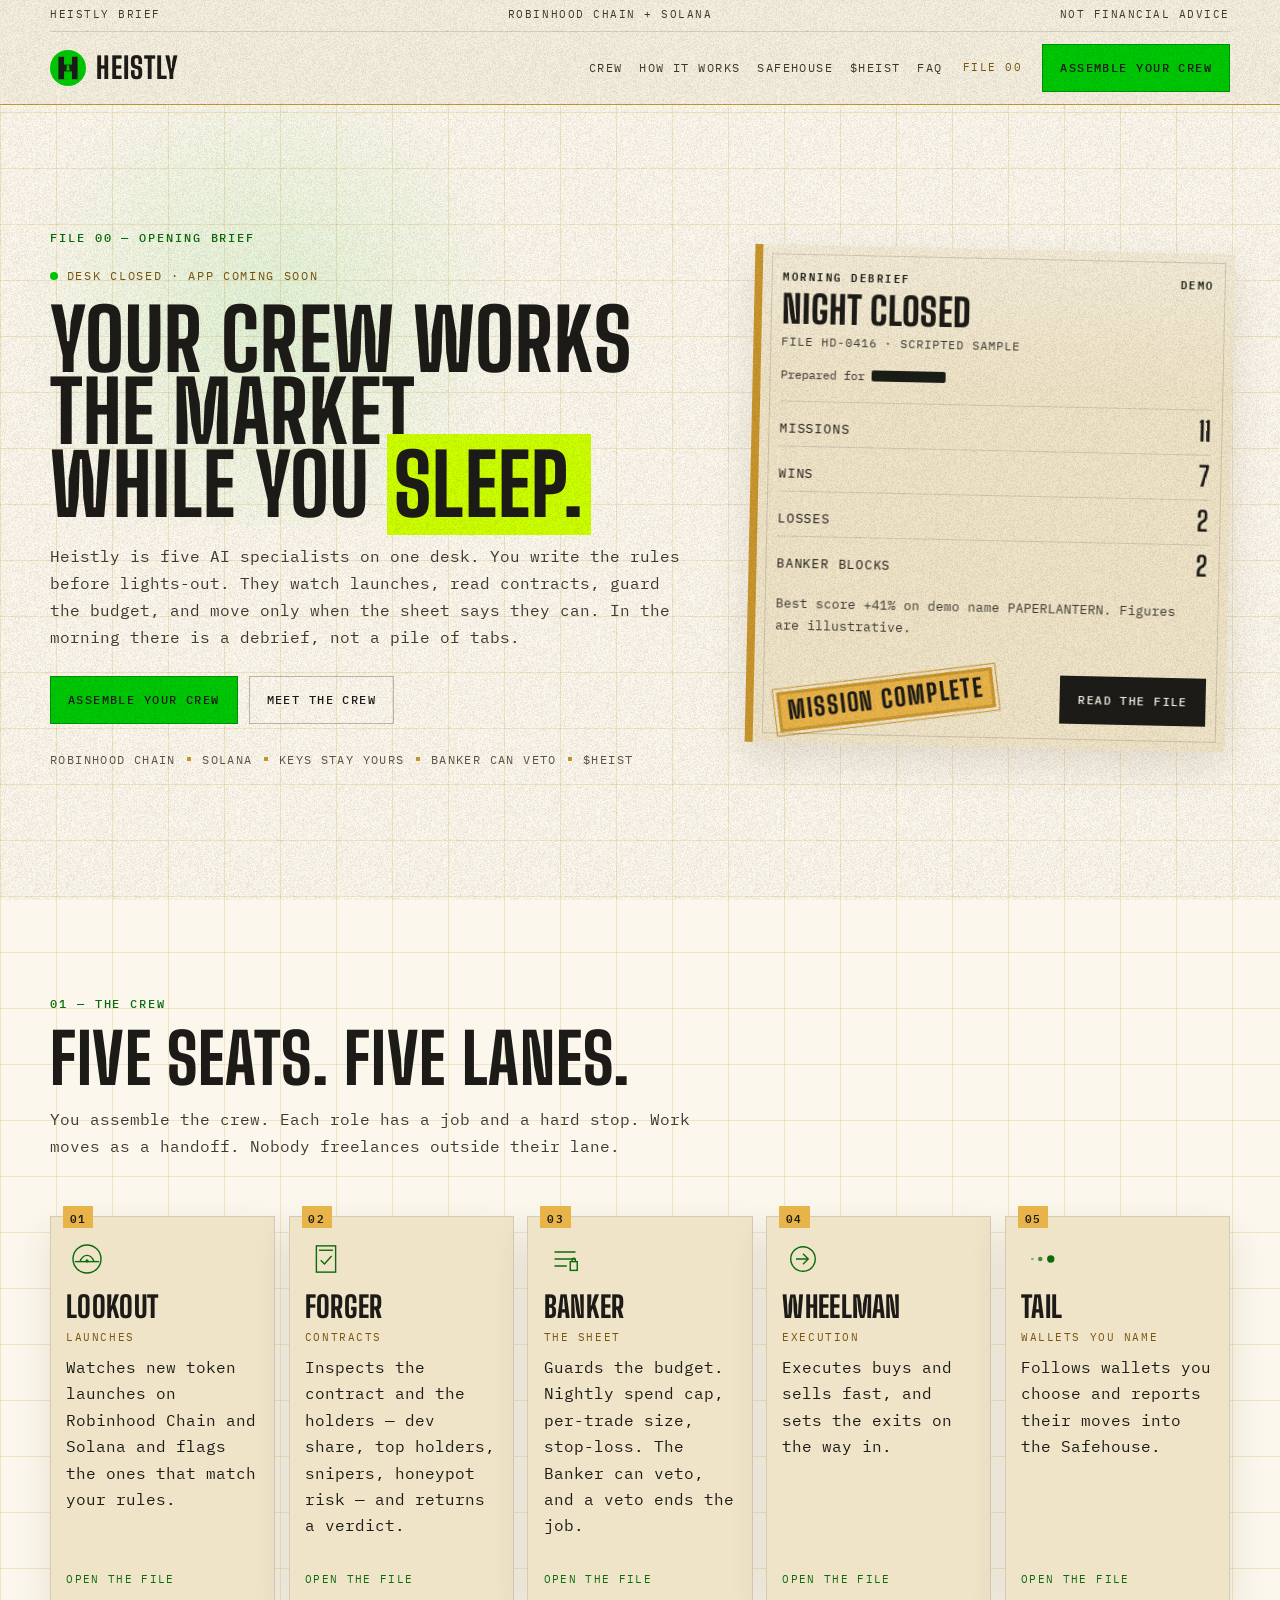
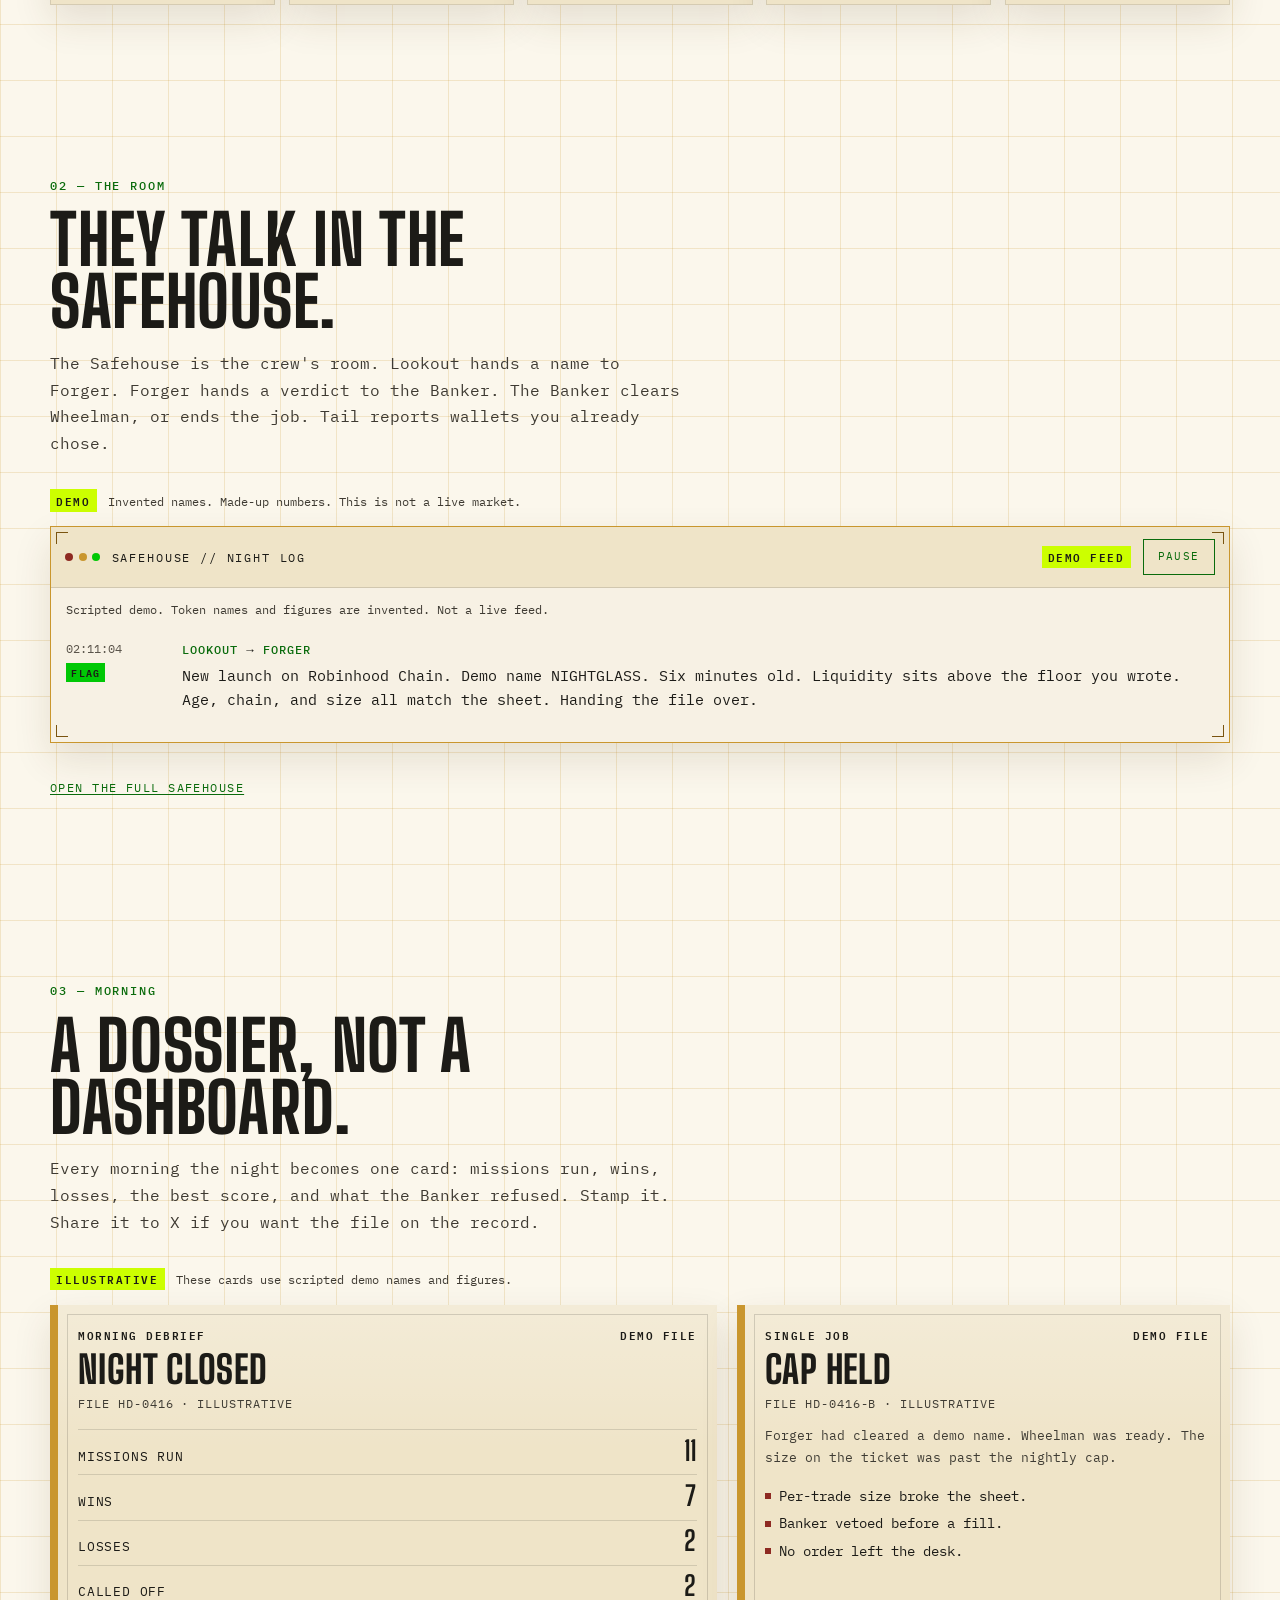
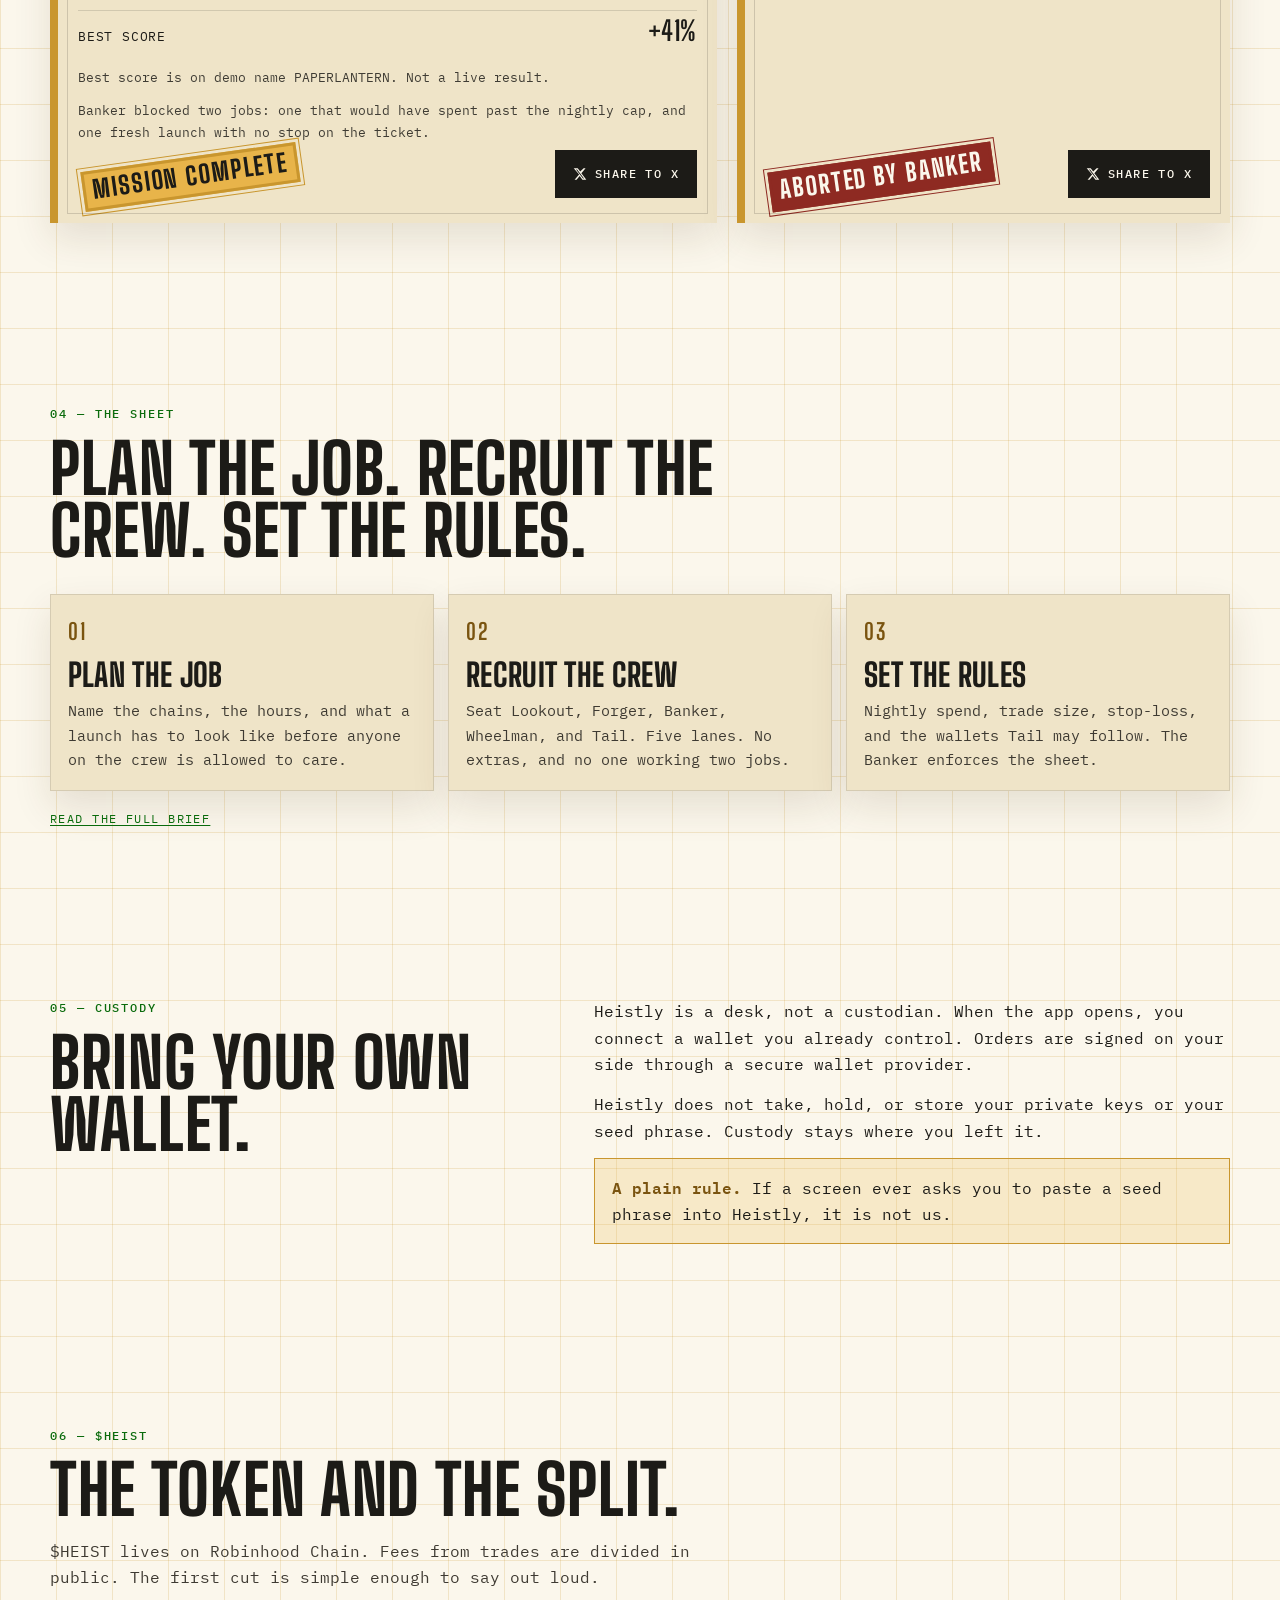
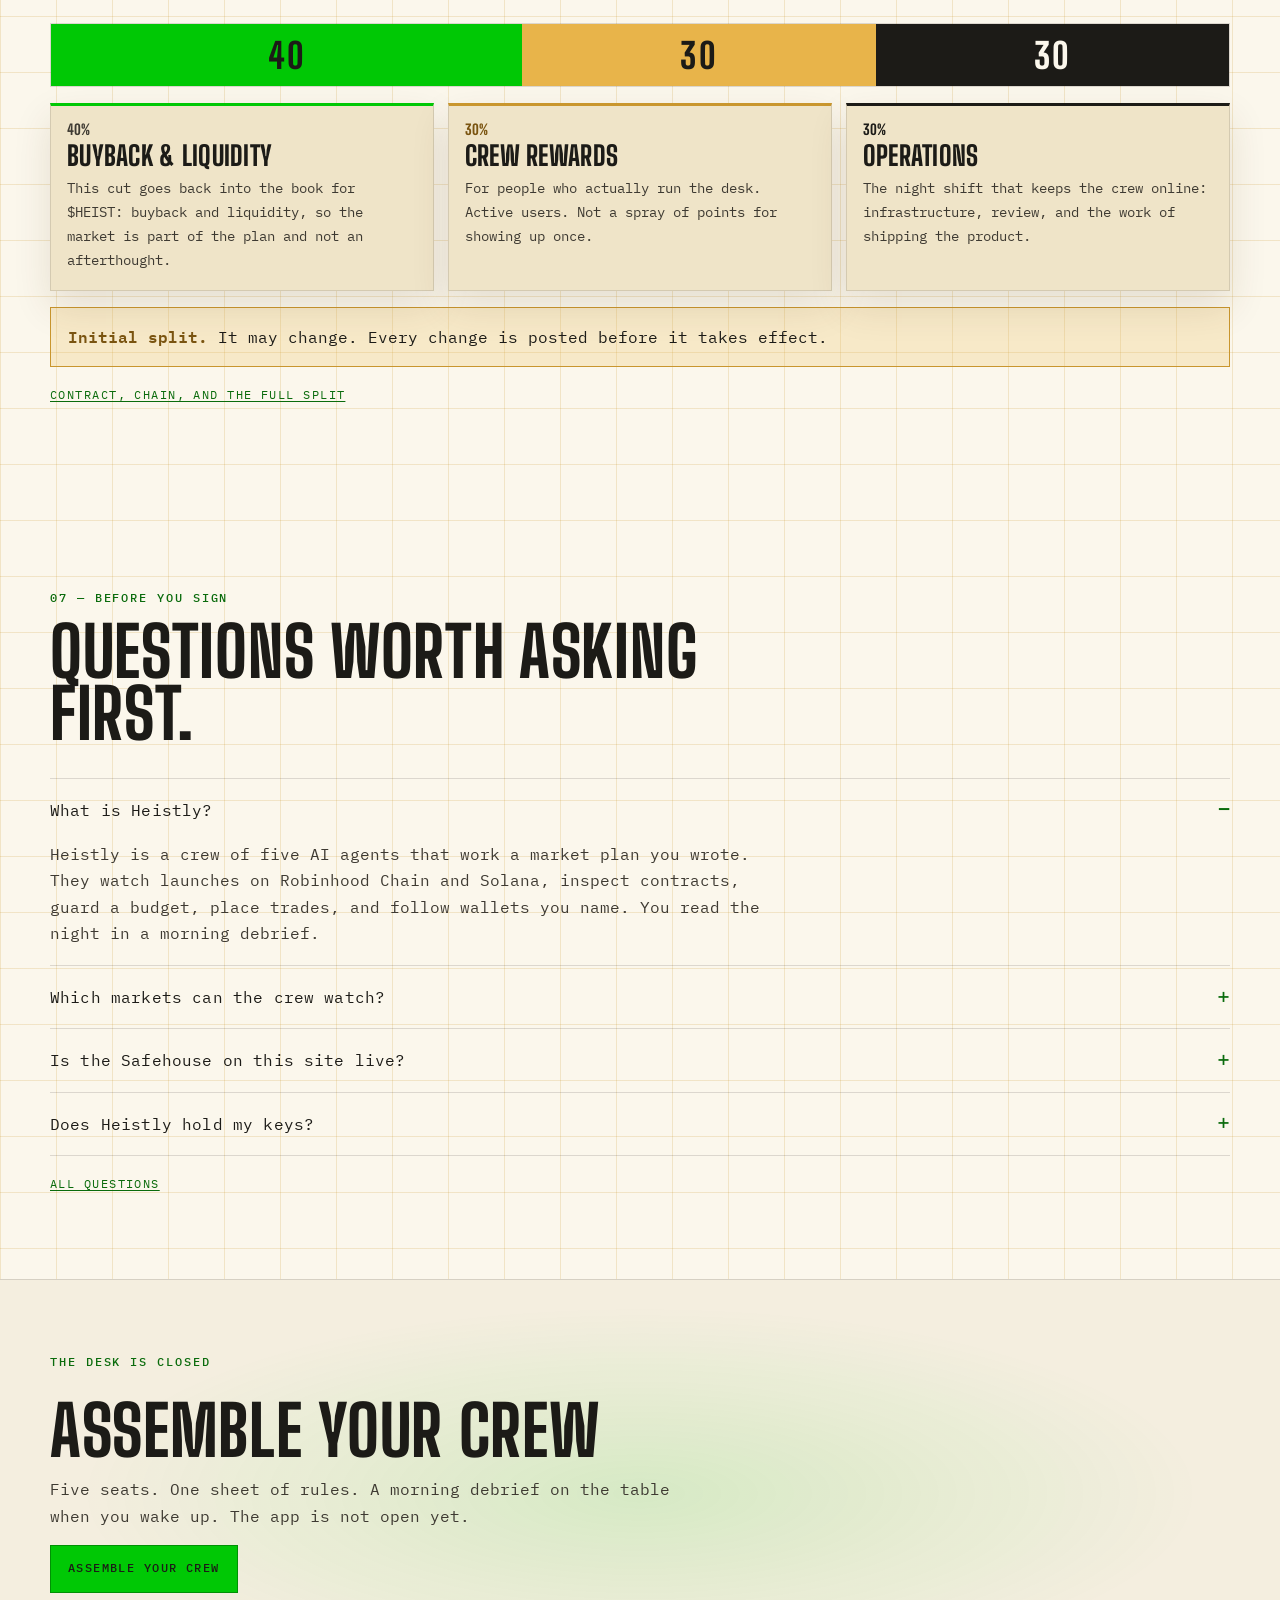
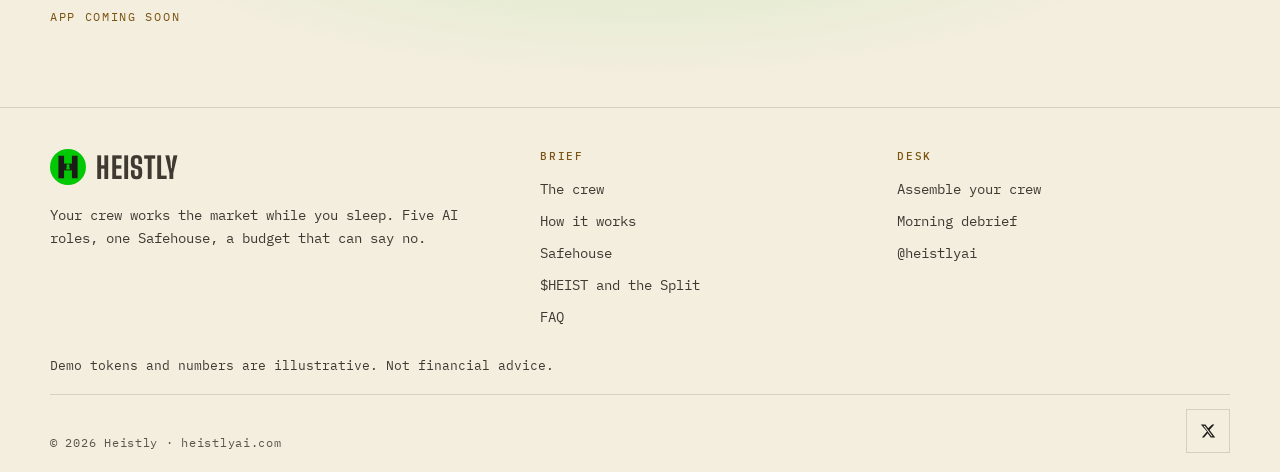
==== index.html @ 5c02a3b2 "Add the Heistly static site for GitHub Pages. Extract the site archive as-is, including .nojekyll, t" ====
<!DOCTYPE html>
<html lang="en">
<head>
  <meta charset="utf-8">
  <meta name="viewport" content="width=device-width, initial-scale=1">
  <title>Heistly — Your crew works the market while you sleep</title>
  <meta name="description" content="Heistly is a crew of five AI trading roles. They watch Robinhood Chain and Solana while you sleep, and the Banker can veto. App coming soon.">
  <link rel="canonical" href="https://heistlyai.com/">
  <meta property="og:type" content="website">
  <meta property="og:site_name" content="Heistly">
  <meta property="og:title" content="Heistly — Your crew works the market while you sleep">
  <meta property="og:description" content="Heistly is a crew of five AI trading roles. They watch Robinhood Chain and Solana while you sleep, and the Banker can veto. App coming soon.">
  <meta property="og:url" content="https://heistlyai.com/">
  <meta property="og:image" content="https://heistlyai.com/og.png">
  <meta property="og:image:width" content="1200">
  <meta property="og:image:height" content="630">
  <meta property="og:image:alt" content="Heistly. Your crew works the market while you sleep.">
  <meta name="twitter:card" content="summary_large_image">
  <meta name="twitter:site" content="@heistlyai">
  <meta name="twitter:title" content="Heistly — Your crew works the market while you sleep">
  <meta name="twitter:description" content="Heistly is a crew of five AI trading roles. They watch Robinhood Chain and Solana while you sleep, and the Banker can veto. App coming soon.">
  <meta name="twitter:image" content="https://heistlyai.com/og.png">
  <meta name="theme-color" content="#F4EEDF">
  <meta name="apple-mobile-web-app-title" content="Heistly">
  <link rel="icon" href="/favicon.svg" type="image/svg+xml">
  <link rel="icon" href="/favicon-32x32.png" sizes="32x32" type="image/png">
  <link rel="icon" href="/favicon-16x16.png" sizes="16x16" type="image/png">
  <link rel="icon" href="/favicon.ico" sizes="any">
  <link rel="apple-touch-icon" href="/apple-touch-icon.png">
  <link rel="manifest" href="/site.webmanifest">
  <link rel="preload" href="/fonts/big-shoulders-display-latin-800-normal.woff2" as="font" type="font/woff2" crossorigin>
  <link rel="preload" href="/fonts/ibm-plex-mono-latin-400-normal.woff2" as="font" type="font/woff2" crossorigin>
  <link rel="stylesheet" href="/css/styles.css">
  <script>
    document.documentElement.classList.add("js");
    try {
      if (window.matchMedia("(prefers-reduced-motion: reduce)").matches) {
        document.documentElement.classList.add("reduce-motion");
      }
    } catch (e) {}
  </script>
  <script type="application/ld+json">
{
  "@context": "https://schema.org",
  "@type": "Organization",
  "name": "Heistly",
  "url": "https://heistlyai.com",
  "logo": "https://heistlyai.com/android-chrome-512x512.png",
  "sameAs": [
    "https://x.com/heistlyai"
  ],
  "description": "Your crew works the market while you sleep."
}
  </script>
</head>
<body>
  <a class="skip" href="#content">Skip to content</a>
  <header class="site-header">
    <div class="class-bar">
      <span>Heistly brief</span>
      <span>Robinhood Chain + Solana</span>
      <span>Not financial advice</span>
    </div>
    <div class="nav-row">
      <a class="brand" href="/">
        <img src="/assets/logo.svg" width="36" height="36" alt="">
        <span class="brand-name">Heistly</span>
      </a>
      <nav class="primary-nav" aria-label="Primary">
      <a href="/crew/">Crew</a>
      <a href="/how-it-works/">How it works</a>
      <a href="/safehouse/">Safehouse</a>
      <a href="/token/">$HEIST</a>
      <a href="/faq/">FAQ</a>
      </nav>
      <span class="file-no">File 00</span>
      <a class="btn btn-lime header-cta" data-app-link href="/#assemble">Assemble your crew</a>
      <button class="nav-toggle" type="button" aria-expanded="false" aria-controls="mobile-nav">
        <span class="nav-toggle-label">Menu</span>
      </button>
    </div>
  </header>
  <div id="mobile-nav" class="mobile-nav" hidden>
    <nav aria-label="Mobile">
      <a href="/crew/">Crew</a>
      <a href="/how-it-works/">How it works</a>
      <a href="/safehouse/">Safehouse</a>
      <a href="/token/">$HEIST</a>
      <a href="/faq/">FAQ</a>
      <a class="btn btn-lime" data-app-link href="/#assemble">Assemble your crew</a>
    </nav>
  </div>
<main id="content">
  <section class="hero wrap" aria-labelledby="hero-title">
    <div class="hero-copy">
      <p class="kicker">File 00 — Opening brief</p>
      <p class="status-live"><span class="pulse" aria-hidden="true"></span> Desk closed · App coming soon</p>
      <h1 id="hero-title">
        <span class="line">Your crew works</span>
        <span class="line">the market</span>
        <span class="line">while you <em>sleep.</em></span>
      </h1>
      <p class="lede">Heistly is five AI specialists on one desk. You write the rules before lights-out. They watch launches, read contracts, guard the budget, and move only when the sheet says they can. In the morning there is a debrief, not a pile of tabs.</p>
      <div class="hero-actions">
        <a class="btn btn-lime" data-app-link href="/#assemble">Assemble your crew</a>
        <a class="btn btn-ghost" href="#crew">Meet the crew</a>
      </div>
      <ul class="rule-strip">
        <li>Robinhood Chain</li>
        <li>Solana</li>
        <li>Keys stay yours</li>
        <li>Banker can veto</li>
        <li>$HEIST</li>
      </ul>
    </div>
    <aside class="hero-card dossier" aria-label="Sample morning debrief, illustrative">
      <p class="dossier-kicker"><span>Morning debrief</span><span>Demo</span></p>
      <h2>Night closed</h2>
      <p class="file-id">File HD-0416 · Scripted sample</p>
      <p class="prepared">Prepared for <span class="redact" aria-hidden="true">operator</span><span class="sr-only">you</span></p>
      <dl class="stat-list">
        <div class="stat-row"><dt>Missions</dt><dd><strong>11</strong></dd></div>
        <div class="stat-row"><dt>Wins</dt><dd><strong>7</strong></dd></div>
        <div class="stat-row"><dt>Losses</dt><dd><strong>2</strong></dd></div>
        <div class="stat-row"><dt>Banker blocks</dt><dd><strong>2</strong></dd></div>
      </dl>
      <p class="stat-note">Best score +41% on demo name PAPERLANTERN. Figures are illustrative.</p>
      <div class="dossier-foot">
        <p class="stamp stamp-complete">Mission complete</p>
        <a class="btn btn-ink" href="#debrief">Read the file</a>
      </div>
    </aside>
  </section>

  <section class="section" id="crew" aria-labelledby="crew-title">
    <div class="wrap">
      <div class="section-head">
        <p class="kicker">01 — The crew</p>
        <h2 id="crew-title">Five seats. Five lanes.</h2>
        <p class="lede">You assemble the crew. Each role has a job and a hard stop. Work moves as a handoff. Nobody freelances outside their lane.</p>
      </div>
      <div class="crew-grid">
        <a class="folder" href="/crew/#lookout">
          <span class="folder-tab">01</span>
          <svg class="sigil" viewBox="0 0 48 48" aria-hidden="true" focusable="false"><circle cx="24" cy="24" r="16" fill="none" stroke="currentColor" stroke-width="1.6"/><path d="M10 27h28" stroke="currentColor" stroke-width="1.6"/><path d="M16 27c1.8-5 4.2-7.2 8-7.2s6.2 2.2 8 7.2" fill="none" stroke="currentColor" stroke-width="1.6"/><circle cx="24" cy="26.2" r="1.8" fill="currentColor"/></svg>
          <h3>Lookout</h3>
          <p class="lane">Launches</p>
          <p>Watches new token launches on Robinhood Chain and Solana and flags the ones that match your rules.</p>
          <span class="more">Open the file</span>
        </a>
        <a class="folder" href="/crew/#forger">
          <span class="folder-tab">02</span>
          <svg class="sigil" viewBox="0 0 48 48" aria-hidden="true" focusable="false"><rect x="13" y="9" width="22" height="30" fill="none" stroke="currentColor" stroke-width="1.6"/><path d="M18 25.5l4.2 4.2 8.2-9.2" fill="none" stroke="currentColor" stroke-width="1.6"/><path d="M16 14h16" stroke="currentColor" stroke-width="1.6"/></svg>
          <h3>Forger</h3>
          <p class="lane">Contracts</p>
          <p>Inspects the contract and the holders — dev share, top holders, snipers, honeypot risk — and returns a verdict.</p>
          <span class="more">Open the file</span>
        </a>
        <a class="folder" href="/crew/#banker">
          <span class="folder-tab">03</span>
          <svg class="sigil" viewBox="0 0 48 48" aria-hidden="true" focusable="false"><path d="M12 16h24M12 24h24M12 32h14" stroke="currentColor" stroke-width="1.6" fill="none"/><rect x="30" y="27" width="8" height="10" fill="none" stroke="currentColor" stroke-width="1.6"/><path d="M32.2 27v-2.2a1.8 1.8 0 0 1 3.6 0V27" fill="none" stroke="currentColor" stroke-width="1.6"/></svg>
          <h3>Banker</h3>
          <p class="lane">The sheet</p>
          <p>Guards the budget. Nightly spend cap, per-trade size, stop-loss. The Banker can veto, and a veto ends the job.</p>
          <span class="more">Open the file</span>
        </a>
        <a class="folder" href="/crew/#wheelman">
          <span class="folder-tab">04</span>
          <svg class="sigil" viewBox="0 0 48 48" aria-hidden="true" focusable="false"><circle cx="24" cy="24" r="14" fill="none" stroke="currentColor" stroke-width="1.6"/><path d="M16 24h14M24 18l6 6-6 6" fill="none" stroke="currentColor" stroke-width="1.6"/></svg>
          <h3>Wheelman</h3>
          <p class="lane">Execution</p>
          <p>Executes buys and sells fast, and sets the exits on the way in.</p>
          <span class="more">Open the file</span>
        </a>
        <a class="folder" href="/crew/#tail">
          <span class="folder-tab">05</span>
          <svg class="sigil" viewBox="0 0 48 48" aria-hidden="true" focusable="false"><circle cx="34" cy="24" r="4.2" fill="currentColor"/><circle cx="22" cy="24" r="2.6" fill="currentColor" opacity="0.75"/><circle cx="13" cy="24" r="1.5" fill="currentColor" opacity="0.45"/></svg>
          <h3>Tail</h3>
          <p class="lane">Wallets you name</p>
          <p>Follows wallets you choose and reports their moves into the Safehouse.</p>
          <span class="more">Open the file</span>
        </a>
      </div>
    </div>
  </section>

  <section class="section" id="safehouse" aria-labelledby="safehouse-title">
    <div class="wrap">
      <div class="section-head">
        <p class="kicker">02 — The room</p>
        <h2 id="safehouse-title">They talk in the Safehouse.</h2>
        <p class="lede">The Safehouse is the crew's room. Lookout hands a name to Forger. Forger hands a verdict to the Banker. The Banker clears Wheelman, or ends the job. Tail reports wallets you already chose.</p>
      </div>
      <p class="demo-flag"><span>Demo</span> Invented names. Made-up numbers. This is not a live market.</p>
      <div class="safehouse-frame" data-safehouse>
        <span class="corner c-tl" aria-hidden="true"></span>
        <span class="corner c-tr" aria-hidden="true"></span>
        <span class="corner c-bl" aria-hidden="true"></span>
        <span class="corner c-br" aria-hidden="true"></span>
        <div class="safehouse-bar">
          <span class="dots" aria-hidden="true"><i></i><i></i><i></i></span>
          <p class="window-title">Safehouse // night log</p>
          <span class="demo-pill">Demo feed</span>
          <div class="feed-controls">
            <button type="button" data-feed-pause aria-pressed="false">Pause</button>
          </div>
        </div>
        <p class="safehouse-disclaimer">Scripted demo. Token names and figures are invented. Not a live feed.</p>
        <p class="motion-note" data-motion-note hidden>Animation is off because reduced motion is on. The full demo transcript is below.</p>
        <ol class="feed-log">
        <li class="feed-item">
          <div class="feed-meta">
            <time datetime="02:11:04">02:11:04</time>
            <span class="feed-flag flag">Flag</span>
          </div>
          <div class="feed-body">
            <p class="feed-route"><span class="from">Lookout</span> <span aria-hidden="true">→</span> <span class="sr-only">to</span> <span class="to">Forger</span></p>
            <p>New launch on Robinhood Chain. Demo name NIGHTGLASS. Six minutes old. Liquidity sits above the floor you wrote. Age, chain, and size all match the sheet. Handing the file over.</p>
          </div>
        </li>
        <li class="feed-item">
          <div class="feed-meta">
            <time datetime="02:12:19">02:12:19</time>
            <span class="feed-flag flag-verdict">Verdict</span>
          </div>
          <div class="feed-body">
            <p class="feed-route"><span class="from">Forger</span> <span aria-hidden="true">→</span> <span class="sr-only">to</span> <span class="to">Banker</span></p>
            <p>Contract read on NIGHTGLASS. Dev share looks modest. Top holders are not stacked in one seat. Sniper pattern is quiet. Honeypot check comes back clear. Verdict: cleared to size. I do not set the amount.</p>
          </div>
        </li>
        <li class="feed-item">
          <div class="feed-meta">
            <time datetime="02:12:41">02:12:41</time>
            <span class="feed-flag flag">Cleared</span>
          </div>
          <div class="feed-body">
            <p class="feed-route"><span class="from">Banker</span> <span aria-hidden="true">→</span> <span class="sr-only">to</span> <span class="to">Wheelman</span></p>
            <p>Nightly cap still has room. This ticket fits the per-trade size. Stop is on the sheet. Cleared. If the fill slips past the stop distance, you abort.</p>
          </div>
        </li>
        <li class="feed-item">
          <div class="feed-meta">
            <time datetime="02:13:02">02:13:02</time>
            <span class="feed-flag flag">Filled</span>
          </div>
          <div class="feed-body">
            <p class="feed-route"><span class="from">Wheelman</span> <span aria-hidden="true">→</span> <span class="sr-only">to</span> <span class="to">Tail</span></p>
            <p>Bought NIGHTGLASS. Exits are armed on the way in: scale out on the way up, hard stop under the entry. I am not adding. The door is watched.</p>
          </div>
        </li>
        <li class="feed-item">
          <div class="feed-meta">
            <time datetime="02:18:27">02:18:27</time>
            <span class="feed-flag flag-shadow">Shadow</span>
          </div>
          <div class="feed-body">
            <p class="feed-route"><span class="from">Tail</span> <span aria-hidden="true">→</span> <span class="sr-only">to</span> <span class="to">Lookout</span></p>
            <p>The wallet you labeled North Door moved. It bought the same demo name about a minute before our fill. Noted in the log. No new wallet was added.</p>
          </div>
        </li>
        <li class="feed-item">
          <div class="feed-meta">
            <time datetime="02:41:10">02:41:10</time>
            <span class="feed-flag flag">Flag</span>
          </div>
          <div class="feed-body">
            <p class="feed-route"><span class="from">Lookout</span> <span aria-hidden="true">→</span> <span class="sr-only">to</span> <span class="to">Forger</span></p>
            <p>Second print, this one on Solana. Demo name PAPERLANTERN. It matches the sheet on age and liquidity. Sending it through. Still a demo name, not a recommendation.</p>
          </div>
        </li>
        <li class="feed-item">
          <div class="feed-meta">
            <time datetime="02:42:02">02:42:02</time>
            <span class="feed-flag flag-walk">Walk</span>
          </div>
          <div class="feed-body">
            <p class="feed-route"><span class="from">Forger</span> <span aria-hidden="true">→</span> <span class="sr-only">to</span> <span class="to">Banker</span></p>
            <p>PAPERLANTERN fails the holder test. One seat holds far too much. Sniper wallets arrived in the first seconds. Verdict: walk away. I will not dress this up.</p>
          </div>
        </li>
        <li class="feed-item">
          <div class="feed-meta">
            <time datetime="02:42:11">02:42:11</time>
            <span class="feed-flag flag-veto">Veto</span>
          </div>
          <div class="feed-body">
            <p class="feed-route"><span class="from">Banker</span> <span aria-hidden="true">→</span> <span class="sr-only">to</span> <span class="to">Wheelman</span></p>
            <p>Agreed, and I would have stopped it anyway. The size on the ticket would have broken the nightly cap. Job aborted. Stamp the file.</p>
          </div>
        </li>
        <li class="feed-item">
          <div class="feed-meta">
            <time datetime="03:05:44">03:05:44</time>
            <span class="feed-flag flag">Flag</span>
          </div>
          <div class="feed-body">
            <p class="feed-route"><span class="from">Lookout</span> <span aria-hidden="true">→</span> <span class="sr-only">to</span> <span class="to">Forger</span></p>
            <p>Robinhood Chain again. Demo name BRASSKEY. Rules match. Liquidity is real enough for the sheet. Your read.</p>
          </div>
        </li>
        <li class="feed-item">
          <div class="feed-meta">
            <time datetime="03:06:30">03:06:30</time>
            <span class="feed-flag flag-verdict">Verdict</span>
          </div>
          <div class="feed-body">
            <p class="feed-route"><span class="from">Forger</span> <span aria-hidden="true">→</span> <span class="sr-only">to</span> <span class="to">Banker</span></p>
            <p>BRASSKEY is clean enough to size. Dev share is small. Top holders are spread out. Honeypot check is clear. Verdict: cleared. The call on risk sits with the Banker.</p>
          </div>
        </li>
        <li class="feed-item">
          <div class="feed-meta">
            <time datetime="03:06:48">03:06:48</time>
            <span class="feed-flag flag-veto">Veto</span>
          </div>
          <div class="feed-body">
            <p class="feed-route"><span class="from">Banker</span> <span aria-hidden="true">→</span> <span class="sr-only">to</span> <span class="to">Wheelman</span></p>
            <p>Not tonight. A stop was not on the ticket, and I do not let a fresh launch leave without one. Veto. The cap stays intact.</p>
          </div>
        </li>
        <li class="feed-item">
          <div class="feed-meta">
            <time datetime="03:22:15">03:22:15</time>
            <span class="feed-flag flag">Exit</span>
          </div>
          <div class="feed-body">
            <p class="feed-route"><span class="from">Wheelman</span> <span aria-hidden="true">→</span> <span class="sr-only">to</span> <span class="to">Banker</span></p>
            <p>NIGHTGLASS hit the scale-out. Sold the planned slice. The rest rides on the hard stop. Bankroll update is in the margin. Demo figures only.</p>
          </div>
        </li>
        <li class="feed-item">
          <div class="feed-meta">
            <time datetime="06:00:00">06:00:00</time>
            <span class="feed-flag flag-close">Close</span>
          </div>
          <div class="feed-body">
            <p class="feed-route"><span class="from">Banker</span> <span aria-hidden="true">→</span> <span class="sr-only">to</span> <span class="to">Crew</span></p>
            <p>Night is closed. Two jobs aborted by this desk. One demo name scaled out. The debrief is on the table. No one spends until the sheet is read.</p>
          </div>
        </li>
        </ol>
      </div>
      <p class="lede" style="margin-top:1.1rem"><a class="link-arrow" href="/safehouse/">Open the full Safehouse</a></p>
    </div>
  </section>

  <section class="section" id="debrief" aria-labelledby="debrief-title">
    <div class="wrap">
      <div class="section-head">
        <p class="kicker">03 — Morning</p>
        <h2 id="debrief-title">A dossier, not a dashboard.</h2>
        <p class="lede">Every morning the night becomes one card: missions run, wins, losses, the best score, and what the Banker refused. Stamp it. Share it to X if you want the file on the record.</p>
      </div>
      <p class="demo-flag"><span>Illustrative</span> These cards use scripted demo names and figures.</p>
      <div class="debrief-grid">
        <article class="dossier">
          <p class="dossier-kicker"><span>Morning debrief</span><span>Demo file</span></p>
          <h3>Night closed</h3>
          <p class="file-id">File HD-0416 · Illustrative</p>
          <dl class="stat-list">
            <div class="stat-row"><dt>Missions run</dt><dd><strong>11</strong></dd></div>
            <div class="stat-row"><dt>Wins</dt><dd><strong>7</strong></dd></div>
            <div class="stat-row"><dt>Losses</dt><dd><strong>2</strong></dd></div>
            <div class="stat-row"><dt>Called off</dt><dd><strong>2</strong></dd></div>
            <div class="stat-row"><dt>Best score</dt><dd><strong>+41%</strong></dd></div>
          </dl>
          <p class="stat-note">Best score is on demo name PAPERLANTERN. Not a live result.</p>
          <p class="stat-note">Banker blocked two jobs: one that would have spent past the nightly cap, and one fresh launch with no stop on the ticket.</p>
          <div class="dossier-foot">
            <p class="stamp stamp-complete">Mission complete</p>
            <a class="btn btn-ink" href="https://x.com/intent/post?text=Morning%20debrief%20%E2%80%94%20Heistly%20%28demo%2C%20not%20a%20live%20result%29%0AMissions%2011%20%C2%B7%20Wins%207%20%C2%B7%20Losses%202%0ABest%3A%20%2B41%25%20on%20PAPERLANTERN%20%28demo%20name%29%0ABanker%20blocked%202%20jobs%20that%20broke%20the%20sheet.%0AYour%20crew%20works%20the%20market%20while%20you%20sleep.%0Ahttps%3A//heistlyai.com" target="_blank" rel="noopener noreferrer"><svg class="x-mini" viewBox="0 0 24 24" aria-hidden="true" focusable="false"><path fill="currentColor" d="M18.244 2.25h3.308l-7.227 8.26 8.502 11.24H16.17l-4.714-6.231-5.401 6.231H2.744l7.727-8.835L1.254 2.25H8.08l4.253 5.622L18.244 2.25zm-1.161 17.52h1.833L7.084 4.126H5.117z"/></svg> Share to X</a>
          </div>
        </article>
        <article class="dossier">
          <p class="dossier-kicker"><span>Single job</span><span>Demo file</span></p>
          <h3>Cap held</h3>
          <p class="file-id">File HD-0416-B · Illustrative</p>
          <p class="stat-note">Forger had cleared a demo name. Wheelman was ready. The size on the ticket was past the nightly cap.</p>
          <ul class="blocked">
            <li>Per-trade size broke the sheet.</li>
            <li>Banker vetoed before a fill.</li>
            <li>No order left the desk.</li>
          </ul>
          <div class="dossier-foot">
            <p class="stamp stamp-abort">Aborted by Banker</p>
            <a class="btn btn-ink" href="https://x.com/intent/post?text=Morning%20debrief%20%E2%80%94%20Heistly%20%28demo%2C%20not%20a%20live%20result%29%0AStamp%3A%20ABORTED%20BY%20BANKER%0AA%20cleared%20demo%20name.%20Wheelman%20was%20ready.%0ABanker%20vetoed%20it%20%E2%80%94%20the%20size%20broke%20the%20nightly%20cap.%0Ahttps%3A//heistlyai.com" target="_blank" rel="noopener noreferrer"><svg class="x-mini" viewBox="0 0 24 24" aria-hidden="true" focusable="false"><path fill="currentColor" d="M18.244 2.25h3.308l-7.227 8.26 8.502 11.24H16.17l-4.714-6.231-5.401 6.231H2.744l7.727-8.835L1.254 2.25H8.08l4.253 5.622L18.244 2.25zm-1.161 17.52h1.833L7.084 4.126H5.117z"/></svg> Share to X</a>
          </div>
        </article>
      </div>
    </div>
  </section>

  <section class="section" id="how" aria-labelledby="how-title">
    <div class="wrap">
      <div class="section-head">
        <p class="kicker">04 — The sheet</p>
        <h2 id="how-title">Plan the job. Recruit the crew. Set the rules.</h2>
      </div>
      <ol class="steps">
        <li>
          <span class="step-no">01</span>
          <h3>Plan the job</h3>
          <p>Name the chains, the hours, and what a launch has to look like before anyone on the crew is allowed to care.</p>
        </li>
        <li>
          <span class="step-no">02</span>
          <h3>Recruit the crew</h3>
          <p>Seat Lookout, Forger, Banker, Wheelman, and Tail. Five lanes. No extras, and no one working two jobs.</p>
        </li>
        <li>
          <span class="step-no">03</span>
          <h3>Set the rules</h3>
          <p>Nightly spend, trade size, stop-loss, and the wallets Tail may follow. The Banker enforces the sheet.</p>
        </li>
      </ol>
      <p><a class="link-arrow" href="/how-it-works/">Read the full brief</a></p>
    </div>
  </section>

  <section class="section" id="wallet" aria-labelledby="wallet-title">
    <div class="wrap wallet-grid">
      <div>
        <p class="kicker">05 — Custody</p>
        <h2 id="wallet-title">Bring your own wallet.</h2>
      </div>
      <div class="prose">
        <p>Heistly is a desk, not a custodian. When the app opens, you connect a wallet you already control. Orders are signed on your side through a secure wallet provider.</p>
        <p>Heistly does not take, hold, or store your private keys or your seed phrase. Custody stays where you left it.</p>
        <p class="callout"><strong>A plain rule.</strong> If a screen ever asks you to paste a seed phrase into Heistly, it is not us.</p>
      </div>
    </div>
  </section>

  <section class="section" id="split" aria-labelledby="split-title">
    <div class="wrap">
      <div class="section-head">
        <p class="kicker">06 — $HEIST</p>
        <h2 id="split-title">The token and the Split.</h2>
        <p class="lede">$HEIST lives on Robinhood Chain. Fees from trades are divided in public. The first cut is simple enough to say out loud.</p>
      </div>
      <div class="split-bar" role="img" aria-label="Initial split. 40 percent buyback and liquidity, 30 percent crew rewards, 30 percent operations.">
        <span class="split-buy">40</span>
        <span class="split-crew">30</span>
        <span class="split-ops">30</span>
      </div>
      <ol class="split-grid">
        <li>
          <p class="pct">40%</p>
          <h3>Buyback &amp; liquidity</h3>
          <p>This cut goes back into the book for $HEIST: buyback and liquidity, so the market is part of the plan and not an afterthought.</p>
        </li>
        <li>
          <p class="pct">30%</p>
          <h3>Crew rewards</h3>
          <p>For people who actually run the desk. Active users. Not a spray of points for showing up once.</p>
        </li>
        <li>
          <p class="pct">30%</p>
          <h3>Operations</h3>
          <p>The night shift that keeps the crew online: infrastructure, review, and the work of shipping the product.</p>
        </li>
      </ol>
      <p class="callout" style="margin-top:1rem"><strong>Initial split.</strong> It may change. Every change is posted before it takes effect.</p>
      <p><a class="link-arrow" href="/token/">Contract, chain, and the full Split</a></p>
    </div>
  </section>

  <section class="section" id="questions" aria-labelledby="faq-title">
    <div class="wrap">
      <div class="section-head">
        <p class="kicker">07 — Before you sign</p>
        <h2 id="faq-title">Questions worth asking first.</h2>
      </div>
      <div class="faq-list">
      <details class="faq" open>
        <summary>What is Heistly?</summary>
        <div class="answer"><p>Heistly is a crew of five AI agents that work a market plan you wrote. They watch launches on Robinhood Chain and Solana, inspect contracts, guard a budget, place trades, and follow wallets you name. You read the night in a morning debrief.</p></div>
      </details>
      <details class="faq">
        <summary>Which markets can the crew watch?</summary>
        <div class="answer"><p>Robinhood Chain and Solana. Lookout only flags launches that match rules you set. Anything off the sheet stays off the desk.</p></div>
      </details>
      <details class="faq">
        <summary>Is the Safehouse on this site live?</summary>
        <div class="answer"><p>No. The feed here is a scripted demo with invented token names and made-up results. It shows how the crew hands work to each other. It is not a live market and not a record of real trades.</p></div>
      </details>
      <details class="faq">
        <summary>Does Heistly hold my keys?</summary>
        <div class="answer"><p>No. You bring your own wallet. Keys and seed phrases stay in your custody, and orders are signed through a secure wallet provider. Heistly does not store them.</p></div>
      </details>
    </div>
      <p><a class="link-arrow" href="/faq/">All questions</a></p>
    </div>
  </section>

  <section class="cta-band" id="assemble" aria-labelledby="assemble-title">
    <div class="wrap">
      <p class="kicker">The desk is closed</p>
      <h2 id="assemble-title">Assemble your crew</h2>
      <p class="lede">Five seats. One sheet of rules. A morning debrief on the table when you wake up. The app is not open yet.</p>
      <a class="btn btn-lime" data-app-link href="/#assemble">Assemble your crew</a>
      <p class="soon">App coming soon</p>
    </div>
  </section>
</main>
  <footer class="site-footer">
    <div class="footer-grid">
      <div>
        <a class="brand" href="/">
          <img src="/assets/logo.svg" width="36" height="36" alt="">
          <span class="brand-name">Heistly</span>
        </a>
        <p>Your crew works the market while you sleep. Five AI roles, one Safehouse, a budget that can say no.</p>
      </div>
      <div>
        <h2>Brief</h2>
        <ul>
          <li><a href="/crew/">The crew</a></li>
          <li><a href="/how-it-works/">How it works</a></li>
          <li><a href="/safehouse/">Safehouse</a></li>
          <li><a href="/token/">$HEIST and the Split</a></li>
          <li><a href="/faq/">FAQ</a></li>
        </ul>
      </div>
      <div>
        <h2>Desk</h2>
        <ul>
          <li><a data-app-link href="/#assemble">Assemble your crew</a></li>
          <li><a href="/#debrief">Morning debrief</a></li>
          <li><a data-x-link href="https://x.com/heistlyai">@heistlyai</a></li>
        </ul>
      </div>
    </div>
    <p class="disclaimer">Demo tokens and numbers are illustrative. Not financial advice.</p>
    <div class="footer-end">
      <p>&copy; <span data-year>2026</span> Heistly · heistlyai.com</p>
      <div class="footer-social">
        <a class="gh-link" data-github href="" hidden>GitHub</a>
        <a class="x-link" data-x-link href="https://x.com/heistlyai" rel="me noopener noreferrer" target="_blank" aria-label="Heistly on X"><svg viewBox="0 0 24 24" aria-hidden="true" focusable="false"><path fill="currentColor" d="M18.244 2.25h3.308l-7.227 8.26 8.502 11.24H16.17l-4.714-6.231-5.401 6.231H2.744l7.727-8.835L1.254 2.25H8.08l4.253 5.622L18.244 2.25zm-1.161 17.52h1.833L7.084 4.126H5.117z"/></svg></a>
      </div>
    </div>
  </footer>
  <script src="/js/config.js"></script>
  <script src="/js/main.js"></script>
  <script src="/js/safehouse.js"></script>
</body>
</html>
---- css/styles.css ----
/* Heistly — classified dossier, on paper */

@font-face {
  font-family: "Big Shoulders Display";
  font-style: normal;
  font-weight: 500;
  font-display: swap;
  src: url("/fonts/big-shoulders-display-latin-500-normal.woff2") format("woff2");
}

@font-face {
  font-family: "Big Shoulders Display";
  font-style: normal;
  font-weight: 700;
  font-display: swap;
  src: url("/fonts/big-shoulders-display-latin-700-normal.woff2") format("woff2");
}

@font-face {
  font-family: "Big Shoulders Display";
  font-style: normal;
  font-weight: 800;
  font-display: swap;
  src: url("/fonts/big-shoulders-display-latin-800-normal.woff2") format("woff2");
}

@font-face {
  font-family: "IBM Plex Mono";
  font-style: normal;
  font-weight: 400;
  font-display: swap;
  src: url("/fonts/ibm-plex-mono-latin-400-normal.woff2") format("woff2");
}

@font-face {
  font-family: "IBM Plex Mono";
  font-style: italic;
  font-weight: 400;
  font-display: swap;
  src: url("/fonts/ibm-plex-mono-latin-400-italic.woff2") format("woff2");
}

@font-face {
  font-family: "IBM Plex Mono";
  font-style: normal;
  font-weight: 500;
  font-display: swap;
  src: url("/fonts/ibm-plex-mono-latin-500-normal.woff2") format("woff2");
}

@font-face {
  font-family: "IBM Plex Mono";
  font-style: normal;
  font-weight: 600;
  font-display: swap;
  src: url("/fonts/ibm-plex-mono-latin-600-normal.woff2") format("woff2");
}

:root {
  --bg: #fbf7ec;
  --bg-2: #f4eedf;
  --panel: #efe4c8;
  --panel-2: #e6d7b4;
  --ink: #1c1b17;
  --muted: #3e3a32;
  --faint: #5a544a;
  --line: rgba(28, 27, 23, 0.14);
  --lime: #0a6b0c;
  --lime-2: #064e08;
  --lime-ink: #1c1b17;
  --green: #00c805;
  --green-deep: #009104;
  --highlighter: #ccff00;
  --gold: #7a5410;
  --gold-fill: #e8b44a;
  --gold-rule: #c9962e;
  --paper: #efe4c8;
  --paper-ink: #1c1b17;
  --paper-muted: #3f3c34;
  --stamp-gold: #1c1b17;
  --stamp-red: #8e2a22;
  --danger: #8e2a22;
  --shadow: 0 16px 36px rgba(72, 52, 16, 0.12);
  --header: 108px;
  --max: 1180px;
  --gutter: clamp(1rem, 3vw, 2rem);
  --font-display: "Big Shoulders Display", "Arial Narrow", Impact, sans-serif;
  --font-mono: "IBM Plex Mono", ui-monospace, "SFMono-Regular", Menlo, Consolas, monospace;
  color-scheme: light;
}

*,
*::before,
*::after {
  box-sizing: border-box;
}

html {
  scroll-behavior: smooth;
}

body {
  margin: 0;
  min-height: 100vh;
  background-color: var(--bg);
  background-image:
    linear-gradient(rgba(201, 150, 46, 0.2) 1px, transparent 1px),
    linear-gradient(90deg, rgba(201, 150, 46, 0.2) 1px, transparent 1px);
  background-size: 56px 56px;
  color: var(--ink);
  font-family: var(--font-mono);
  font-size: 16px;
  line-height: 1.65;
  font-weight: 400;
}

body::before {
  content: "";
  position: fixed;
  inset: 0;
  pointer-events: none;
  z-index: 70;
  opacity: 0.55;
  background-image: url("/assets/grain.png");
  background-repeat: repeat;
  mix-blend-mode: multiply;
}

body.nav-open {
  overflow: hidden;
}

img,
svg {
  max-width: 100%;
}

img {
  display: block;
}

button,
input {
  font: inherit;
  color: inherit;
}

a {
  color: inherit;
}

:focus {
  outline: none;
}

:focus-visible {
  outline: 2px solid var(--lime);
  outline-offset: 3px;
}

::selection {
  background: var(--highlighter);
  color: var(--ink);
}

[hidden] {
  display: none !important;
}

.sr-only {
  position: absolute;
  width: 1px;
  height: 1px;
  padding: 0;
  margin: -1px;
  overflow: hidden;
  clip: rect(0, 0, 0, 0);
  white-space: nowrap;
  border: 0;
}

.skip {
  position: absolute;
  left: 1rem;
  top: 0;
  transform: translateY(-140%);
  background: var(--green);
  color: var(--ink);
  padding: 0.65rem 0.85rem;
  z-index: 80;
  text-decoration: none;
  letter-spacing: 0.08em;
  text-transform: uppercase;
  font-size: 0.78rem;
}

.skip:focus {
  transform: none;
}

[id] {
  scroll-margin-top: calc(var(--header) + 12px);
}

.wrap {
  width: min(var(--max), calc(100% - var(--gutter) * 2));
  margin-inline: auto;
}

h1,
h2,
h3,
.display {
  font-family: var(--font-display);
  font-weight: 800;
  letter-spacing: 0.01em;
  line-height: 0.9;
  text-transform: uppercase;
  margin: 0;
}

h1 {
  font-size: clamp(2.7rem, 6.2vw, 5.6rem);
}

.hero h1 {
  font-size: clamp(2.85rem, 6.6vw, 6.05rem);
}

.hero h1 .line {
  white-space: nowrap;
  line-height: 0.86;
}

@media (max-width: 340px) {
  .hero h1 {
    font-size: 2.35rem;
  }

  .hero h1 .line {
    white-space: normal;
  }
}

h2 {
  font-size: clamp(2.5rem, 5.4vw, 4.6rem);
}

h3 {
  font-size: clamp(1.7rem, 2.4vw, 2.15rem);
  line-height: 0.95;
}

p {
  margin: 0;
}

.kicker {
  margin: 0 0 0.85rem;
  color: var(--lime);
  font-size: 0.75rem;
  font-weight: 500;
  letter-spacing: 0.16em;
  text-transform: uppercase;
}

.lede {
  max-width: 40rem;
  color: var(--muted);
  font-size: 1.02rem;
}

.section {
  padding: 5.25rem 0;
}

.section-head {
  max-width: 44rem;
  margin-bottom: 2rem;
}

.section-head h2 {
  margin-bottom: 1rem;
}

.section-head p,
.prose p + p {
  margin-top: 0.85rem;
}

.prose a {
  color: var(--lime);
  text-underline-offset: 0.18em;
}

.prose a:hover {
  color: var(--lime-2);
}

/* Header */

.site-header {
  position: sticky;
  top: 0;
  z-index: 40;
  background: rgba(244, 238, 223, 0.94);
  backdrop-filter: blur(16px) saturate(1.2);
  border-bottom: 1px solid var(--gold-rule);
}

.class-bar,
.nav-row,
.footer-end {
  width: min(var(--max), calc(100% - var(--gutter) * 2));
  margin-inline: auto;
}

.class-bar {
  display: flex;
  justify-content: space-between;
  gap: 1rem;
  padding: 0.4rem 0;
  color: var(--muted);
  font-size: 0.68rem;
  letter-spacing: 0.14em;
  text-transform: uppercase;
  border-bottom: 1px solid var(--line);
}

.nav-row {
  display: flex;
  align-items: center;
  gap: 1.25rem;
  min-height: 72px;
}

.brand {
  display: inline-flex;
  align-items: center;
  gap: 0.65rem;
  text-decoration: none;
  color: var(--ink);
}

.brand img {
  width: 36px;
  height: 36px;
}

.brand-name {
  font-family: var(--font-display);
  font-weight: 800;
  font-size: 1.85rem;
  letter-spacing: 0.04em;
  line-height: 1;
  text-transform: uppercase;
}

.primary-nav {
  display: flex;
  align-items: center;
  gap: 0.15rem 1.05rem;
  margin-left: auto;
}

.primary-nav a {
  text-decoration: none;
  color: var(--muted);
  font-size: 0.75rem;
  letter-spacing: 0.12em;
  text-transform: uppercase;
  padding: 0.4rem 0;
}

.primary-nav a:hover,
.primary-nav a[aria-current="page"] {
  color: var(--lime);
}

.file-no {
  color: var(--gold);
  font-size: 0.68rem;
  letter-spacing: 0.14em;
  text-transform: uppercase;
  white-space: nowrap;
}

.nav-toggle {
  display: none;
  margin-left: auto;
  min-width: 44px;
  min-height: 44px;
  padding: 0.4rem 0.7rem;
  background: transparent;
  border: 1px solid var(--line);
  color: var(--ink);
  letter-spacing: 0.14em;
  text-transform: uppercase;
  font-size: 0.72rem;
  cursor: pointer;
}

.nav-toggle:hover {
  border-color: var(--lime);
  color: var(--lime);
}

.mobile-nav {
  position: fixed;
  inset: 0;
  z-index: 39;
  background: rgba(251, 247, 236, 0.98);
  padding: calc(var(--header) + 0.4rem) var(--gutter) 2rem;
  display: flex;
  flex-direction: column;
  gap: 0.15rem;
  overflow: auto;
}

.mobile-nav a {
  font-family: var(--font-display);
  font-size: clamp(2.4rem, 12vw, 3.4rem);
  line-height: 0.95;
  text-transform: uppercase;
  text-decoration: none;
  padding: 0.35rem 0;
  border-bottom: 1px solid var(--line);
}

.mobile-nav a[aria-current="page"] {
  color: var(--lime);
}

.mobile-nav .btn {
  margin-top: 1.25rem;
}

/* Buttons */

.btn {
  display: inline-flex;
  align-items: center;
  justify-content: center;
  gap: 0.5rem;
  min-height: 48px;
  padding: 0.75rem 1.05rem;
  border: 1px solid transparent;
  text-decoration: none;
  letter-spacing: 0.12em;
  text-transform: uppercase;
  font-size: 0.75rem;
  font-weight: 500;
  cursor: pointer;
  background: transparent;
  line-height: 1.2;
}

.btn-lime {
  background: var(--green);
  color: var(--ink);
  border-color: var(--green-deep);
}

.btn-lime:hover {
  background: #00b004;
}

.btn-lime:focus-visible {
  outline-color: var(--ink);
}

.btn-ghost {
  color: var(--ink);
  border-color: rgba(28, 27, 23, 0.28);
}

.btn-ghost:hover {
  border-color: var(--lime);
  color: var(--lime);
}

.btn-ink {
  background: var(--ink);
  color: var(--bg);
}

.btn-ink:hover {
  background: #000;
}

.btn .x-mini {
  width: 14px;
  height: 14px;
  display: block;
}

/* Hero */

.hero {
  position: relative;
  display: grid;
  grid-template-columns: minmax(0, 1.15fr) minmax(280px, 0.85fr);
  gap: clamp(1.5rem, 4vw, 3.5rem);
  align-items: center;
  min-height: calc(100vh - var(--header));
  padding: 3.2rem 0 3.5rem;
}

.hero::before {
  content: "";
  position: absolute;
  width: min(52vw, 640px);
  height: 420px;
  left: -8vw;
  top: 0;
  background: radial-gradient(circle, rgba(0, 200, 5, 0.1), transparent 68%);
  pointer-events: none;
}

.hero-copy {
  position: relative;
  z-index: 1;
}

.status-live {
  display: inline-flex;
  align-items: center;
  gap: 0.55rem;
  margin: 0 0 1.1rem;
  color: var(--gold);
  font-size: 0.75rem;
  letter-spacing: 0.14em;
  text-transform: uppercase;
}

.pulse {
  width: 8px;
  height: 8px;
  border-radius: 50%;
  background: var(--green);
  box-shadow: 0 0 0 0 rgba(0, 200, 5, 0.45);
  animation: pulse 2.2s ease infinite;
}

h1 .line {
  display: block;
}

h1 em {
  font-style: normal;
  color: var(--ink);
  background: var(--highlighter);
  padding: 0 0.08em;
  box-decoration-break: clone;
  -webkit-box-decoration-break: clone;
}

.hero .lede {
  margin-top: 1.35rem;
}

.hero-actions {
  display: flex;
  flex-wrap: wrap;
  gap: 0.7rem;
  margin-top: 1.6rem;
}

.rule-strip {
  display: flex;
  flex-wrap: wrap;
  gap: 0.45rem 0;
  list-style: none;
  padding: 0;
  margin: 1.6rem 0 0;
  color: var(--faint);
  font-size: 0.72rem;
  letter-spacing: 0.12em;
  text-transform: uppercase;
}

.rule-strip li {
  display: inline-flex;
  align-items: center;
}

.rule-strip li + li::before {
  content: "";
  width: 4px;
  height: 4px;
  margin: 0 0.7rem;
  background: var(--gold-rule);
}

/* Dossier paper */

.dossier {
  position: relative;
  background:
    linear-gradient(180deg, rgba(255, 255, 255, 0.28), transparent 28%),
    var(--paper);
  color: var(--paper-ink);
  padding: 1.35rem 1.25rem 1.15rem;
  border-left: 8px solid var(--gold-rule);
  box-shadow: var(--shadow);
}

.dossier::after {
  content: "";
  position: absolute;
  inset: 9px;
  border: 1px solid rgba(28, 30, 22, 0.16);
  pointer-events: none;
}

.hero-card {
  transform: rotate(1.25deg);
  z-index: 1;
}

.dossier-kicker {
  display: flex;
  justify-content: space-between;
  gap: 0.75rem;
  color: var(--stamp-gold);
  font-size: 0.68rem;
  letter-spacing: 0.14em;
  text-transform: uppercase;
  font-weight: 600;
}

.dossier h2,
.dossier h3 {
  color: var(--paper-ink);
  margin: 0.45rem 0 0.35rem;
  font-size: clamp(2rem, 3vw, 2.7rem);
}

.dossier .file-id {
  margin: 0;
  color: var(--paper-muted);
  font-size: 0.75rem;
  letter-spacing: 0.08em;
  text-transform: uppercase;
}

.prepared {
  margin-top: 0.8rem;
  font-size: 0.78rem;
  color: var(--paper-muted);
}

.redact {
  display: inline-block;
  background: #1a1c16;
  color: transparent;
  border-radius: 2px;
  user-select: none;
  padding: 0 0.55rem;
  line-height: 0.85;
}

.stat-list {
  margin: 1rem 0 0;
  padding: 0;
}

.stat-row {
  display: grid;
  grid-template-columns: 1fr auto;
  gap: 1rem;
  align-items: baseline;
  padding: 0.42rem 0;
  border-top: 1px solid rgba(28, 30, 22, 0.14);
  font-size: 0.82rem;
  letter-spacing: 0.06em;
  text-transform: uppercase;
}

.stat-row strong {
  font-family: var(--font-display);
  font-weight: 700;
  font-size: 1.7rem;
  letter-spacing: 0.02em;
  line-height: 1;
  font-variant-numeric: tabular-nums;
  text-transform: none;
}

.stat-note {
  margin-top: 0.75rem;
  color: var(--paper-muted);
  font-size: 0.82rem;
}

.blocked {
  margin: 0.7rem 0 0;
  padding: 0;
  list-style: none;
}

.blocked li {
  position: relative;
  padding-left: 0.9rem;
  margin-top: 0.3rem;
  font-size: 0.86rem;
}

.blocked li::before {
  content: "";
  position: absolute;
  left: 0;
  top: 0.55rem;
  width: 6px;
  height: 6px;
  background: var(--stamp-red);
}

.dossier-foot {
  display: flex;
  justify-content: space-between;
  align-items: center;
  gap: 1.15rem 1.4rem;
  margin-top: 1.7rem;
  flex-wrap: wrap;
}

.stamp {
  display: inline-block;
  margin: 0.85rem 0.25rem 0.45rem;
  padding: 0.28rem 0.45rem;
  border: 3px solid currentColor;
  outline: 1px solid currentColor;
  outline-offset: 3px;
  font-family: var(--font-display);
  font-weight: 800;
  font-size: clamp(1.15rem, 2vw, 1.55rem);
  letter-spacing: 0.08em;
  line-height: 1;
  text-transform: uppercase;
  transform: rotate(-8deg);
}

.stamp-complete {
  color: var(--ink);
  background: var(--gold-fill);
  border-color: var(--gold-rule);
  outline-color: var(--gold-rule);
}

.stamp-abort {
  color: #fbf7ec;
  background: var(--stamp-red);
  border-color: var(--stamp-red);
  outline-color: var(--stamp-red);
}

.demo-flag {
  display: flex;
  flex-wrap: wrap;
  align-items: baseline;
  gap: 0.45rem 0.7rem;
  margin: 0 0 0.9rem;
  color: var(--muted);
  font-size: 0.78rem;
}

.demo-flag span,
.demo-pill {
  display: inline-flex;
  align-items: center;
  min-height: 1.4rem;
  padding: 0.05rem 0.4rem;
  background: var(--highlighter);
  color: var(--ink);
  font-size: 0.66rem;
  font-weight: 600;
  letter-spacing: 0.14em;
  text-transform: uppercase;
}

/* Crew folders */

.crew-grid {
  display: grid;
  grid-template-columns: repeat(5, minmax(0, 1fr));
  gap: 0.85rem;
  padding-top: 0.8rem;
}

.folder {
  position: relative;
  display: flex;
  flex-direction: column;
  gap: 0.45rem;
  min-height: 100%;
  margin-top: 0.7rem;
  padding: 1.35rem 0.95rem 1rem;
  background: var(--panel);
  border: 1px solid rgba(28, 27, 23, 0.12);
  box-shadow: var(--shadow);
  text-decoration: none;
  color: inherit;
}

.folder-tab {
  position: absolute;
  top: -11px;
  left: 12px;
  background: var(--gold-fill);
  color: var(--ink);
  font-size: 0.66rem;
  font-weight: 600;
  letter-spacing: 0.14em;
  text-transform: uppercase;
  padding: 0.18rem 0.42rem 0.12rem;
}

.folder .sigil {
  width: 42px;
  height: 42px;
  color: var(--lime);
  margin-bottom: 0.35rem;
}

.folder h3 {
  font-size: 1.85rem;
}

.folder .lane {
  color: var(--gold);
  font-size: 0.7rem;
  letter-spacing: 0.14em;
  text-transform: uppercase;
}

.folder p:last-child {
  color: var(--muted);
  font-size: 0.86rem;
}

.folder .more {
  margin-top: auto;
  padding-top: 0.8rem;
  color: var(--lime);
  font-size: 0.7rem;
  letter-spacing: 0.12em;
  text-transform: uppercase;
}

.folder:hover {
  border-color: var(--lime);
  transform: translateY(-3px);
}

.folder:hover .more {
  color: var(--lime-2);
}

/* Safehouse */

.safehouse-frame {
  position: relative;
  background: #f7f1e4;
  border: 1px solid var(--gold-rule);
  box-shadow: var(--shadow);
}

.corner {
  position: absolute;
  width: 12px;
  height: 12px;
  border: 1.5px solid var(--gold);
  z-index: 2;
  pointer-events: none;
}

.c-tl { top: 5px; left: 5px; border-right: 0; border-bottom: 0; }
.c-tr { top: 5px; right: 5px; border-left: 0; border-bottom: 0; }
.c-bl { bottom: 5px; left: 5px; border-right: 0; border-top: 0; }
.c-br { bottom: 5px; right: 5px; border-left: 0; border-top: 0; }

.safehouse-bar {
  display: flex;
  align-items: center;
  gap: 0.75rem;
  padding: 0.75rem 0.9rem;
  border-bottom: 1px solid var(--line);
  background: var(--panel);
}

.dots {
  display: inline-flex;
  gap: 0.32rem;
}

.dots i {
  width: 8px;
  height: 8px;
  border-radius: 50%;
  background: var(--faint);
  display: block;
}

.dots i:nth-child(1) { background: var(--stamp-red); }
.dots i:nth-child(2) { background: var(--gold-rule); }
.dots i:nth-child(3) { background: var(--green); }

.window-title {
  margin: 0;
  font-size: 0.72rem;
  letter-spacing: 0.16em;
  text-transform: uppercase;
}

.safehouse-bar .demo-pill {
  margin-left: auto;
}

.feed-controls {
  display: none;
}

html.js .feed-controls {
  display: flex;
}

.feed-controls button {
  min-height: 36px;
  min-width: 72px;
  padding: 0.3rem 0.65rem;
  background: transparent;
  border: 1px solid var(--lime);
  color: var(--lime);
  letter-spacing: 0.12em;
  text-transform: uppercase;
  font-size: 0.68rem;
  cursor: pointer;
}

.feed-controls button:hover:not(:disabled) {
  background: var(--green);
  color: var(--ink);
}

.feed-controls button:disabled {
  opacity: 0.7;
  cursor: not-allowed;
}

.safehouse-disclaimer,
.motion-note {
  margin: 0;
  padding: 0.7rem 0.95rem 0;
  color: var(--muted);
  font-size: 0.78rem;
}

.motion-note {
  color: var(--gold);
}

.feed-log {
  position: relative;
  list-style: none;
  margin: 0;
  padding: 0.35rem 0.95rem 1rem;
  max-height: 520px;
  overflow: auto;
  scrollbar-color: var(--gold-rule) var(--panel);
}

.is-tall .feed-log {
  max-height: min(72vh, 760px);
}

.feed-item {
  display: grid;
  grid-template-columns: 6.5rem minmax(0, 1fr);
  gap: 0.75rem;
  padding: 0.85rem 0;
  border-top: 1px solid rgba(28, 27, 23, 0.12);
}

.feed-item:first-child {
  border-top: 0;
}

html.js:not(.reduce-motion) .feed-log .feed-item {
  display: none;
}

html.js:not(.reduce-motion) .feed-log .feed-item.is-shown {
  display: grid;
  animation: rise 420ms ease;
}

.feed-meta {
  display: flex;
  flex-direction: column;
  gap: 0.3rem;
  color: var(--faint);
  font-size: 0.72rem;
}

.feed-flag {
  align-self: flex-start;
  letter-spacing: 0.12em;
  text-transform: uppercase;
  font-size: 0.64rem;
  font-weight: 600;
  color: var(--ink);
  background: var(--green);
  padding: 0.08rem 0.32rem;
}

.flag-verdict,
.flag-shadow,
.flag-close {
  background: var(--gold-fill);
  color: var(--ink);
}

.flag-walk,
.flag-veto {
  background: var(--danger);
  color: #fbf7ec;
}

.feed-route {
  margin: 0 0 0.25rem;
  font-size: 0.78rem;
  letter-spacing: 0.08em;
  text-transform: uppercase;
}

.feed-route .from,
.feed-route .to {
  color: var(--lime);
  font-weight: 500;
}

.feed-body p:last-child {
  color: var(--ink);
  font-size: 0.92rem;
}

/* Debrief layout */

.debrief-grid {
  display: grid;
  grid-template-columns: 1.15fr 0.85fr;
  gap: 1.25rem;
  align-items: stretch;
}

.debrief-grid .dossier {
  display: flex;
  flex-direction: column;
}

.debrief-grid .dossier-foot {
  margin-top: auto;
}

.debrief-grid .dossier h2 {
  font-size: clamp(2.2rem, 4vw, 3.1rem);
}

/* Steps */

.steps {
  list-style: none;
  margin: 0;
  padding: 0;
  display: grid;
  grid-template-columns: repeat(3, minmax(0, 1fr));
  gap: 0.9rem;
}

.steps li,
.promise {
  background: var(--panel);
  border: 1px solid rgba(28, 27, 23, 0.12);
  box-shadow: var(--shadow);
  padding: 1.2rem 1.05rem 1.15rem;
}

.step-no,
.promise-no {
  display: block;
  color: var(--gold);
  font-family: var(--font-display);
  font-weight: 700;
  font-size: 1.4rem;
  letter-spacing: 0.08em;
  margin-bottom: 0.55rem;
}

.steps h3,
.promise h3 {
  margin-bottom: 0.55rem;
  font-size: 2rem;
}

.steps p,
.promise p {
  color: var(--muted);
  font-size: 0.92rem;
}

.steps a.more-link,
.link-arrow {
  display: inline-flex;
  margin-top: 1.1rem;
  color: var(--lime);
  letter-spacing: 0.12em;
  text-transform: uppercase;
  font-size: 0.75rem;
  text-underline-offset: 0.2em;
}

/* Wallet */

.wallet-grid {
  display: grid;
  grid-template-columns: minmax(0, 0.9fr) minmax(0, 1.1fr);
  gap: 1.5rem;
  align-items: start;
}

.promise-grid {
  display: grid;
  gap: 0.75rem;
}

.callout {
  border: 1px solid var(--gold-rule);
  background: rgba(232, 180, 74, 0.22);
  padding: 1rem 1.05rem;
  color: var(--ink);
}

.callout strong {
  color: var(--gold);
  font-weight: 600;
}

/* Split */

.split-bar {
  display: flex;
  width: 100%;
  min-height: 64px;
  overflow: hidden;
  border: 1px solid var(--line);
}

.split-bar span {
  display: flex;
  align-items: center;
  justify-content: center;
  font-family: var(--font-display);
  font-weight: 800;
  font-size: clamp(1.6rem, 3vw, 2.2rem);
  letter-spacing: 0.04em;
}

.split-buy {
  flex: 40;
  background: var(--green);
  color: var(--ink);
}

.split-crew {
  flex: 30;
  background: var(--gold-fill);
  color: var(--ink);
}

.split-ops {
  flex: 30;
  background: var(--ink);
  color: var(--bg);
}

.split-grid {
  list-style: none;
  margin: 1rem 0 0;
  padding: 0;
  display: grid;
  grid-template-columns: repeat(3, minmax(0, 1fr));
  gap: 0.85rem;
}

.split-grid li {
  background: var(--panel);
  border: 1px solid rgba(28, 27, 23, 0.12);
  box-shadow: var(--shadow);
  padding: 1.1rem 1rem 1.15rem;
  border-top: 3px solid var(--green);
}

.split-grid li:nth-child(2) { border-top-color: var(--gold-rule); }
.split-grid li:nth-child(3) { border-top-color: var(--ink); }

.pct {
  margin: 0 0 0.35rem;
  font-family: var(--font-display);
  font-weight: 800;
  font-size: 3rem;
  line-height: 0.9;
  color: var(--lime);
}

.split-grid li:nth-child(2) .pct { color: var(--gold); }
.split-grid li:nth-child(3) .pct { color: var(--ink); }

.split-grid h3 {
  font-size: 1.7rem;
  margin-bottom: 0.5rem;
}

.split-grid p {
  color: var(--muted);
  font-size: 0.9rem;
}

/* Spec / token */

.spec {
  display: grid;
  grid-template-columns: repeat(3, minmax(0, 1fr));
  gap: 0.75rem;
  margin: 1.5rem 0;
}

.spec div {
  background: var(--panel);
  border: 1px solid rgba(28, 27, 23, 0.12);
  box-shadow: var(--shadow);
  padding: 0.9rem 0.95rem;
}

.spec dt {
  color: var(--gold);
  font-size: 0.68rem;
  letter-spacing: 0.14em;
  text-transform: uppercase;
}

.spec dd {
  margin: 0.35rem 0 0;
  font-family: var(--font-display);
  font-weight: 700;
  font-size: clamp(1.6rem, 3vw, 2.2rem);
  line-height: 1;
  text-transform: uppercase;
  overflow-wrap: anywhere;
}

.spec dd.is-address {
  font-family: var(--font-mono);
  font-size: 0.95rem;
  font-weight: 500;
  letter-spacing: 0;
  text-transform: none;
  line-height: 1.45;
}

.ca-actions {
  display: flex;
  flex-wrap: wrap;
  gap: 0.6rem;
  align-items: center;
  margin-bottom: 1.4rem;
}

/* FAQ */

.faq-list {
  border-bottom: 1px solid var(--line);
}

.faq {
  border-top: 1px solid var(--line);
}

.faq summary {
  cursor: pointer;
  list-style: none;
  display: flex;
  justify-content: space-between;
  align-items: center;
  gap: 1rem;
  padding: 1.05rem 0;
  font-size: 1rem;
  letter-spacing: 0.01em;
}

.faq summary::-webkit-details-marker {
  display: none;
}

.faq summary::after {
  content: "+";
  font-family: var(--font-display);
  font-size: 1.8rem;
  line-height: 1;
  color: var(--lime);
  flex: none;
}

.faq[open] summary::after {
  content: "–";
}

.faq summary:hover {
  color: var(--lime);
}

.faq .answer {
  padding: 0 0 1.15rem;
  max-width: 46rem;
  color: var(--muted);
}

/* Timeline & checks */

.timeline {
  list-style: none;
  margin: 0;
  padding: 0.2rem 0 0;
  border-left: 1px solid var(--gold-rule);
}

.timeline li {
  position: relative;
  padding: 0 0 1.35rem 1.2rem;
}

.timeline li::before {
  content: "";
  position: absolute;
  left: -5px;
  top: 0.35rem;
  width: 9px;
  height: 9px;
  background: var(--green);
}

.timeline time {
  color: var(--gold);
  font-size: 0.75rem;
  letter-spacing: 0.12em;
}

.timeline h3 {
  margin: 0.15rem 0 0.3rem;
  font-size: 1.7rem;
}

.timeline p {
  color: var(--muted);
}

.checks {
  list-style: none;
  margin: 1rem 0 0;
  padding: 0;
  display: grid;
  gap: 0.55rem;
}

.checks li {
  position: relative;
  padding-left: 1.3rem;
}

.checks li::before {
  content: "";
  position: absolute;
  left: 0;
  top: 0.45rem;
  width: 0.55rem;
  height: 0.55rem;
  border: 1.5px solid var(--lime);
}

.two-col {
  display: grid;
  grid-template-columns: minmax(0, 1fr) minmax(0, 1fr);
  gap: 2rem;
  align-items: start;
}

/* Personnel files */

.seat-nav {
  display: flex;
  flex-wrap: wrap;
  gap: 0.5rem;
  margin: 1.4rem 0 0.4rem;
}

.seat-nav a {
  text-decoration: none;
  border: 1px solid var(--line);
  padding: 0.45rem 0.65rem;
  font-size: 0.72rem;
  letter-spacing: 0.12em;
  text-transform: uppercase;
  min-height: 44px;
  display: inline-flex;
  align-items: center;
}

.seat-nav a:hover {
  border-color: var(--lime);
  color: var(--lime);
}

.personnel {
  margin-top: 1.1rem;
  background: var(--panel);
  border: 1px solid rgba(28, 27, 23, 0.12);
  box-shadow: var(--shadow);
  padding: 1.2rem 1.1rem 1.25rem;
}

.personnel-top {
  display: grid;
  grid-template-columns: auto 1fr auto;
  gap: 0.9rem;
  align-items: center;
}

.personnel .sigil {
  width: 56px;
  height: 56px;
  color: var(--lime);
}

.personnel h2 {
  font-size: clamp(2.4rem, 5vw, 3.6rem);
}

.will-not {
  justify-self: end;
  border: 1px solid var(--gold);
  color: var(--gold);
  padding: 0.35rem 0.5rem;
  font-size: 0.68rem;
  letter-spacing: 0.12em;
  text-transform: uppercase;
  text-align: center;
  max-width: 11rem;
}

.facts {
  display: grid;
  grid-template-columns: repeat(3, minmax(0, 1fr));
  gap: 0.8rem;
  margin: 1.1rem 0 0;
}

.facts div {
  border-top: 1px solid var(--line);
  padding-top: 0.55rem;
}

.facts dt {
  color: var(--gold);
  font-size: 0.68rem;
  letter-spacing: 0.14em;
  text-transform: uppercase;
}

.facts dd {
  margin: 0.3rem 0 0;
  color: var(--muted);
  font-size: 0.9rem;
}

.personnel blockquote {
  margin: 1rem 0 0;
  padding: 0.85rem 0.95rem;
  border-left: 3px solid var(--lime);
  background: var(--bg-2);
}

.personnel blockquote p {
  font-style: italic;
}

.personnel blockquote footer {
  margin-top: 0.45rem;
  color: var(--faint);
  font-size: 0.72rem;
  font-style: normal;
  letter-spacing: 0.1em;
  text-transform: uppercase;
}

/* CTA */

.cta-band {
  position: relative;
  padding: 4.5rem 0 5rem;
  border-top: 1px solid var(--line);
  background:
    radial-gradient(ellipse at center, rgba(0, 200, 5, 0.12), transparent 62%),
    var(--bg-2);
}

.cta-band .wrap {
  display: grid;
  justify-items: start;
  gap: 0.9rem;
}

.soon {
  color: var(--gold);
  letter-spacing: 0.14em;
  text-transform: uppercase;
  font-size: 0.75rem;
}

/* Page hero (interior) */

.page-hero {
  padding: 3.2rem 0 1rem;
  max-width: 48rem;
}

.page-hero h1 {
  margin-bottom: 1rem;
}

/* Footer */

.site-footer {
  border-top: 1px solid var(--line);
  padding: 2.6rem 0 1.2rem;
  background: var(--bg-2);
}

.footer-grid {
  width: min(var(--max), calc(100% - var(--gutter) * 2));
  margin: 0 auto;
  display: grid;
  grid-template-columns: 1.4fr 1fr 1fr;
  gap: 1.5rem;
}

.footer-grid p {
  color: var(--muted);
  margin-top: 0.7rem;
  max-width: 26rem;
  font-size: 0.88rem;
}

.footer-grid h2 {
  font-family: var(--font-mono);
  font-size: 0.7rem;
  letter-spacing: 0.16em;
  font-weight: 500;
  text-transform: uppercase;
  color: var(--gold);
  margin-bottom: 0.6rem;
  line-height: 1.4;
}

.footer-grid ul {
  list-style: none;
  margin: 0;
  padding: 0;
}

.footer-grid li + li {
  margin-top: 0.35rem;
}

.footer-grid a {
  text-decoration: none;
  color: var(--muted);
  font-size: 0.88rem;
}

.footer-grid a:hover {
  color: var(--lime);
}

.disclaimer {
  width: min(var(--max), calc(100% - var(--gutter) * 2));
  margin: 1.6rem auto 0;
  color: var(--muted);
  font-size: 0.82rem;
}

.footer-end {
  display: flex;
  justify-content: space-between;
  align-items: flex-end;
  gap: 1rem;
  margin-top: 1.1rem;
  padding-top: 0.9rem;
  border-top: 1px solid var(--line);
}

.footer-end p {
  margin: 0;
  color: var(--faint);
  font-size: 0.75rem;
  letter-spacing: 0.06em;
}

.footer-social {
  margin-left: auto;
  display: flex;
  align-items: center;
  gap: 0.6rem;
}

.gh-link {
  color: var(--muted);
  text-decoration: none;
  letter-spacing: 0.12em;
  text-transform: uppercase;
  font-size: 0.72rem;
  min-height: 44px;
  display: inline-flex;
  align-items: center;
}

.gh-link:hover {
  color: var(--lime);
}

.x-link {
  width: 44px;
  height: 44px;
  display: grid;
  place-items: center;
  border: 1px solid var(--line);
  color: var(--ink);
  text-decoration: none;
}

.x-link svg {
  width: 16px;
  height: 16px;
  display: block;
}

.x-link:hover {
  background: var(--green);
  color: var(--ink);
  border-color: var(--green-deep);
}

/* 404 */

.not-found {
  min-height: calc(100vh - 280px);
  display: grid;
  align-content: center;
  padding: 4rem 0 5rem;
}

.not-found .code {
  font-family: var(--font-display);
  font-weight: 800;
  font-size: clamp(5rem, 18vw, 10rem);
  line-height: 0.8;
  color: var(--lime);
  margin: 0;
}

/* Motion */

@keyframes pulse {
  0% { box-shadow: 0 0 0 0 rgba(0, 200, 5, 0.45); }
  70% { box-shadow: 0 0 0 8px rgba(0, 200, 5, 0); }
  100% { box-shadow: 0 0 0 0 rgba(0, 200, 5, 0); }
}

@keyframes rise {
  from { opacity: 0; transform: translateY(8px); }
  to { opacity: 1; transform: none; }
}

html.js:not(.reduce-motion) .hero-copy > * {
  animation: rise 640ms ease both;
}

html.js:not(.reduce-motion) .hero-copy > *:nth-child(2) { animation-delay: 70ms; }
html.js:not(.reduce-motion) .hero-copy > *:nth-child(3) { animation-delay: 140ms; }
html.js:not(.reduce-motion) .hero-copy > *:nth-child(4) { animation-delay: 210ms; }
html.js:not(.reduce-motion) .hero-copy > *:nth-child(5) { animation-delay: 280ms; }

@media (prefers-reduced-motion: reduce) {
  html { scroll-behavior: auto; }

  *,
  *::before,
  *::after {
    animation: none !important;
    transition: none !important;
  }

  .folder:hover,
  .hero-card {
    transform: none;
  }
}

/* Responsive */

@media (max-width: 1120px) {
  .primary-nav,
  .file-no,
  .header-cta {
    display: none;
  }

  .nav-toggle {
    display: inline-flex;
    align-items: center;
    justify-content: center;
  }

  .crew-grid {
    grid-template-columns: repeat(2, minmax(0, 1fr));
  }

  .hero,
  .debrief-grid,
  .wallet-grid,
  .two-col,
  .footer-grid {
    grid-template-columns: 1fr;
  }

  .hero {
    min-height: 0;
    padding-top: 2.2rem;
  }

  .hero-card {
    transform: none;
    max-width: 520px;
  }
}

@media (max-width: 760px) {
  .safehouse-bar {
    flex-wrap: wrap;
    row-gap: 0.55rem;
  }

  .window-title {
    flex: 1 1 calc(100% - 3.2rem);
  }

  .safehouse-bar .demo-pill {
    margin-left: 0;
  }

  .feed-controls {
    margin-left: auto;
  }

  .dossier-foot {
    flex-direction: column;
    align-items: flex-start;
  }

  .steps,
  .split-grid,
  .spec,
  .facts,
  .crew-grid {
    grid-template-columns: 1fr;
  }

  .class-bar span:nth-child(2) {
    display: none;
  }

  .feed-item {
    grid-template-columns: 1fr;
    gap: 0.35rem;
  }

  .personnel-top {
    grid-template-columns: auto 1fr;
  }

  .will-not {
    grid-column: 1 / -1;
    justify-self: start;
    max-width: none;
  }

  .hero-actions .btn,
  .cta-band .btn {
    width: 100%;
  }

  .split-bar {
    min-height: 52px;
  }

  .section {
    padding: 3.6rem 0;
  }

  .footer-end {
    align-items: flex-end;
  }
}

@media (forced-colors: active) {
  .btn,
  .folder,
  .dossier,
  .safehouse-frame {
    border: 1px solid ButtonText;
  }

  .stamp {
    outline: 1px solid ButtonText;
  }
}
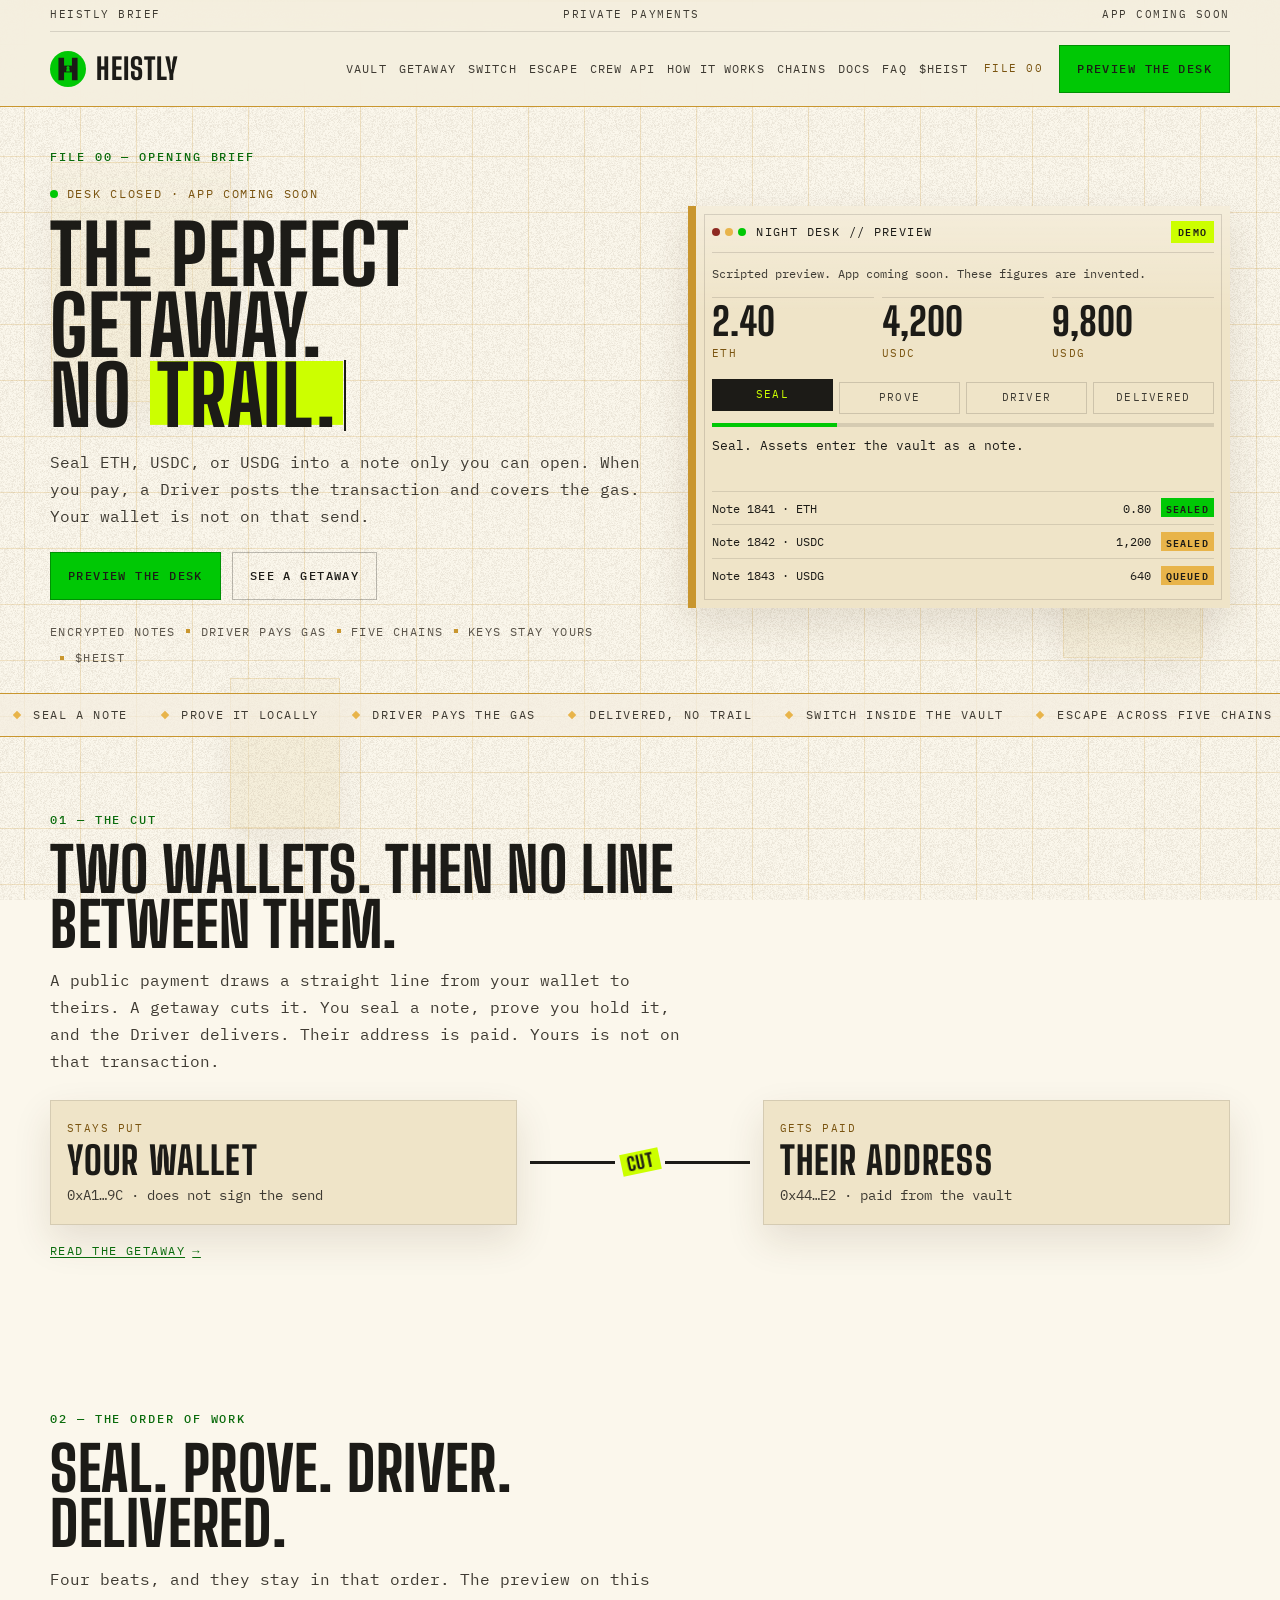
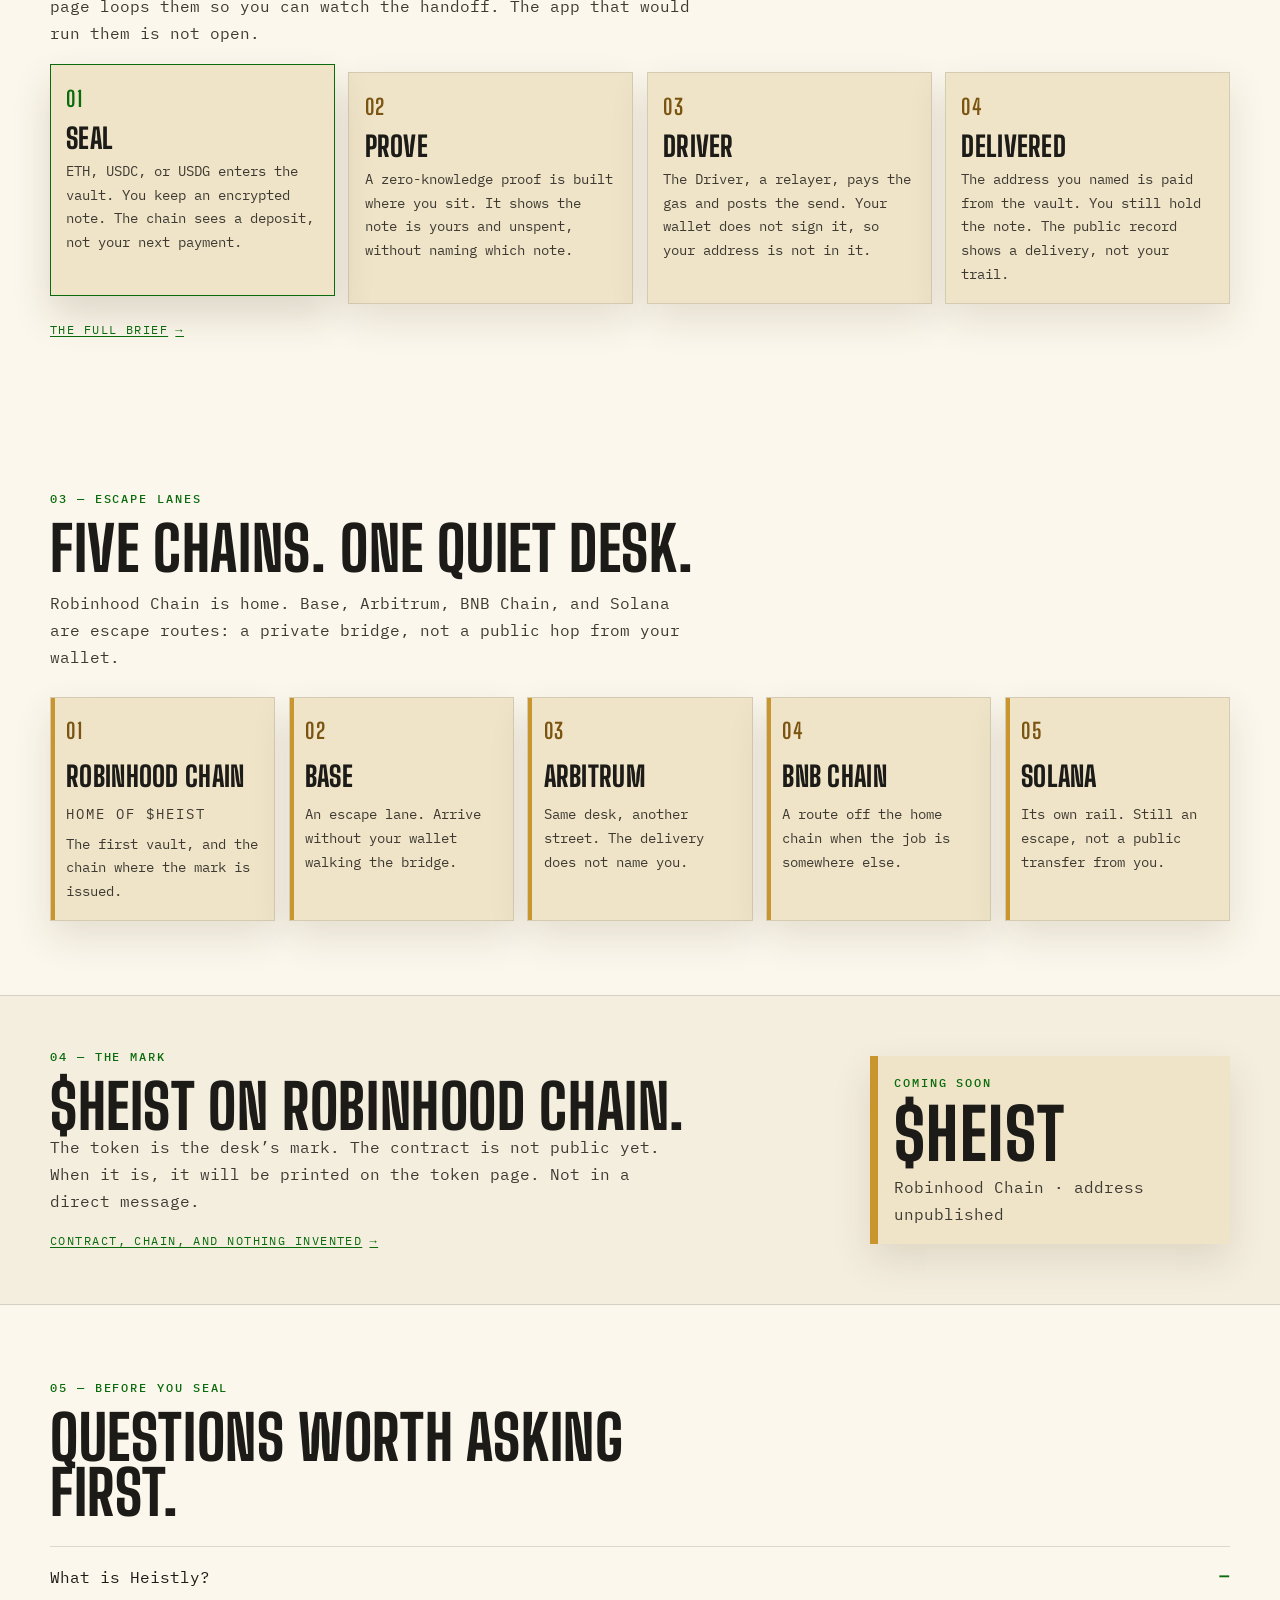
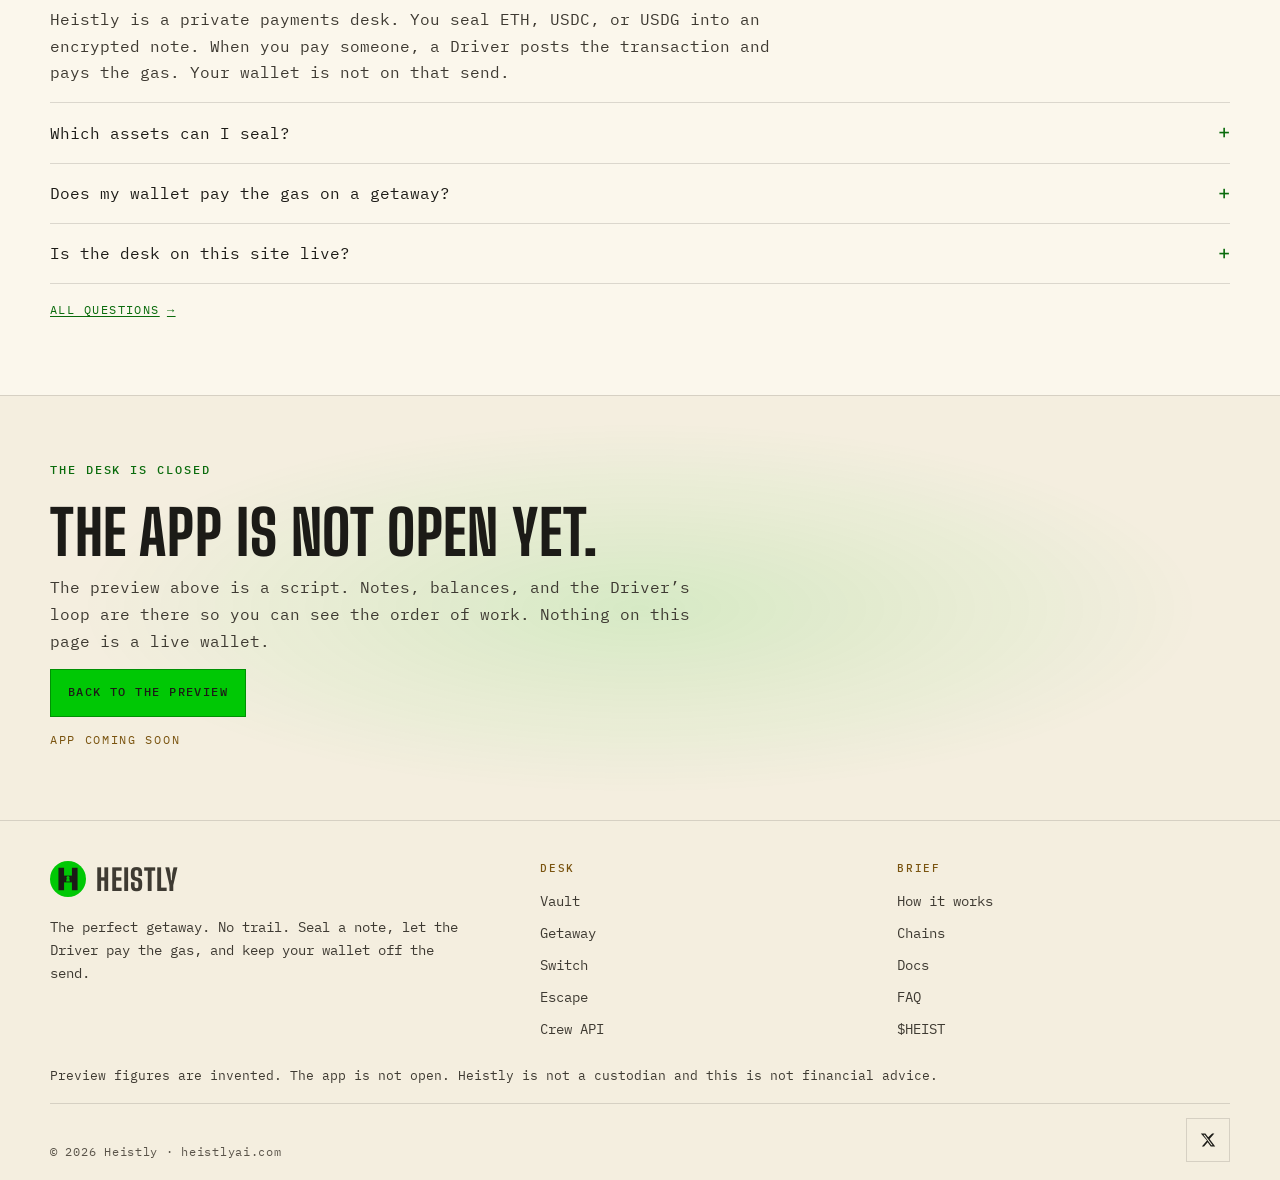
==== commit bcf83a24: "Rebuild the site as a private payments desk. Replace the trading-crew pages with Vault, Getaway, Swi" ====
--- a/index.html
+++ b/index.html
@@ -3,22 +3,22 @@
 <head>
   <meta charset="utf-8">
   <meta name="viewport" content="width=device-width, initial-scale=1">
-  <title>Heistly — Your crew works the market while you sleep</title>
-  <meta name="description" content="Heistly is a crew of five AI trading roles. They watch Robinhood Chain and Solana while you sleep, and the Banker can veto. App coming soon.">
+  <title>Heistly — The perfect getaway. No trail.</title>
+  <meta name="description" content="Heistly seals ETH, USDC, and USDG into encrypted notes. A Driver pays the gas so your wallet never touches the outgoing send.">
   <link rel="canonical" href="https://heistlyai.com/">
   <meta property="og:type" content="website">
   <meta property="og:site_name" content="Heistly">
-  <meta property="og:title" content="Heistly — Your crew works the market while you sleep">
-  <meta property="og:description" content="Heistly is a crew of five AI trading roles. They watch Robinhood Chain and Solana while you sleep, and the Banker can veto. App coming soon.">
+  <meta property="og:title" content="Heistly — The perfect getaway. No trail.">
+  <meta property="og:description" content="Heistly seals ETH, USDC, and USDG into encrypted notes. A Driver pays the gas so your wallet never touches the outgoing send.">
   <meta property="og:url" content="https://heistlyai.com/">
   <meta property="og:image" content="https://heistlyai.com/og.png">
   <meta property="og:image:width" content="1200">
   <meta property="og:image:height" content="630">
-  <meta property="og:image:alt" content="Heistly. Your crew works the market while you sleep.">
+  <meta property="og:image:alt" content="Heistly. The perfect getaway. No trail.">
   <meta name="twitter:card" content="summary_large_image">
   <meta name="twitter:site" content="@heistlyai">
-  <meta name="twitter:title" content="Heistly — Your crew works the market while you sleep">
-  <meta name="twitter:description" content="Heistly is a crew of five AI trading roles. They watch Robinhood Chain and Solana while you sleep, and the Banker can veto. App coming soon.">
+  <meta name="twitter:title" content="Heistly — The perfect getaway. No trail.">
+  <meta name="twitter:description" content="Heistly seals ETH, USDC, and USDG into encrypted notes. A Driver pays the gas so your wallet never touches the outgoing send.">
   <meta name="twitter:image" content="https://heistlyai.com/og.png">
   <meta name="theme-color" content="#F4EEDF">
   <meta name="apple-mobile-web-app-title" content="Heistly">
@@ -46,20 +46,18 @@
   "name": "Heistly",
   "url": "https://heistlyai.com",
   "logo": "https://heistlyai.com/android-chrome-512x512.png",
-  "sameAs": [
-    "https://x.com/heistlyai"
-  ],
-  "description": "Your crew works the market while you sleep."
+  "sameAs": ["https://x.com/heistlyai"],
+  "description": "The perfect getaway. No trail."
 }
-  </script>
+</script>
 </head>
 <body>
   <a class="skip" href="#content">Skip to content</a>
   <header class="site-header">
     <div class="class-bar">
       <span>Heistly brief</span>
-      <span>Robinhood Chain + Solana</span>
-      <span>Not financial advice</span>
+      <span>Private payments</span>
+      <span>App coming soon</span>
     </div>
     <div class="nav-row">
       <a class="brand" href="/">
@@ -67,14 +65,19 @@
         <span class="brand-name">Heistly</span>
       </a>
       <nav class="primary-nav" aria-label="Primary">
-      <a href="/crew/">Crew</a>
-      <a href="/how-it-works/">How it works</a>
-      <a href="/safehouse/">Safehouse</a>
-      <a href="/token/">$HEIST</a>
-      <a href="/faq/">FAQ</a>
+        <a href="/vault/">Vault</a>
+        <a href="/getaway/">Getaway</a>
+        <a href="/switch/">Switch</a>
+        <a href="/escape/">Escape</a>
+        <a href="/crew/">Crew API</a>
+        <a href="/how-it-works/">How it works</a>
+        <a href="/chains/">Chains</a>
+        <a href="/docs/">Docs</a>
+        <a href="/faq/">FAQ</a>
+        <a href="/token/">$HEIST</a>
       </nav>
       <span class="file-no">File 00</span>
-      <a class="btn btn-lime header-cta" data-app-link href="/#assemble">Assemble your crew</a>
+      <a class="btn btn-lime header-cta" href="/#desk">Preview the desk</a>
       <button class="nav-toggle" type="button" aria-expanded="false" aria-controls="mobile-nav">
         <span class="nav-toggle-label">Menu</span>
       </button>
@@ -82,12 +85,17 @@
   </header>
   <div id="mobile-nav" class="mobile-nav" hidden>
     <nav aria-label="Mobile">
-      <a href="/crew/">Crew</a>
-      <a href="/how-it-works/">How it works</a>
-      <a href="/safehouse/">Safehouse</a>
-      <a href="/token/">$HEIST</a>
-      <a href="/faq/">FAQ</a>
-      <a class="btn btn-lime" data-app-link href="/#assemble">Assemble your crew</a>
+        <a href="/vault/">Vault</a>
+        <a href="/getaway/">Getaway</a>
+        <a href="/switch/">Switch</a>
+        <a href="/escape/">Escape</a>
+        <a href="/crew/">Crew API</a>
+        <a href="/how-it-works/">How it works</a>
+        <a href="/chains/">Chains</a>
+        <a href="/docs/">Docs</a>
+        <a href="/faq/">FAQ</a>
+        <a href="/token/">$HEIST</a>
+        <a class="btn btn-lime" href="/#desk">Preview the desk</a>
     </nav>
   </div>
 <main id="content">
@@ -96,413 +104,193 @@
       <p class="kicker">File 00 — Opening brief</p>
       <p class="status-live"><span class="pulse" aria-hidden="true"></span> Desk closed · App coming soon</p>
       <h1 id="hero-title">
-        <span class="line">Your crew works</span>
-        <span class="line">the market</span>
-        <span class="line">while you <em>sleep.</em></span>
+        <span class="line">The perfect</span>
+        <span class="line">getaway.</span>
+        <span class="line">No <em>trail.</em></span>
       </h1>
-      <p class="lede">Heistly is five AI specialists on one desk. You write the rules before lights-out. They watch launches, read contracts, guard the budget, and move only when the sheet says they can. In the morning there is a debrief, not a pile of tabs.</p>
+      <p class="lede">Seal ETH, USDC, or USDG into a note only you can open. When you pay, a Driver posts the transaction and covers the gas. Your wallet is not on that send.</p>
       <div class="hero-actions">
-        <a class="btn btn-lime" data-app-link href="/#assemble">Assemble your crew</a>
-        <a class="btn btn-ghost" href="#crew">Meet the crew</a>
+        <a class="btn btn-lime" href="#desk">Preview the desk</a>
+        <a class="btn btn-ghost" href="/getaway/">See a getaway</a>
       </div>
       <ul class="rule-strip">
-        <li>Robinhood Chain</li>
-        <li>Solana</li>
+        <li>Encrypted notes</li>
+        <li>Driver pays gas</li>
+        <li>Five chains</li>
         <li>Keys stay yours</li>
-        <li>Banker can veto</li>
         <li>$HEIST</li>
       </ul>
     </div>
-    <aside class="hero-card dossier" aria-label="Sample morning debrief, illustrative">
-      <p class="dossier-kicker"><span>Morning debrief</span><span>Demo</span></p>
-      <h2>Night closed</h2>
-      <p class="file-id">File HD-0416 · Scripted sample</p>
-      <p class="prepared">Prepared for <span class="redact" aria-hidden="true">operator</span><span class="sr-only">you</span></p>
-      <dl class="stat-list">
-        <div class="stat-row"><dt>Missions</dt><dd><strong>11</strong></dd></div>
-        <div class="stat-row"><dt>Wins</dt><dd><strong>7</strong></dd></div>
-        <div class="stat-row"><dt>Losses</dt><dd><strong>2</strong></dd></div>
-        <div class="stat-row"><dt>Banker blocks</dt><dd><strong>2</strong></dd></div>
-      </dl>
-      <p class="stat-note">Best score +41% on demo name PAPERLANTERN. Figures are illustrative.</p>
-      <div class="dossier-foot">
-        <p class="stamp stamp-complete">Mission complete</p>
-        <a class="btn btn-ink" href="#debrief">Read the file</a>
-      </div>
+
+    <aside class="desk" id="desk" aria-label="Scripted preview of the Heistly desk. Not a live app.">
+      <div class="desk-top">
+        <span class="dots" aria-hidden="true"><i></i><i></i><i></i></span>
+        <p class="window-title">Night desk // preview</p>
+        <span class="demo-pill">Demo</span>
+      </div>
+      <p class="desk-note">Scripted preview. App coming soon. These figures are invented.</p>
+      <ul class="balances">
+        <li><span class="bal" data-count="2.4" data-decimals="2">2.40</span><span>ETH</span></li>
+        <li><span class="bal" data-count="4200" data-group="1">4,200</span><span>USDC</span></li>
+        <li><span class="bal" data-count="9800" data-group="1">9,800</span><span>USDG</span></li>
+      </ul>
+      <div class="flow-block" data-flow>
+        <ol class="flow-steps">
+          <li data-step="seal" data-caption="Seal. Assets enter the vault as a note.">Seal</li>
+          <li data-step="prove" data-caption="Prove. The proof is built on your side.">Prove</li>
+          <li data-step="driver" data-caption="Driver. A relayer pays the gas and posts.">Driver</li>
+          <li data-step="delivered" data-caption="Delivered. Their address is paid. Yours is not.">Delivered</li>
+        </ol>
+        <div class="flow-track" aria-hidden="true"><span data-flow-bar></span></div>
+        <p class="flow-caption" data-flow-caption>Seal. Assets enter the vault as a note.</p>
+        <p class="stamp">No trail</p>
+      </div>
+      <ul class="notes">
+        <li><span>Note 1841 · ETH</span><span>0.80</span><span class="tag">Sealed</span></li>
+        <li><span>Note 1842 · USDC</span><span>1,200</span><span class="tag">Sealed</span></li>
+        <li><span>Note 1843 · USDG</span><span>640</span><span class="tag">Queued</span></li>
+      </ul>
     </aside>
-  </section>
-
-  <section class="section" id="crew" aria-labelledby="crew-title">
+
+  </section>
+
+  <div class="ticker" aria-hidden="true">
+    <div class="ticker-track">
+      <p class="ticker-group"><span>Seal a note</span><span>Prove it locally</span><span>Driver pays the gas</span><span>Delivered, no trail</span><span>Switch inside the vault</span><span>Escape across five chains</span><span>Safehouse brings a burner home</span><span>Crew API for agents</span><span>ETH · USDC · USDG</span></p>
+      <p class="ticker-group"><span>Seal a note</span><span>Prove it locally</span><span>Driver pays the gas</span><span>Delivered, no trail</span><span>Switch inside the vault</span><span>Escape across five chains</span><span>Safehouse brings a burner home</span><span>Crew API for agents</span><span>ETH · USDC · USDG</span></p>
+    </div>
+  </div>
+
+  <section class="section" id="cut" aria-labelledby="cut-title">
     <div class="wrap">
       <div class="section-head">
-        <p class="kicker">01 — The crew</p>
-        <h2 id="crew-title">Five seats. Five lanes.</h2>
-        <p class="lede">You assemble the crew. Each role has a job and a hard stop. Work moves as a handoff. Nobody freelances outside their lane.</p>
-      </div>
-      <div class="crew-grid">
-        <a class="folder" href="/crew/#lookout">
-          <span class="folder-tab">01</span>
-          <svg class="sigil" viewBox="0 0 48 48" aria-hidden="true" focusable="false"><circle cx="24" cy="24" r="16" fill="none" stroke="currentColor" stroke-width="1.6"/><path d="M10 27h28" stroke="currentColor" stroke-width="1.6"/><path d="M16 27c1.8-5 4.2-7.2 8-7.2s6.2 2.2 8 7.2" fill="none" stroke="currentColor" stroke-width="1.6"/><circle cx="24" cy="26.2" r="1.8" fill="currentColor"/></svg>
-          <h3>Lookout</h3>
-          <p class="lane">Launches</p>
-          <p>Watches new token launches on Robinhood Chain and Solana and flags the ones that match your rules.</p>
-          <span class="more">Open the file</span>
-        </a>
-        <a class="folder" href="/crew/#forger">
-          <span class="folder-tab">02</span>
-          <svg class="sigil" viewBox="0 0 48 48" aria-hidden="true" focusable="false"><rect x="13" y="9" width="22" height="30" fill="none" stroke="currentColor" stroke-width="1.6"/><path d="M18 25.5l4.2 4.2 8.2-9.2" fill="none" stroke="currentColor" stroke-width="1.6"/><path d="M16 14h16" stroke="currentColor" stroke-width="1.6"/></svg>
-          <h3>Forger</h3>
-          <p class="lane">Contracts</p>
-          <p>Inspects the contract and the holders — dev share, top holders, snipers, honeypot risk — and returns a verdict.</p>
-          <span class="more">Open the file</span>
-        </a>
-        <a class="folder" href="/crew/#banker">
-          <span class="folder-tab">03</span>
-          <svg class="sigil" viewBox="0 0 48 48" aria-hidden="true" focusable="false"><path d="M12 16h24M12 24h24M12 32h14" stroke="currentColor" stroke-width="1.6" fill="none"/><rect x="30" y="27" width="8" height="10" fill="none" stroke="currentColor" stroke-width="1.6"/><path d="M32.2 27v-2.2a1.8 1.8 0 0 1 3.6 0V27" fill="none" stroke="currentColor" stroke-width="1.6"/></svg>
-          <h3>Banker</h3>
-          <p class="lane">The sheet</p>
-          <p>Guards the budget. Nightly spend cap, per-trade size, stop-loss. The Banker can veto, and a veto ends the job.</p>
-          <span class="more">Open the file</span>
-        </a>
-        <a class="folder" href="/crew/#wheelman">
-          <span class="folder-tab">04</span>
-          <svg class="sigil" viewBox="0 0 48 48" aria-hidden="true" focusable="false"><circle cx="24" cy="24" r="14" fill="none" stroke="currentColor" stroke-width="1.6"/><path d="M16 24h14M24 18l6 6-6 6" fill="none" stroke="currentColor" stroke-width="1.6"/></svg>
-          <h3>Wheelman</h3>
-          <p class="lane">Execution</p>
-          <p>Executes buys and sells fast, and sets the exits on the way in.</p>
-          <span class="more">Open the file</span>
-        </a>
-        <a class="folder" href="/crew/#tail">
-          <span class="folder-tab">05</span>
-          <svg class="sigil" viewBox="0 0 48 48" aria-hidden="true" focusable="false"><circle cx="34" cy="24" r="4.2" fill="currentColor"/><circle cx="22" cy="24" r="2.6" fill="currentColor" opacity="0.75"/><circle cx="13" cy="24" r="1.5" fill="currentColor" opacity="0.45"/></svg>
-          <h3>Tail</h3>
-          <p class="lane">Wallets you name</p>
-          <p>Follows wallets you choose and reports their moves into the Safehouse.</p>
-          <span class="more">Open the file</span>
-        </a>
-      </div>
-    </div>
-  </section>
-
-  <section class="section" id="safehouse" aria-labelledby="safehouse-title">
+        <p class="kicker">01 — The cut</p>
+        <h2 id="cut-title">Two wallets. Then no line between them.</h2>
+        <p class="lede">A public payment draws a straight line from your wallet to theirs. A getaway cuts it. You seal a note, prove you hold it, and the Driver delivers. Their address is paid. Yours is not on that transaction.</p>
+      </div>
+
+      <div class="unlink">
+        <article class="wallet-card">
+          <p class="wallet-kicker">Stays put</p>
+          <strong>Your wallet</strong>
+          <em>0xA1…9C · does not sign the send</em>
+        </article>
+        <div class="unlink-bridge" aria-hidden="true">
+          <span class="half half-l"></span>
+          <span class="cut-label">Cut</span>
+          <span class="half half-r"></span>
+        </div>
+        <article class="wallet-card">
+          <p class="wallet-kicker">Gets paid</p>
+          <strong>Their address</strong>
+          <em>0x44…E2 · paid from the vault</em>
+        </article>
+      </div>
+
+      <p><a class="link-arrow" href="/getaway/">Read the getaway</a></p>
+    </div>
+  </section>
+  <section class="section" id="method" aria-labelledby="method-title">
     <div class="wrap">
       <div class="section-head">
-        <p class="kicker">02 — The room</p>
-        <h2 id="safehouse-title">They talk in the Safehouse.</h2>
-        <p class="lede">The Safehouse is the crew's room. Lookout hands a name to Forger. Forger hands a verdict to the Banker. The Banker clears Wheelman, or ends the job. Tail reports wallets you already chose.</p>
-      </div>
-      <p class="demo-flag"><span>Demo</span> Invented names. Made-up numbers. This is not a live market.</p>
-      <div class="safehouse-frame" data-safehouse>
-        <span class="corner c-tl" aria-hidden="true"></span>
-        <span class="corner c-tr" aria-hidden="true"></span>
-        <span class="corner c-bl" aria-hidden="true"></span>
-        <span class="corner c-br" aria-hidden="true"></span>
-        <div class="safehouse-bar">
-          <span class="dots" aria-hidden="true"><i></i><i></i><i></i></span>
-          <p class="window-title">Safehouse // night log</p>
-          <span class="demo-pill">Demo feed</span>
-          <div class="feed-controls">
-            <button type="button" data-feed-pause aria-pressed="false">Pause</button>
-          </div>
-        </div>
-        <p class="safehouse-disclaimer">Scripted demo. Token names and figures are invented. Not a live feed.</p>
-        <p class="motion-note" data-motion-note hidden>Animation is off because reduced motion is on. The full demo transcript is below.</p>
-        <ol class="feed-log">
-        <li class="feed-item">
-          <div class="feed-meta">
-            <time datetime="02:11:04">02:11:04</time>
-            <span class="feed-flag flag">Flag</span>
-          </div>
-          <div class="feed-body">
-            <p class="feed-route"><span class="from">Lookout</span> <span aria-hidden="true">→</span> <span class="sr-only">to</span> <span class="to">Forger</span></p>
-            <p>New launch on Robinhood Chain. Demo name NIGHTGLASS. Six minutes old. Liquidity sits above the floor you wrote. Age, chain, and size all match the sheet. Handing the file over.</p>
-          </div>
+        <p class="kicker">02 — The order of work</p>
+        <h2 id="method-title">Seal. Prove. Driver. Delivered.</h2>
+        <p class="lede">Four beats, and they stay in that order. The preview on this page loops them so you can watch the handoff. The app that would run them is not open.</p>
+      </div>
+      <ol class="steps" data-flow>
+        <li class="step" data-step="seal">
+          <span class="step-no">01</span>
+          <h3>Seal</h3>
+          <p>ETH, USDC, or USDG enters the vault. You keep an encrypted note. The chain sees a deposit, not your next payment.</p>
         </li>
-        <li class="feed-item">
-          <div class="feed-meta">
-            <time datetime="02:12:19">02:12:19</time>
-            <span class="feed-flag flag-verdict">Verdict</span>
-          </div>
-          <div class="feed-body">
-            <p class="feed-route"><span class="from">Forger</span> <span aria-hidden="true">→</span> <span class="sr-only">to</span> <span class="to">Banker</span></p>
-            <p>Contract read on NIGHTGLASS. Dev share looks modest. Top holders are not stacked in one seat. Sniper pattern is quiet. Honeypot check comes back clear. Verdict: cleared to size. I do not set the amount.</p>
-          </div>
+        <li class="step" data-step="prove">
+          <span class="step-no">02</span>
+          <h3>Prove</h3>
+          <p>A zero-knowledge proof is built where you sit. It shows the note is yours and unspent, without naming which note.</p>
         </li>
-        <li class="feed-item">
-          <div class="feed-meta">
-            <time datetime="02:12:41">02:12:41</time>
-            <span class="feed-flag flag">Cleared</span>
-          </div>
-          <div class="feed-body">
-            <p class="feed-route"><span class="from">Banker</span> <span aria-hidden="true">→</span> <span class="sr-only">to</span> <span class="to">Wheelman</span></p>
-            <p>Nightly cap still has room. This ticket fits the per-trade size. Stop is on the sheet. Cleared. If the fill slips past the stop distance, you abort.</p>
-          </div>
+        <li class="step" data-step="driver">
+          <span class="step-no">03</span>
+          <h3>Driver</h3>
+          <p>The Driver, a relayer, pays the gas and posts the send. Your wallet does not sign it, so your address is not in it.</p>
         </li>
-        <li class="feed-item">
-          <div class="feed-meta">
-            <time datetime="02:13:02">02:13:02</time>
-            <span class="feed-flag flag">Filled</span>
-          </div>
-          <div class="feed-body">
-            <p class="feed-route"><span class="from">Wheelman</span> <span aria-hidden="true">→</span> <span class="sr-only">to</span> <span class="to">Tail</span></p>
-            <p>Bought NIGHTGLASS. Exits are armed on the way in: scale out on the way up, hard stop under the entry. I am not adding. The door is watched.</p>
-          </div>
-        </li>
-        <li class="feed-item">
-          <div class="feed-meta">
-            <time datetime="02:18:27">02:18:27</time>
-            <span class="feed-flag flag-shadow">Shadow</span>
-          </div>
-          <div class="feed-body">
-            <p class="feed-route"><span class="from">Tail</span> <span aria-hidden="true">→</span> <span class="sr-only">to</span> <span class="to">Lookout</span></p>
-            <p>The wallet you labeled North Door moved. It bought the same demo name about a minute before our fill. Noted in the log. No new wallet was added.</p>
-          </div>
-        </li>
-        <li class="feed-item">
-          <div class="feed-meta">
-            <time datetime="02:41:10">02:41:10</time>
-            <span class="feed-flag flag">Flag</span>
-          </div>
-          <div class="feed-body">
-            <p class="feed-route"><span class="from">Lookout</span> <span aria-hidden="true">→</span> <span class="sr-only">to</span> <span class="to">Forger</span></p>
-            <p>Second print, this one on Solana. Demo name PAPERLANTERN. It matches the sheet on age and liquidity. Sending it through. Still a demo name, not a recommendation.</p>
-          </div>
-        </li>
-        <li class="feed-item">
-          <div class="feed-meta">
-            <time datetime="02:42:02">02:42:02</time>
-            <span class="feed-flag flag-walk">Walk</span>
-          </div>
-          <div class="feed-body">
-            <p class="feed-route"><span class="from">Forger</span> <span aria-hidden="true">→</span> <span class="sr-only">to</span> <span class="to">Banker</span></p>
-            <p>PAPERLANTERN fails the holder test. One seat holds far too much. Sniper wallets arrived in the first seconds. Verdict: walk away. I will not dress this up.</p>
-          </div>
-        </li>
-        <li class="feed-item">
-          <div class="feed-meta">
-            <time datetime="02:42:11">02:42:11</time>
-            <span class="feed-flag flag-veto">Veto</span>
-          </div>
-          <div class="feed-body">
-            <p class="feed-route"><span class="from">Banker</span> <span aria-hidden="true">→</span> <span class="sr-only">to</span> <span class="to">Wheelman</span></p>
-            <p>Agreed, and I would have stopped it anyway. The size on the ticket would have broken the nightly cap. Job aborted. Stamp the file.</p>
-          </div>
-        </li>
-        <li class="feed-item">
-          <div class="feed-meta">
-            <time datetime="03:05:44">03:05:44</time>
-            <span class="feed-flag flag">Flag</span>
-          </div>
-          <div class="feed-body">
-            <p class="feed-route"><span class="from">Lookout</span> <span aria-hidden="true">→</span> <span class="sr-only">to</span> <span class="to">Forger</span></p>
-            <p>Robinhood Chain again. Demo name BRASSKEY. Rules match. Liquidity is real enough for the sheet. Your read.</p>
-          </div>
-        </li>
-        <li class="feed-item">
-          <div class="feed-meta">
-            <time datetime="03:06:30">03:06:30</time>
-            <span class="feed-flag flag-verdict">Verdict</span>
-          </div>
-          <div class="feed-body">
-            <p class="feed-route"><span class="from">Forger</span> <span aria-hidden="true">→</span> <span class="sr-only">to</span> <span class="to">Banker</span></p>
-            <p>BRASSKEY is clean enough to size. Dev share is small. Top holders are spread out. Honeypot check is clear. Verdict: cleared. The call on risk sits with the Banker.</p>
-          </div>
-        </li>
-        <li class="feed-item">
-          <div class="feed-meta">
-            <time datetime="03:06:48">03:06:48</time>
-            <span class="feed-flag flag-veto">Veto</span>
-          </div>
-          <div class="feed-body">
-            <p class="feed-route"><span class="from">Banker</span> <span aria-hidden="true">→</span> <span class="sr-only">to</span> <span class="to">Wheelman</span></p>
-            <p>Not tonight. A stop was not on the ticket, and I do not let a fresh launch leave without one. Veto. The cap stays intact.</p>
-          </div>
-        </li>
-        <li class="feed-item">
-          <div class="feed-meta">
-            <time datetime="03:22:15">03:22:15</time>
-            <span class="feed-flag flag">Exit</span>
-          </div>
-          <div class="feed-body">
-            <p class="feed-route"><span class="from">Wheelman</span> <span aria-hidden="true">→</span> <span class="sr-only">to</span> <span class="to">Banker</span></p>
-            <p>NIGHTGLASS hit the scale-out. Sold the planned slice. The rest rides on the hard stop. Bankroll update is in the margin. Demo figures only.</p>
-          </div>
-        </li>
-        <li class="feed-item">
-          <div class="feed-meta">
-            <time datetime="06:00:00">06:00:00</time>
-            <span class="feed-flag flag-close">Close</span>
-          </div>
-          <div class="feed-body">
-            <p class="feed-route"><span class="from">Banker</span> <span aria-hidden="true">→</span> <span class="sr-only">to</span> <span class="to">Crew</span></p>
-            <p>Night is closed. Two jobs aborted by this desk. One demo name scaled out. The debrief is on the table. No one spends until the sheet is read.</p>
-          </div>
-        </li>
-        </ol>
-      </div>
-      <p class="lede" style="margin-top:1.1rem"><a class="link-arrow" href="/safehouse/">Open the full Safehouse</a></p>
-    </div>
-  </section>
-
-  <section class="section" id="debrief" aria-labelledby="debrief-title">
-    <div class="wrap">
-      <div class="section-head">
-        <p class="kicker">03 — Morning</p>
-        <h2 id="debrief-title">A dossier, not a dashboard.</h2>
-        <p class="lede">Every morning the night becomes one card: missions run, wins, losses, the best score, and what the Banker refused. Stamp it. Share it to X if you want the file on the record.</p>
-      </div>
-      <p class="demo-flag"><span>Illustrative</span> These cards use scripted demo names and figures.</p>
-      <div class="debrief-grid">
-        <article class="dossier">
-          <p class="dossier-kicker"><span>Morning debrief</span><span>Demo file</span></p>
-          <h3>Night closed</h3>
-          <p class="file-id">File HD-0416 · Illustrative</p>
-          <dl class="stat-list">
-            <div class="stat-row"><dt>Missions run</dt><dd><strong>11</strong></dd></div>
-            <div class="stat-row"><dt>Wins</dt><dd><strong>7</strong></dd></div>
-            <div class="stat-row"><dt>Losses</dt><dd><strong>2</strong></dd></div>
-            <div class="stat-row"><dt>Called off</dt><dd><strong>2</strong></dd></div>
-            <div class="stat-row"><dt>Best score</dt><dd><strong>+41%</strong></dd></div>
-          </dl>
-          <p class="stat-note">Best score is on demo name PAPERLANTERN. Not a live result.</p>
-          <p class="stat-note">Banker blocked two jobs: one that would have spent past the nightly cap, and one fresh launch with no stop on the ticket.</p>
-          <div class="dossier-foot">
-            <p class="stamp stamp-complete">Mission complete</p>
-            <a class="btn btn-ink" href="https://x.com/intent/post?text=Morning%20debrief%20%E2%80%94%20Heistly%20%28demo%2C%20not%20a%20live%20result%29%0AMissions%2011%20%C2%B7%20Wins%207%20%C2%B7%20Losses%202%0ABest%3A%20%2B41%25%20on%20PAPERLANTERN%20%28demo%20name%29%0ABanker%20blocked%202%20jobs%20that%20broke%20the%20sheet.%0AYour%20crew%20works%20the%20market%20while%20you%20sleep.%0Ahttps%3A//heistlyai.com" target="_blank" rel="noopener noreferrer"><svg class="x-mini" viewBox="0 0 24 24" aria-hidden="true" focusable="false"><path fill="currentColor" d="M18.244 2.25h3.308l-7.227 8.26 8.502 11.24H16.17l-4.714-6.231-5.401 6.231H2.744l7.727-8.835L1.254 2.25H8.08l4.253 5.622L18.244 2.25zm-1.161 17.52h1.833L7.084 4.126H5.117z"/></svg> Share to X</a>
-          </div>
-        </article>
-        <article class="dossier">
-          <p class="dossier-kicker"><span>Single job</span><span>Demo file</span></p>
-          <h3>Cap held</h3>
-          <p class="file-id">File HD-0416-B · Illustrative</p>
-          <p class="stat-note">Forger had cleared a demo name. Wheelman was ready. The size on the ticket was past the nightly cap.</p>
-          <ul class="blocked">
-            <li>Per-trade size broke the sheet.</li>
-            <li>Banker vetoed before a fill.</li>
-            <li>No order left the desk.</li>
-          </ul>
-          <div class="dossier-foot">
-            <p class="stamp stamp-abort">Aborted by Banker</p>
-            <a class="btn btn-ink" href="https://x.com/intent/post?text=Morning%20debrief%20%E2%80%94%20Heistly%20%28demo%2C%20not%20a%20live%20result%29%0AStamp%3A%20ABORTED%20BY%20BANKER%0AA%20cleared%20demo%20name.%20Wheelman%20was%20ready.%0ABanker%20vetoed%20it%20%E2%80%94%20the%20size%20broke%20the%20nightly%20cap.%0Ahttps%3A//heistlyai.com" target="_blank" rel="noopener noreferrer"><svg class="x-mini" viewBox="0 0 24 24" aria-hidden="true" focusable="false"><path fill="currentColor" d="M18.244 2.25h3.308l-7.227 8.26 8.502 11.24H16.17l-4.714-6.231-5.401 6.231H2.744l7.727-8.835L1.254 2.25H8.08l4.253 5.622L18.244 2.25zm-1.161 17.52h1.833L7.084 4.126H5.117z"/></svg> Share to X</a>
-          </div>
-        </article>
-      </div>
-    </div>
-  </section>
-
-  <section class="section" id="how" aria-labelledby="how-title">
-    <div class="wrap">
-      <div class="section-head">
-        <p class="kicker">04 — The sheet</p>
-        <h2 id="how-title">Plan the job. Recruit the crew. Set the rules.</h2>
-      </div>
-      <ol class="steps">
-        <li>
-          <span class="step-no">01</span>
-          <h3>Plan the job</h3>
-          <p>Name the chains, the hours, and what a launch has to look like before anyone on the crew is allowed to care.</p>
-        </li>
-        <li>
-          <span class="step-no">02</span>
-          <h3>Recruit the crew</h3>
-          <p>Seat Lookout, Forger, Banker, Wheelman, and Tail. Five lanes. No extras, and no one working two jobs.</p>
-        </li>
-        <li>
-          <span class="step-no">03</span>
-          <h3>Set the rules</h3>
-          <p>Nightly spend, trade size, stop-loss, and the wallets Tail may follow. The Banker enforces the sheet.</p>
+        <li class="step" data-step="delivered">
+          <span class="step-no">04</span>
+          <h3>Delivered</h3>
+          <p>The address you named is paid from the vault. You still hold the note. The public record shows a delivery, not your trail.</p>
         </li>
       </ol>
-      <p><a class="link-arrow" href="/how-it-works/">Read the full brief</a></p>
-    </div>
-  </section>
-
-  <section class="section" id="wallet" aria-labelledby="wallet-title">
-    <div class="wrap wallet-grid">
+      <p><a class="link-arrow" href="/how-it-works/">The full brief</a></p>
+    </div>
+  </section>
+  <section class="section" id="lanes" aria-labelledby="lanes-title">
+    <div class="wrap">
+      <div class="section-head">
+        <p class="kicker">03 — Escape lanes</p>
+        <h2 id="lanes-title">Five chains. One quiet desk.</h2>
+        <p class="lede">Robinhood Chain is home. Base, Arbitrum, BNB Chain, and Solana are escape routes: a private bridge, not a public hop from your wallet.</p>
+      </div>
+      <div class="chain-grid cols-5">
+        <a class="chain-card" href="/chains/#robinhood"><span class="chain-no">01</span><h3>Robinhood Chain</h3><p class="home-mark">Home of $HEIST</p><p>The first vault, and the chain where the mark is issued.</p></a>
+        <a class="chain-card" href="/chains/#base"><span class="chain-no">02</span><h3>Base</h3><p>An escape lane. Arrive without your wallet walking the bridge.</p></a>
+        <a class="chain-card" href="/chains/#arbitrum"><span class="chain-no">03</span><h3>Arbitrum</h3><p>Same desk, another street. The delivery does not name you.</p></a>
+        <a class="chain-card" href="/chains/#bnb"><span class="chain-no">04</span><h3>BNB Chain</h3><p>A route off the home chain when the job is somewhere else.</p></a>
+        <a class="chain-card" href="/chains/#solana"><span class="chain-no">05</span><h3>Solana</h3><p>Its own rail. Still an escape, not a public transfer from you.</p></a>
+      </div>
+    </div>
+  </section>
+  <section class="token-band" id="mark" aria-labelledby="mark-title">
+    <div class="wrap">
       <div>
-        <p class="kicker">05 — Custody</p>
-        <h2 id="wallet-title">Bring your own wallet.</h2>
-      </div>
-      <div class="prose">
-        <p>Heistly is a desk, not a custodian. When the app opens, you connect a wallet you already control. Orders are signed on your side through a secure wallet provider.</p>
-        <p>Heistly does not take, hold, or store your private keys or your seed phrase. Custody stays where you left it.</p>
-        <p class="callout"><strong>A plain rule.</strong> If a screen ever asks you to paste a seed phrase into Heistly, it is not us.</p>
-      </div>
-    </div>
-  </section>
-
-  <section class="section" id="split" aria-labelledby="split-title">
+        <p class="kicker">04 — The mark</p>
+        <h2 id="mark-title">$HEIST on Robinhood Chain.</h2>
+        <p class="lede">The token is the desk’s mark. The contract is not public yet. When it is, it will be printed on the token page. Not in a direct message.</p>
+        <p><a class="link-arrow" href="/token/">Contract, chain, and nothing invented</a></p>
+      </div>
+      <aside class="token-figure" aria-label="Token preview">
+        <p class="kicker">Coming soon</p>
+        <strong>$HEIST</strong>
+        <p class="lede" style="margin-top:0.6rem">Robinhood Chain · address unpublished</p>
+      </aside>
+    </div>
+  </section>
+  <section class="section" id="questions" aria-labelledby="faq-title">
     <div class="wrap">
       <div class="section-head">
-        <p class="kicker">06 — $HEIST</p>
-        <h2 id="split-title">The token and the Split.</h2>
-        <p class="lede">$HEIST lives on Robinhood Chain. Fees from trades are divided in public. The first cut is simple enough to say out loud.</p>
-      </div>
-      <div class="split-bar" role="img" aria-label="Initial split. 40 percent buyback and liquidity, 30 percent crew rewards, 30 percent operations.">
-        <span class="split-buy">40</span>
-        <span class="split-crew">30</span>
-        <span class="split-ops">30</span>
-      </div>
-      <ol class="split-grid">
-        <li>
-          <p class="pct">40%</p>
-          <h3>Buyback &amp; liquidity</h3>
-          <p>This cut goes back into the book for $HEIST: buyback and liquidity, so the market is part of the plan and not an afterthought.</p>
-        </li>
-        <li>
-          <p class="pct">30%</p>
-          <h3>Crew rewards</h3>
-          <p>For people who actually run the desk. Active users. Not a spray of points for showing up once.</p>
-        </li>
-        <li>
-          <p class="pct">30%</p>
-          <h3>Operations</h3>
-          <p>The night shift that keeps the crew online: infrastructure, review, and the work of shipping the product.</p>
-        </li>
-      </ol>
-      <p class="callout" style="margin-top:1rem"><strong>Initial split.</strong> It may change. Every change is posted before it takes effect.</p>
-      <p><a class="link-arrow" href="/token/">Contract, chain, and the full Split</a></p>
-    </div>
-  </section>
-
-  <section class="section" id="questions" aria-labelledby="faq-title">
-    <div class="wrap">
-      <div class="section-head">
-        <p class="kicker">07 — Before you sign</p>
+        <p class="kicker">05 — Before you seal</p>
         <h2 id="faq-title">Questions worth asking first.</h2>
       </div>
       <div class="faq-list">
       <details class="faq" open>
         <summary>What is Heistly?</summary>
-        <div class="answer"><p>Heistly is a crew of five AI agents that work a market plan you wrote. They watch launches on Robinhood Chain and Solana, inspect contracts, guard a budget, place trades, and follow wallets you name. You read the night in a morning debrief.</p></div>
+        <div class="answer"><p>Heistly is a private payments desk. You seal ETH, USDC, or USDG into an encrypted note. When you pay someone, a Driver posts the transaction and pays the gas. Your wallet is not on that send.</p></div>
       </details>
       <details class="faq">
-        <summary>Which markets can the crew watch?</summary>
-        <div class="answer"><p>Robinhood Chain and Solana. Lookout only flags launches that match rules you set. Anything off the sheet stays off the desk.</p></div>
+        <summary>Which assets can I seal?</summary>
+        <div class="answer"><p>ETH, USDC, and USDG. A switch trades among those three inside the vault, so you do not withdraw to a public wallet just to change what you are holding.</p></div>
       </details>
       <details class="faq">
-        <summary>Is the Safehouse on this site live?</summary>
-        <div class="answer"><p>No. The feed here is a scripted demo with invented token names and made-up results. It shows how the crew hands work to each other. It is not a live market and not a record of real trades.</p></div>
+        <summary>Does my wallet pay the gas on a getaway?</summary>
+        <div class="answer"><p>No. The Driver is a relayer. It pays the gas and submits the proof. Your wallet does not sign the outgoing transaction, which is why it never touches that send.</p></div>
       </details>
       <details class="faq">
-        <summary>Does Heistly hold my keys?</summary>
-        <div class="answer"><p>No. You bring your own wallet. Keys and seed phrases stay in your custody, and orders are signed through a secure wallet provider. Heistly does not store them.</p></div>
+        <summary>Is the desk on this site live?</summary>
+        <div class="answer"><p>No. The panel is a scripted preview. Balances, notes, and deliveries are invented. The app is not open yet.</p></div>
       </details>
-    </div>
+      </div>
       <p><a class="link-arrow" href="/faq/">All questions</a></p>
     </div>
   </section>
-
-  <section class="cta-band" id="assemble" aria-labelledby="assemble-title">
+  <section class="cta-band" aria-labelledby="close-title">
     <div class="wrap">
       <p class="kicker">The desk is closed</p>
-      <h2 id="assemble-title">Assemble your crew</h2>
-      <p class="lede">Five seats. One sheet of rules. A morning debrief on the table when you wake up. The app is not open yet.</p>
-      <a class="btn btn-lime" data-app-link href="/#assemble">Assemble your crew</a>
+      <h2 id="close-title">The app is not open yet.</h2>
+      <p class="lede">The preview above is a script. Notes, balances, and the Driver’s loop are there so you can see the order of work. Nothing on this page is a live wallet.</p>
+      <a class="btn btn-lime" href="#desk">Back to the preview</a>
       <p class="soon">App coming soon</p>
     </div>
   </section>
 </main>
+
   <footer class="site-footer">
     <div class="footer-grid">
       <div>
@@ -510,38 +298,37 @@
           <img src="/assets/logo.svg" width="36" height="36" alt="">
           <span class="brand-name">Heistly</span>
         </a>
-        <p>Your crew works the market while you sleep. Five AI roles, one Safehouse, a budget that can say no.</p>
+        <p>The perfect getaway. No trail. Seal a note, let the Driver pay the gas, and keep your wallet off the send.</p>
+      </div>
+      <div>
+        <h2>Desk</h2>
+        <ul>
+          <li><a href="/vault/">Vault</a></li>
+          <li><a href="/getaway/">Getaway</a></li>
+          <li><a href="/switch/">Switch</a></li>
+          <li><a href="/escape/">Escape</a></li>
+          <li><a href="/crew/">Crew API</a></li>
+        </ul>
       </div>
       <div>
         <h2>Brief</h2>
         <ul>
-          <li><a href="/crew/">The crew</a></li>
           <li><a href="/how-it-works/">How it works</a></li>
-          <li><a href="/safehouse/">Safehouse</a></li>
-          <li><a href="/token/">$HEIST and the Split</a></li>
+          <li><a href="/chains/">Chains</a></li>
+          <li><a href="/docs/">Docs</a></li>
           <li><a href="/faq/">FAQ</a></li>
+          <li><a href="/token/">$HEIST</a></li>
         </ul>
       </div>
-      <div>
-        <h2>Desk</h2>
-        <ul>
-          <li><a data-app-link href="/#assemble">Assemble your crew</a></li>
-          <li><a href="/#debrief">Morning debrief</a></li>
-          <li><a data-x-link href="https://x.com/heistlyai">@heistlyai</a></li>
-        </ul>
-      </div>
-    </div>
-    <p class="disclaimer">Demo tokens and numbers are illustrative. Not financial advice.</p>
+    </div>
+    <p class="disclaimer">Preview figures are invented. The app is not open. Heistly is not a custodian and this is not financial advice.</p>
     <div class="footer-end">
       <p>&copy; <span data-year>2026</span> Heistly · heistlyai.com</p>
-      <div class="footer-social">
-        <a class="gh-link" data-github href="" hidden>GitHub</a>
-        <a class="x-link" data-x-link href="https://x.com/heistlyai" rel="me noopener noreferrer" target="_blank" aria-label="Heistly on X"><svg viewBox="0 0 24 24" aria-hidden="true" focusable="false"><path fill="currentColor" d="M18.244 2.25h3.308l-7.227 8.26 8.502 11.24H16.17l-4.714-6.231-5.401 6.231H2.744l7.727-8.835L1.254 2.25H8.08l4.253 5.622L18.244 2.25zm-1.161 17.52h1.833L7.084 4.126H5.117z"/></svg></a>
-      </div>
+      <a class="x-link" data-x-link href="https://x.com/heistlyai" rel="me noopener noreferrer" target="_blank" aria-label="Heistly on X"><svg viewBox="0 0 24 24" aria-hidden="true" focusable="false"><path fill="currentColor" d="M18.244 2.25h3.308l-7.227 8.26 8.502 11.24H16.17l-4.714-6.231-5.401 6.231H2.744l7.727-8.835L1.254 2.25H8.08l4.253 5.622L18.244 2.25zm-1.161 17.52h1.833L7.084 4.126H5.117z"/></svg></a>
     </div>
   </footer>
   <script src="/js/config.js"></script>
   <script src="/js/main.js"></script>
-  <script src="/js/safehouse.js"></script>
+  <script src="/js/motion.js"></script>
 </body>
 </html>
--- a/css/styles.css
+++ b/css/styles.css
@@ -1,4 +1,4 @@
-/* Heistly — classified dossier, on paper */
+/* Heistly — private payments, on paper */
 
 @font-face {
   font-family: "Big Shoulders Display";
@@ -60,14 +60,12 @@
   --bg: #fbf7ec;
   --bg-2: #f4eedf;
   --panel: #efe4c8;
-  --panel-2: #e6d7b4;
   --ink: #1c1b17;
   --muted: #3e3a32;
   --faint: #5a544a;
   --line: rgba(28, 27, 23, 0.14);
   --lime: #0a6b0c;
   --lime-2: #064e08;
-  --lime-ink: #1c1b17;
   --green: #00c805;
   --green-deep: #009104;
   --highlighter: #ccff00;
@@ -77,11 +75,8 @@
   --paper: #efe4c8;
   --paper-ink: #1c1b17;
   --paper-muted: #3f3c34;
-  --stamp-gold: #1c1b17;
-  --stamp-red: #8e2a22;
-  --danger: #8e2a22;
   --shadow: 0 16px 36px rgba(72, 52, 16, 0.12);
-  --header: 108px;
+  --header: 118px;
   --max: 1180px;
   --gutter: clamp(1rem, 3vw, 2rem);
   --font-display: "Big Shoulders Display", "Arial Narrow", Impact, sans-serif;
@@ -112,6 +107,7 @@
   font-size: 16px;
   line-height: 1.65;
   font-weight: 400;
+  overflow-x: clip;
 }
 
 body::before {
@@ -120,10 +116,18 @@
   inset: 0;
   pointer-events: none;
   z-index: 70;
-  opacity: 0.55;
+  opacity: 0.5;
   background-image: url("/assets/grain.png");
   background-repeat: repeat;
   mix-blend-mode: multiply;
+}
+
+html.has-atmosphere body {
+  background-image: none;
+}
+
+html.has-atmosphere body::before {
+  display: none;
 }
 
 body.nav-open {
@@ -207,6 +211,12 @@
   margin-inline: auto;
 }
 
+main,
+.site-footer {
+  position: relative;
+  z-index: 1;
+}
+
 h1,
 h2,
 h3,
@@ -220,34 +230,15 @@
 }
 
 h1 {
-  font-size: clamp(2.7rem, 6.2vw, 5.6rem);
-}
-
-.hero h1 {
-  font-size: clamp(2.85rem, 6.6vw, 6.05rem);
-}
-
-.hero h1 .line {
-  white-space: nowrap;
-  line-height: 0.86;
-}
-
-@media (max-width: 340px) {
-  .hero h1 {
-    font-size: 2.35rem;
-  }
-
-  .hero h1 .line {
-    white-space: normal;
-  }
+  font-size: clamp(2.8rem, 6.4vw, 5.7rem);
 }
 
 h2 {
-  font-size: clamp(2.5rem, 5.4vw, 4.6rem);
+  font-size: clamp(2.3rem, 4.8vw, 4.2rem);
 }
 
 h3 {
-  font-size: clamp(1.7rem, 2.4vw, 2.15rem);
+  font-size: clamp(1.55rem, 2.2vw, 2rem);
   line-height: 0.95;
 }
 
@@ -256,7 +247,7 @@
 }
 
 .kicker {
-  margin: 0 0 0.85rem;
+  margin: 0 0 0.75rem;
   color: var(--lime);
   font-size: 0.75rem;
   font-weight: 500;
@@ -271,30 +262,46 @@
 }
 
 .section {
-  padding: 5.25rem 0;
+  padding: 4.6rem 0;
 }
 
 .section-head {
   max-width: 44rem;
-  margin-bottom: 2rem;
-}
-
-.section-head h2 {
-  margin-bottom: 1rem;
-}
-
-.section-head p,
+  margin-bottom: 1.6rem;
+}
+
+.section-head h2,
+.page-hero h1 {
+  margin-bottom: 0.9rem;
+}
+
+.section-head p + p,
 .prose p + p {
   margin-top: 0.85rem;
 }
 
-.prose a {
+.prose a,
+.link-arrow {
   color: var(--lime);
   text-underline-offset: 0.18em;
 }
 
-.prose a:hover {
-  color: var(--lime-2);
+.link-arrow {
+  display: inline-flex;
+  margin-top: 1rem;
+  letter-spacing: 0.12em;
+  text-transform: uppercase;
+  font-size: 0.75rem;
+}
+
+.link-arrow::after {
+  content: "→";
+  margin-left: 0.45rem;
+  transition: transform 0.25s ease;
+}
+
+.link-arrow:hover::after {
+  transform: translateX(4px);
 }
 
 /* Header */
@@ -328,10 +335,11 @@
 }
 
 .nav-row {
-  display: flex;
+  display: grid;
+  grid-template-columns: auto minmax(0, 1fr) auto auto;
   align-items: center;
-  gap: 1.25rem;
-  min-height: 72px;
+  gap: 0.8rem 1rem;
+  min-height: 74px;
 }
 
 .brand {
@@ -358,23 +366,43 @@
 
 .primary-nav {
   display: flex;
+  flex-wrap: wrap;
+  justify-content: flex-end;
   align-items: center;
-  gap: 0.15rem 1.05rem;
-  margin-left: auto;
+  gap: 0.15rem 0.75rem;
 }
 
 .primary-nav a {
+  position: relative;
   text-decoration: none;
   color: var(--muted);
-  font-size: 0.75rem;
-  letter-spacing: 0.12em;
-  text-transform: uppercase;
-  padding: 0.4rem 0;
+  font-size: 0.72rem;
+  letter-spacing: 0.1em;
+  text-transform: uppercase;
+  padding: 0.45rem 0;
+}
+
+.primary-nav a::after {
+  content: "";
+  position: absolute;
+  left: 0;
+  right: 0;
+  bottom: 0.2rem;
+  height: 2px;
+  background: var(--green);
+  transform: scaleX(0);
+  transform-origin: left center;
+  transition: transform 0.28s ease;
 }
 
 .primary-nav a:hover,
 .primary-nav a[aria-current="page"] {
   color: var(--lime);
+}
+
+.primary-nav a:hover::after,
+.primary-nav a[aria-current="page"]::after {
+  transform: scaleX(1);
 }
 
 .file-no {
@@ -413,17 +441,16 @@
   padding: calc(var(--header) + 0.4rem) var(--gutter) 2rem;
   display: flex;
   flex-direction: column;
-  gap: 0.15rem;
   overflow: auto;
 }
 
 .mobile-nav a {
   font-family: var(--font-display);
-  font-size: clamp(2.4rem, 12vw, 3.4rem);
+  font-size: clamp(1.8rem, 8vw, 2.6rem);
   line-height: 0.95;
   text-transform: uppercase;
   text-decoration: none;
-  padding: 0.35rem 0;
+  padding: 0.32rem 0;
   border-bottom: 1px solid var(--line);
 }
 
@@ -432,12 +459,28 @@
 }
 
 .mobile-nav .btn {
-  margin-top: 1.25rem;
-}
+  margin-top: 1.1rem;
+  align-self: flex-start;
+}
+
+html.js:not(.reduce-motion) body.nav-open .mobile-nav a {
+  animation: rise 0.45s ease both;
+}
+
+html.js:not(.reduce-motion) body.nav-open .mobile-nav a:nth-child(2) { animation-delay: 40ms; }
+html.js:not(.reduce-motion) body.nav-open .mobile-nav a:nth-child(3) { animation-delay: 80ms; }
+html.js:not(.reduce-motion) body.nav-open .mobile-nav a:nth-child(4) { animation-delay: 120ms; }
+html.js:not(.reduce-motion) body.nav-open .mobile-nav a:nth-child(5) { animation-delay: 160ms; }
+html.js:not(.reduce-motion) body.nav-open .mobile-nav a:nth-child(6) { animation-delay: 200ms; }
+html.js:not(.reduce-motion) body.nav-open .mobile-nav a:nth-child(7) { animation-delay: 240ms; }
+html.js:not(.reduce-motion) body.nav-open .mobile-nav a:nth-child(8) { animation-delay: 280ms; }
+html.js:not(.reduce-motion) body.nav-open .mobile-nav a:nth-child(9) { animation-delay: 320ms; }
+html.js:not(.reduce-motion) body.nav-open .mobile-nav a:nth-child(10) { animation-delay: 360ms; }
 
 /* Buttons */
 
 .btn {
+  position: relative;
   display: inline-flex;
   align-items: center;
   justify-content: center;
@@ -453,6 +496,22 @@
   cursor: pointer;
   background: transparent;
   line-height: 1.2;
+  overflow: hidden;
+  isolation: isolate;
+}
+
+.btn::before {
+  content: "";
+  position: absolute;
+  inset: 0;
+  background: linear-gradient(110deg, transparent 30%, rgba(255, 255, 255, 0.62) 50%, transparent 70%);
+  transform: translateX(-130%);
+  pointer-events: none;
+  z-index: 1;
+}
+
+.btn:hover::before {
+  animation: shine 0.75s ease;
 }
 
 .btn-lime {
@@ -465,10 +524,6 @@
   background: #00b004;
 }
 
-.btn-lime:focus-visible {
-  outline-color: var(--ink);
-}
-
 .btn-ghost {
   color: var(--ink);
   border-color: rgba(28, 27, 23, 0.28);
@@ -488,33 +543,14 @@
   background: #000;
 }
 
-.btn .x-mini {
-  width: 14px;
-  height: 14px;
-  display: block;
-}
-
 /* Hero */
 
 .hero {
-  position: relative;
   display: grid;
-  grid-template-columns: minmax(0, 1.15fr) minmax(280px, 0.85fr);
-  gap: clamp(1.5rem, 4vw, 3.5rem);
+  grid-template-columns: minmax(0, 1.05fr) minmax(300px, 0.95fr);
+  gap: clamp(1.2rem, 3vw, 2.6rem);
   align-items: center;
-  min-height: calc(100vh - var(--header));
-  padding: 3.2rem 0 3.5rem;
-}
-
-.hero::before {
-  content: "";
-  position: absolute;
-  width: min(52vw, 640px);
-  height: 420px;
-  left: -8vw;
-  top: 0;
-  background: radial-gradient(circle, rgba(0, 200, 5, 0.1), transparent 68%);
-  pointer-events: none;
+  padding: 2.5rem 0 1.6rem;
 }
 
 .hero-copy {
@@ -526,7 +562,7 @@
   display: inline-flex;
   align-items: center;
   gap: 0.55rem;
-  margin: 0 0 1.1rem;
+  margin: 0 0 1rem;
   color: var(--gold);
   font-size: 0.75rem;
   letter-spacing: 0.14em;
@@ -542,28 +578,52 @@
   animation: pulse 2.2s ease infinite;
 }
 
-h1 .line {
+.hero h1 .line {
   display: block;
+  white-space: nowrap;
+  line-height: 0.86;
+}
+
+html.js:not(.reduce-motion) .hero h1 .line {
+  max-width: 0;
+  overflow: hidden;
+  border-right: 2px solid transparent;
+}
+
+html.js:not(.reduce-motion) .hero h1 .line.is-typing {
+  border-right-color: var(--ink);
+  animation: caret 0.85s steps(1) infinite;
 }
 
 h1 em {
   font-style: normal;
-  color: var(--ink);
   background: var(--highlighter);
   padding: 0 0.08em;
   box-decoration-break: clone;
-  -webkit-box-decoration-break: clone;
+}
+
+html.js:not(.reduce-motion) .hero h1 em {
+  background-color: transparent;
+  background-image: linear-gradient(var(--highlighter), var(--highlighter));
+  background-repeat: no-repeat;
+  background-size: 0% 0.78em;
+  background-position: 0 0.18em;
+  padding: 0 0.08em;
+}
+
+html.js:not(.reduce-motion) .hero h1 em.is-marked {
+  animation: mark 0.55s cubic-bezier(0.2, 0.7, 0.2, 1) forwards;
 }
 
 .hero .lede {
-  margin-top: 1.35rem;
+  margin-top: 1.15rem;
 }
 
 .hero-actions {
   display: flex;
   flex-wrap: wrap;
   gap: 0.7rem;
-  margin-top: 1.6rem;
+  margin-top: 1.4rem;
 }
 
 .rule-strip {
@@ -572,7 +632,7 @@
   gap: 0.45rem 0;
   list-style: none;
   padding: 0;
-  margin: 1.6rem 0 0;
+  margin: 1.35rem 0 0;
   color: var(--faint);
   font-size: 0.72rem;
   letter-spacing: 0.12em;
@@ -588,171 +648,144 @@
   content: "";
   width: 4px;
   height: 4px;
-  margin: 0 0.7rem;
+  margin: 0 0.65rem;
   background: var(--gold-rule);
 }
 
-/* Dossier paper */
-
-.dossier {
+html.js:not(.reduce-motion) .hero-copy > *:not(h1) {
+  animation: rise 0.7s ease both;
+}
+
+html.js:not(.reduce-motion) .hero-copy > *:nth-child(2) { animation-delay: 80ms; }
+html.js:not(.reduce-motion) .hero-copy > *:nth-child(4) { animation-delay: 160ms; }
+html.js:not(.reduce-motion) .hero-copy > *:nth-child(5) { animation-delay: 240ms; }
+html.js:not(.reduce-motion) .hero-copy > *:nth-child(6) { animation-delay: 320ms; }
+
+/* Ticker */
+
+.ticker {
+  overflow: hidden;
+  border-block: 1px solid var(--gold-rule);
+  background: rgba(244, 238, 223, 0.72);
+}
+
+.ticker-track {
+  display: flex;
+  width: max-content;
+  animation: ticker 36s linear infinite;
+}
+
+.ticker:hover .ticker-track {
+  animation-play-state: paused;
+}
+
+.ticker-group {
+  display: flex;
+  align-items: center;
+  gap: 0.4rem;
+  margin: 0;
+  padding: 0.72rem 0;
+  white-space: nowrap;
+}
+
+.ticker-group span {
+  padding: 0 0.85rem;
+  font-size: 0.72rem;
+  letter-spacing: 0.14em;
+  text-transform: uppercase;
+  color: var(--muted);
+}
+
+.ticker-group span::before {
+  content: "";
+  display: inline-block;
+  width: 6px;
+  height: 6px;
+  margin-right: 0.85rem;
+  background: var(--gold-fill);
+  transform: rotate(45deg);
+  vertical-align: 1px;
+}
+
+/* Desk preview */
+
+.desk {
   position: relative;
   background:
-    linear-gradient(180deg, rgba(255, 255, 255, 0.28), transparent 28%),
+    linear-gradient(180deg, rgba(255, 255, 255, 0.35), transparent 26%),
     var(--paper);
   color: var(--paper-ink);
-  padding: 1.35rem 1.25rem 1.15rem;
   border-left: 8px solid var(--gold-rule);
   box-shadow: var(--shadow);
-}
-
-.dossier::after {
+  padding: 0.95rem 1rem 1rem;
+}
+
+.desk::after {
   content: "";
   position: absolute;
-  inset: 9px;
-  border: 1px solid rgba(28, 30, 22, 0.16);
+  inset: 8px;
+  border: 1px solid rgba(28, 27, 23, 0.14);
   pointer-events: none;
 }
 
-.hero-card {
-  transform: rotate(1.25deg);
-  z-index: 1;
-}
-
-.dossier-kicker {
+html.js:not(.reduce-motion) .desk {
+  animation: desk-float 7.5s ease-in-out infinite;
+}
+
+.desk-top {
   display: flex;
-  justify-content: space-between;
-  gap: 0.75rem;
-  color: var(--stamp-gold);
-  font-size: 0.68rem;
+  align-items: center;
+  gap: 0.65rem;
+  padding-bottom: 0.6rem;
+  border-bottom: 1px solid rgba(28, 27, 23, 0.14);
+}
+
+.dots {
+  display: inline-flex;
+  gap: 0.32rem;
+}
+
+.dots i {
+  width: 8px;
+  height: 8px;
+  border-radius: 50%;
+  background: var(--gold-rule);
+}
+
+.dots i:first-child { background: #8e2a22; }
+.dots i:nth-child(2) { background: var(--gold-fill); }
+.dots i:nth-child(3) { background: var(--green); }
+
+.window-title {
+  margin: 0;
+  font-size: 0.72rem;
+  letter-spacing: 0.12em;
+  text-transform: uppercase;
+}
+
+.demo-pill,
+.demo-flag span {
+  display: inline-flex;
+  align-items: center;
+  min-height: 1.35rem;
+  padding: 0.05rem 0.4rem;
+  background: var(--highlighter);
+  color: var(--ink);
+  font-size: 0.64rem;
+  font-weight: 600;
   letter-spacing: 0.14em;
   text-transform: uppercase;
-  font-weight: 600;
-}
-
-.dossier h2,
-.dossier h3 {
-  color: var(--paper-ink);
-  margin: 0.45rem 0 0.35rem;
-  font-size: clamp(2rem, 3vw, 2.7rem);
-}
-
-.dossier .file-id {
-  margin: 0;
+}
+
+.desk-top .demo-pill {
+  margin-left: auto;
+}
+
+.desk-note,
+.demo-flag {
+  margin: 0.65rem 0 0;
   color: var(--paper-muted);
   font-size: 0.75rem;
-  letter-spacing: 0.08em;
-  text-transform: uppercase;
-}
-
-.prepared {
-  margin-top: 0.8rem;
-  font-size: 0.78rem;
-  color: var(--paper-muted);
-}
-
-.redact {
-  display: inline-block;
-  background: #1a1c16;
-  color: transparent;
-  border-radius: 2px;
-  user-select: none;
-  padding: 0 0.55rem;
-  line-height: 0.85;
-}
-
-.stat-list {
-  margin: 1rem 0 0;
-  padding: 0;
-}
-
-.stat-row {
-  display: grid;
-  grid-template-columns: 1fr auto;
-  gap: 1rem;
-  align-items: baseline;
-  padding: 0.42rem 0;
-  border-top: 1px solid rgba(28, 30, 22, 0.14);
-  font-size: 0.82rem;
-  letter-spacing: 0.06em;
-  text-transform: uppercase;
-}
-
-.stat-row strong {
-  font-family: var(--font-display);
-  font-weight: 700;
-  font-size: 1.7rem;
-  letter-spacing: 0.02em;
-  line-height: 1;
-  font-variant-numeric: tabular-nums;
-  text-transform: none;
-}
-
-.stat-note {
-  margin-top: 0.75rem;
-  color: var(--paper-muted);
-  font-size: 0.82rem;
-}
-
-.blocked {
-  margin: 0.7rem 0 0;
-  padding: 0;
-  list-style: none;
-}
-
-.blocked li {
-  position: relative;
-  padding-left: 0.9rem;
-  margin-top: 0.3rem;
-  font-size: 0.86rem;
-}
-
-.blocked li::before {
-  content: "";
-  position: absolute;
-  left: 0;
-  top: 0.55rem;
-  width: 6px;
-  height: 6px;
-  background: var(--stamp-red);
-}
-
-.dossier-foot {
-  display: flex;
-  justify-content: space-between;
-  align-items: center;
-  gap: 1.15rem 1.4rem;
-  margin-top: 1.7rem;
-  flex-wrap: wrap;
-}
-
-.stamp {
-  display: inline-block;
-  margin: 0.85rem 0.25rem 0.45rem;
-  padding: 0.28rem 0.45rem;
-  border: 3px solid currentColor;
-  outline: 1px solid currentColor;
-  outline-offset: 3px;
-  font-family: var(--font-display);
-  font-weight: 800;
-  font-size: clamp(1.15rem, 2vw, 1.55rem);
-  letter-spacing: 0.08em;
-  line-height: 1;
-  text-transform: uppercase;
-  transform: rotate(-8deg);
-}
-
-.stamp-complete {
-  color: var(--ink);
-  background: var(--gold-fill);
-  border-color: var(--gold-rule);
-  outline-color: var(--gold-rule);
-}
-
-.stamp-abort {
-  color: #fbf7ec;
-  background: var(--stamp-red);
-  border-color: var(--stamp-red);
-  outline-color: var(--stamp-red);
 }
 
 .demo-flag {
@@ -760,500 +793,428 @@
   flex-wrap: wrap;
   align-items: baseline;
   gap: 0.45rem 0.7rem;
-  margin: 0 0 0.9rem;
   color: var(--muted);
+  margin-bottom: 0.9rem;
+}
+
+.balances {
+  list-style: none;
+  display: grid;
+  grid-template-columns: repeat(3, minmax(0, 1fr));
+  gap: 0.5rem;
+  margin: 0.85rem 0 0;
+  padding: 0;
+}
+
+.balances li {
+  padding-top: 0.35rem;
+  border-top: 1px solid rgba(28, 27, 23, 0.14);
+}
+
+.bal {
+  display: block;
+  font-family: var(--font-display);
+  font-weight: 800;
+  font-size: clamp(1.8rem, 3vw, 2.5rem);
+  line-height: 0.9;
+  font-variant-numeric: tabular-nums;
+}
+
+.balances li span:last-child {
+  color: var(--gold);
+  font-size: 0.66rem;
+  letter-spacing: 0.14em;
+  text-transform: uppercase;
+}
+
+.flow-block {
+  position: relative;
+  margin-top: 0.95rem;
+  padding-top: 0.15rem;
+}
+
+.flow-steps {
+  list-style: none;
+  display: grid;
+  grid-template-columns: repeat(4, minmax(0, 1fr));
+  gap: 0.35rem;
+  margin: 0;
+  padding: 0;
+}
+
+.flow-steps li {
+  text-align: center;
+  font-size: 0.66rem;
+  letter-spacing: 0.12em;
+  text-transform: uppercase;
+  padding: 0.38rem 0.15rem;
+  border: 1px solid rgba(28, 27, 23, 0.16);
+  color: var(--paper-muted);
+  background: transparent;
+  transition: background 0.35s ease, color 0.35s ease, transform 0.35s ease;
+}
+
+.flow-steps li.is-on {
+  background: var(--ink);
+  color: var(--highlighter);
+  transform: translateY(-3px);
+}
+
+.flow-track {
+  height: 4px;
+  margin-top: 0.55rem;
+  background: rgba(28, 27, 23, 0.12);
+  overflow: hidden;
+}
+
+.flow-track span {
+  display: block;
+  height: 100%;
+  width: 0;
+  background: var(--green);
+  transition: width 0.45s ease;
+}
+
+.flow-caption {
+  min-height: 2.6rem;
+  margin: 0.55rem 5.5rem 0 0;
+  font-size: 0.8rem;
+  color: var(--paper-ink);
+}
+
+.desk .stamp {
+  position: absolute;
+  right: 0.1rem;
+  bottom: 0.15rem;
+  margin: 0;
+}
+
+.notes {
+  list-style: none;
+  margin: 0.85rem 0 0;
+  padding: 0;
+}
+
+.notes li {
+  display: grid;
+  grid-template-columns: 1fr auto auto;
+  gap: 0.6rem;
+  align-items: center;
+  padding: 0.38rem 0;
+  border-top: 1px solid rgba(28, 27, 23, 0.12);
   font-size: 0.78rem;
 }
 
-.demo-flag span,
-.demo-pill {
-  display: inline-flex;
+.notes .tag {
+  letter-spacing: 0.12em;
+  text-transform: uppercase;
+  font-size: 0.62rem;
+  font-weight: 600;
+  padding: 0.08rem 0.32rem;
+  background: var(--gold-fill);
+}
+
+.notes li.is-hot .tag {
+  background: var(--green);
+}
+
+.notes li.is-hot {
+  animation: note-pop 0.45s ease;
+}
+
+.stamp {
+  display: inline-block;
+  padding: 0.22rem 0.4rem;
+  border: 3px solid var(--gold-rule);
+  outline: 1px solid var(--gold-rule);
+  outline-offset: 3px;
+  background: var(--gold-fill);
+  font-family: var(--font-display);
+  font-weight: 800;
+  font-size: 1.15rem;
+  letter-spacing: 0.08em;
+  line-height: 1;
+  text-transform: uppercase;
+  transform: rotate(-8deg);
+}
+
+html.js:not(.reduce-motion) .desk .stamp {
+  opacity: 0;
+}
+
+html.js:not(.reduce-motion) .desk.is-delivered .stamp {
+  animation: stamp-slam 0.48s cubic-bezier(0.2, 0.85, 0.2, 1) forwards;
+}
+
+/* Unlink */
+
+.unlink {
+  display: grid;
+  grid-template-columns: minmax(0, 1fr) minmax(140px, 220px) minmax(0, 1fr);
+  gap: 0.8rem;
   align-items: center;
-  min-height: 1.4rem;
-  padding: 0.05rem 0.4rem;
-  background: var(--highlighter);
-  color: var(--ink);
-  font-size: 0.66rem;
-  font-weight: 600;
-  letter-spacing: 0.14em;
-  text-transform: uppercase;
-}
-
-/* Crew folders */
-
-.crew-grid {
-  display: grid;
-  grid-template-columns: repeat(5, minmax(0, 1fr));
-  gap: 0.85rem;
-  padding-top: 0.8rem;
-}
-
-.folder {
-  position: relative;
-  display: flex;
-  flex-direction: column;
-  gap: 0.45rem;
-  min-height: 100%;
-  margin-top: 0.7rem;
-  padding: 1.35rem 0.95rem 1rem;
+}
+
+.wallet-card {
   background: var(--panel);
   border: 1px solid rgba(28, 27, 23, 0.12);
   box-shadow: var(--shadow);
-  text-decoration: none;
-  color: inherit;
-}
-
-.folder-tab {
-  position: absolute;
-  top: -11px;
-  left: 12px;
-  background: var(--gold-fill);
-  color: var(--ink);
+  padding: 1.15rem 1rem 1rem;
+  transition: transform 0.45s ease;
+}
+
+html.js:not(.reduce-motion) .unlink .wallet-card:first-child {
+  animation: wallet-left 6.4s ease-in-out -4.5s infinite;
+}
+
+html.js:not(.reduce-motion) .unlink .wallet-card:last-child {
+  animation: wallet-right 6.4s ease-in-out -4.5s infinite;
+}
+
+.wallet-kicker {
+  color: var(--gold);
   font-size: 0.66rem;
-  font-weight: 600;
   letter-spacing: 0.14em;
   text-transform: uppercase;
-  padding: 0.18rem 0.42rem 0.12rem;
-}
-
-.folder .sigil {
-  width: 42px;
-  height: 42px;
-  color: var(--lime);
-  margin-bottom: 0.35rem;
-}
-
-.folder h3 {
-  font-size: 1.85rem;
-}
-
-.folder .lane {
-  color: var(--gold);
-  font-size: 0.7rem;
-  letter-spacing: 0.14em;
-  text-transform: uppercase;
-}
-
-.folder p:last-child {
+}
+
+.wallet-card strong {
+  display: block;
+  margin: 0.35rem 0 0.25rem;
+  font-family: var(--font-display);
+  font-size: clamp(1.8rem, 3vw, 2.4rem);
+  font-weight: 800;
+  letter-spacing: 0.03em;
+  text-transform: uppercase;
+  line-height: 0.9;
+}
+
+.wallet-card em {
+  font-style: normal;
   color: var(--muted);
-  font-size: 0.86rem;
-}
-
-.folder .more {
-  margin-top: auto;
-  padding-top: 0.8rem;
-  color: var(--lime);
-  font-size: 0.7rem;
-  letter-spacing: 0.12em;
-  text-transform: uppercase;
-}
-
-.folder:hover {
-  border-color: var(--lime);
-  transform: translateY(-3px);
-}
-
-.folder:hover .more {
-  color: var(--lime-2);
-}
-
-/* Safehouse */
-
-.safehouse-frame {
+  font-size: 0.85rem;
+}
+
+.unlink-bridge {
   position: relative;
-  background: #f7f1e4;
-  border: 1px solid var(--gold-rule);
-  box-shadow: var(--shadow);
-}
-
-.corner {
-  position: absolute;
-  width: 12px;
-  height: 12px;
-  border: 1.5px solid var(--gold);
-  z-index: 2;
-  pointer-events: none;
-}
-
-.c-tl { top: 5px; left: 5px; border-right: 0; border-bottom: 0; }
-.c-tr { top: 5px; right: 5px; border-left: 0; border-bottom: 0; }
-.c-bl { bottom: 5px; left: 5px; border-right: 0; border-top: 0; }
-.c-br { bottom: 5px; right: 5px; border-left: 0; border-top: 0; }
-
-.safehouse-bar {
-  display: flex;
+  display: grid;
+  grid-template-columns: 1fr auto 1fr;
   align-items: center;
-  gap: 0.75rem;
-  padding: 0.75rem 0.9rem;
-  border-bottom: 1px solid var(--line);
-  background: var(--panel);
-}
-
-.dots {
-  display: inline-flex;
-  gap: 0.32rem;
-}
-
-.dots i {
-  width: 8px;
-  height: 8px;
-  border-radius: 50%;
-  background: var(--faint);
+  height: 72px;
+  gap: 0.35rem;
+}
+
+.half {
   display: block;
-}
-
-.dots i:nth-child(1) { background: var(--stamp-red); }
-.dots i:nth-child(2) { background: var(--gold-rule); }
-.dots i:nth-child(3) { background: var(--green); }
-
-.window-title {
-  margin: 0;
-  font-size: 0.72rem;
-  letter-spacing: 0.16em;
-  text-transform: uppercase;
-}
-
-.safehouse-bar .demo-pill {
-  margin-left: auto;
-}
-
-.feed-controls {
-  display: none;
-}
-
-html.js .feed-controls {
-  display: flex;
-}
-
-.feed-controls button {
-  min-height: 36px;
-  min-width: 72px;
-  padding: 0.3rem 0.65rem;
-  background: transparent;
-  border: 1px solid var(--lime);
-  color: var(--lime);
-  letter-spacing: 0.12em;
-  text-transform: uppercase;
-  font-size: 0.68rem;
-  cursor: pointer;
-}
-
-.feed-controls button:hover:not(:disabled) {
-  background: var(--green);
-  color: var(--ink);
-}
-
-.feed-controls button:disabled {
-  opacity: 0.7;
-  cursor: not-allowed;
-}
-
-.safehouse-disclaimer,
-.motion-note {
-  margin: 0;
-  padding: 0.7rem 0.95rem 0;
-  color: var(--muted);
-  font-size: 0.78rem;
-}
-
-.motion-note {
-  color: var(--gold);
-}
-
-.feed-log {
-  position: relative;
-  list-style: none;
-  margin: 0;
-  padding: 0.35rem 0.95rem 1rem;
-  max-height: 520px;
-  overflow: auto;
-  scrollbar-color: var(--gold-rule) var(--panel);
-}
-
-.is-tall .feed-log {
-  max-height: min(72vh, 760px);
-}
-
-.feed-item {
-  display: grid;
-  grid-template-columns: 6.5rem minmax(0, 1fr);
-  gap: 0.75rem;
-  padding: 0.85rem 0;
-  border-top: 1px solid rgba(28, 27, 23, 0.12);
-}
-
-.feed-item:first-child {
-  border-top: 0;
-}
-
-html.js:not(.reduce-motion) .feed-log .feed-item {
-  display: none;
-}
-
-html.js:not(.reduce-motion) .feed-log .feed-item.is-shown {
-  display: grid;
-  animation: rise 420ms ease;
-}
-
-.feed-meta {
-  display: flex;
-  flex-direction: column;
-  gap: 0.3rem;
-  color: var(--faint);
-  font-size: 0.72rem;
-}
-
-.feed-flag {
-  align-self: flex-start;
-  letter-spacing: 0.12em;
-  text-transform: uppercase;
-  font-size: 0.64rem;
-  font-weight: 600;
-  color: var(--ink);
-  background: var(--green);
-  padding: 0.08rem 0.32rem;
-}
-
-.flag-verdict,
-.flag-shadow,
-.flag-close {
-  background: var(--gold-fill);
-  color: var(--ink);
-}
-
-.flag-walk,
-.flag-veto {
-  background: var(--danger);
-  color: #fbf7ec;
-}
-
-.feed-route {
-  margin: 0 0 0.25rem;
-  font-size: 0.78rem;
+  height: 3px;
+  background: var(--ink);
+}
+
+html.js:not(.reduce-motion) .half-l {
+  transform-origin: left center;
+  animation: reach 6.4s ease-in-out infinite;
+}
+
+html.js:not(.reduce-motion) .half-r {
+  transform-origin: right center;
+  animation: reach 6.4s ease-in-out infinite;
+}
+
+.cut-label {
+  transform: rotate(-12deg);
+  background: var(--highlighter);
+  padding: 0.12rem 0.35rem;
+  font-family: var(--font-display);
+  font-weight: 800;
+  font-size: 1.15rem;
   letter-spacing: 0.08em;
   text-transform: uppercase;
-}
-
-.feed-route .from,
-.feed-route .to {
-  color: var(--lime);
-  font-weight: 500;
-}
-
-.feed-body p:last-child {
-  color: var(--ink);
-  font-size: 0.92rem;
-}
-
-/* Debrief layout */
-
-.debrief-grid {
-  display: grid;
-  grid-template-columns: 1.15fr 0.85fr;
-  gap: 1.25rem;
-  align-items: stretch;
-}
-
-.debrief-grid .dossier {
-  display: flex;
-  flex-direction: column;
-}
-
-.debrief-grid .dossier-foot {
-  margin-top: auto;
-}
-
-.debrief-grid .dossier h2 {
-  font-size: clamp(2.2rem, 4vw, 3.1rem);
-}
-
-/* Steps */
-
-.steps {
+  line-height: 1;
+}
+
+/* Cards, steps, chains */
+
+.steps,
+.chain-grid,
+.card-grid,
+.spec {
   list-style: none;
   margin: 0;
   padding: 0;
   display: grid;
+  gap: 0.85rem;
+}
+
+.steps {
+  grid-template-columns: repeat(4, minmax(0, 1fr));
+}
+
+.chain-grid,
+.card-grid.cols-3,
+.spec {
   grid-template-columns: repeat(3, minmax(0, 1fr));
-  gap: 0.9rem;
-}
-
-.steps li,
-.promise {
+}
+
+.chain-grid.cols-5 {
+  grid-template-columns: repeat(5, minmax(0, 1fr));
+}
+
+.step,
+.chain-card,
+.plain-card,
+.spec > div,
+.asset-card {
   background: var(--panel);
   border: 1px solid rgba(28, 27, 23, 0.12);
   box-shadow: var(--shadow);
-  padding: 1.2rem 1.05rem 1.15rem;
+  padding: 1.05rem 0.95rem 1.1rem;
+  text-decoration: none;
+  color: inherit;
+  min-width: 0;
+}
+
+.step {
+  transition: transform 0.4s ease, border-color 0.4s ease, box-shadow 0.4s ease;
+}
+
+.step.is-on {
+  border-color: var(--lime);
+  transform: translateY(-8px);
+  box-shadow: 0 20px 36px rgba(72, 52, 16, 0.16);
 }
 
 .step-no,
-.promise-no {
+.chain-no {
   display: block;
   color: var(--gold);
   font-family: var(--font-display);
   font-weight: 700;
-  font-size: 1.4rem;
+  font-size: 1.35rem;
   letter-spacing: 0.08em;
-  margin-bottom: 0.55rem;
-}
-
-.steps h3,
-.promise h3 {
-  margin-bottom: 0.55rem;
-  font-size: 2rem;
-}
-
-.steps p,
-.promise p {
-  color: var(--muted);
-  font-size: 0.92rem;
-}
-
-.steps a.more-link,
-.link-arrow {
-  display: inline-flex;
-  margin-top: 1.1rem;
+  margin-bottom: 0.45rem;
+}
+
+.step.is-on .step-no {
   color: var(--lime);
-  letter-spacing: 0.12em;
-  text-transform: uppercase;
-  font-size: 0.75rem;
-  text-underline-offset: 0.2em;
-}
-
-/* Wallet */
-
-.wallet-grid {
-  display: grid;
-  grid-template-columns: minmax(0, 0.9fr) minmax(0, 1.1fr);
-  gap: 1.5rem;
-  align-items: start;
-}
-
-.promise-grid {
-  display: grid;
-  gap: 0.75rem;
-}
-
-.callout {
-  border: 1px solid var(--gold-rule);
-  background: rgba(232, 180, 74, 0.22);
-  padding: 1rem 1.05rem;
-  color: var(--ink);
-}
-
-.callout strong {
-  color: var(--gold);
-  font-weight: 600;
-}
-
-/* Split */
-
-.split-bar {
-  display: flex;
-  width: 100%;
-  min-height: 64px;
-  overflow: hidden;
-  border: 1px solid var(--line);
-}
-
-.split-bar span {
-  display: flex;
-  align-items: center;
-  justify-content: center;
-  font-family: var(--font-display);
-  font-weight: 800;
-  font-size: clamp(1.6rem, 3vw, 2.2rem);
-  letter-spacing: 0.04em;
-}
-
-.split-buy {
-  flex: 40;
-  background: var(--green);
-  color: var(--ink);
-}
-
-.split-crew {
-  flex: 30;
-  background: var(--gold-fill);
-  color: var(--ink);
-}
-
-.split-ops {
-  flex: 30;
-  background: var(--ink);
-  color: var(--bg);
-}
-
-.split-grid {
-  list-style: none;
-  margin: 1rem 0 0;
-  padding: 0;
-  display: grid;
-  grid-template-columns: repeat(3, minmax(0, 1fr));
-  gap: 0.85rem;
-}
-
-.split-grid li {
-  background: var(--panel);
-  border: 1px solid rgba(28, 27, 23, 0.12);
-  box-shadow: var(--shadow);
-  padding: 1.1rem 1rem 1.15rem;
-  border-top: 3px solid var(--green);
-}
-
-.split-grid li:nth-child(2) { border-top-color: var(--gold-rule); }
-.split-grid li:nth-child(3) { border-top-color: var(--ink); }
-
-.pct {
-  margin: 0 0 0.35rem;
-  font-family: var(--font-display);
-  font-weight: 800;
-  font-size: 3rem;
-  line-height: 0.9;
-  color: var(--lime);
-}
-
-.split-grid li:nth-child(2) .pct { color: var(--gold); }
-.split-grid li:nth-child(3) .pct { color: var(--ink); }
-
-.split-grid h3 {
-  font-size: 1.7rem;
-  margin-bottom: 0.5rem;
-}
-
-.split-grid p {
+}
+
+.step h3,
+.chain-card h3,
+.plain-card h3,
+.asset-card h3 {
+  margin-bottom: 0.45rem;
+}
+
+.step p,
+.chain-card p,
+.plain-card p,
+.asset-card p {
   color: var(--muted);
   font-size: 0.9rem;
 }
 
-/* Spec / token */
-
-.spec {
+@media (hover: hover) and (pointer: fine) {
+  .step:hover,
+  .chain-card:hover,
+  .plain-card:hover,
+  .asset-card:hover,
+  .folder-link:hover {
+    transform: translateY(-8px) rotate(-0.4deg);
+    border-color: var(--lime);
+  }
+
+  .step.is-on:hover {
+    transform: translateY(-10px) rotate(-0.4deg);
+  }
+}
+
+.chain-card {
+  display: flex;
+  flex-direction: column;
+  gap: 0.35rem;
+  min-height: 100%;
+  position: relative;
+  overflow: hidden;
+}
+
+.chain-card::before {
+  content: "";
+  position: absolute;
+  left: 0;
+  top: 0;
+  bottom: 0;
+  width: 4px;
+  background: var(--gold-rule);
+}
+
+html.js:not(.reduce-motion) .chain-card::after {
+  content: "";
+  position: absolute;
+  left: -40%;
+  top: 0;
+  width: 30%;
+  height: 100%;
+  background: linear-gradient(90deg, transparent, rgba(232, 180, 74, 0.35), transparent);
+  animation: sweep 4.8s ease-in-out infinite;
+}
+
+.chain-card:nth-child(2)::after { animation-delay: 0.4s; }
+.chain-card:nth-child(3)::after { animation-delay: 0.8s; }
+.chain-card:nth-child(4)::after { animation-delay: 1.2s; }
+.chain-card:nth-child(5)::after { animation-delay: 1.6s; }
+
+.home-mark {
+  color: var(--lime);
+  font-size: 0.66rem;
+  letter-spacing: 0.14em;
+  text-transform: uppercase;
+}
+
+/* Token band, spec, faq, docs */
+
+.token-band {
+  background: var(--bg-2);
+  border-block: 1px solid var(--line);
+  padding: 3.2rem 0;
+}
+
+.token-band .wrap {
   display: grid;
-  grid-template-columns: repeat(3, minmax(0, 1fr));
-  gap: 0.75rem;
-  margin: 1.5rem 0;
-}
-
-.spec div {
+  grid-template-columns: minmax(0, 1.1fr) minmax(0, 0.9fr);
+  gap: 1.25rem;
+  align-items: center;
+}
+
+.token-figure {
+  justify-self: end;
+  width: min(100%, 360px);
   background: var(--panel);
-  border: 1px solid rgba(28, 27, 23, 0.12);
+  border-left: 8px solid var(--gold-rule);
   box-shadow: var(--shadow);
-  padding: 0.9rem 0.95rem;
-}
-
-.spec dt {
+  padding: 1.1rem 1rem 1rem;
+}
+
+.token-figure strong {
+  display: block;
+  font-family: var(--font-display);
+  font-size: clamp(3rem, 6vw, 4.4rem);
+  font-weight: 800;
+  line-height: 0.85;
+  letter-spacing: 0.02em;
+}
+
+.spec > div dt {
   color: var(--gold);
   font-size: 0.68rem;
   letter-spacing: 0.14em;
   text-transform: uppercase;
 }
 
-.spec dd {
+.spec > div dd {
   margin: 0.35rem 0 0;
   font-family: var(--font-display);
   font-weight: 700;
-  font-size: clamp(1.6rem, 3vw, 2.2rem);
+  font-size: clamp(1.5rem, 3vw, 2.1rem);
   line-height: 1;
   text-transform: uppercase;
   overflow-wrap: anywhere;
@@ -1261,7 +1222,7 @@
 
 .spec dd.is-address {
   font-family: var(--font-mono);
-  font-size: 0.95rem;
+  font-size: 0.92rem;
   font-weight: 500;
   letter-spacing: 0;
   text-transform: none;
@@ -1273,10 +1234,8 @@
   flex-wrap: wrap;
   gap: 0.6rem;
   align-items: center;
-  margin-bottom: 1.4rem;
-}
-
-/* FAQ */
+  margin: 0.2rem 0 1rem;
+}
 
 .faq-list {
   border-bottom: 1px solid var(--line);
@@ -1293,9 +1252,8 @@
   justify-content: space-between;
   align-items: center;
   gap: 1rem;
-  padding: 1.05rem 0;
+  padding: 1rem 0;
   font-size: 1rem;
-  letter-spacing: 0.01em;
 }
 
 .faq summary::-webkit-details-marker {
@@ -1305,14 +1263,15 @@
 .faq summary::after {
   content: "+";
   font-family: var(--font-display);
-  font-size: 1.8rem;
+  font-size: 1.7rem;
   line-height: 1;
   color: var(--lime);
-  flex: none;
+  transition: transform 0.25s ease;
 }
 
 .faq[open] summary::after {
   content: "–";
+  transform: rotate(180deg);
 }
 
 .faq summary:hover {
@@ -1320,193 +1279,83 @@
 }
 
 .faq .answer {
-  padding: 0 0 1.15rem;
+  padding: 0 0 1.05rem;
   max-width: 46rem;
   color: var(--muted);
 }
 
-/* Timeline & checks */
-
-.timeline {
-  list-style: none;
-  margin: 0;
-  padding: 0.2rem 0 0;
-  border-left: 1px solid var(--gold-rule);
-}
-
-.timeline li {
-  position: relative;
-  padding: 0 0 1.35rem 1.2rem;
-}
-
-.timeline li::before {
-  content: "";
-  position: absolute;
-  left: -5px;
-  top: 0.35rem;
-  width: 9px;
-  height: 9px;
-  background: var(--green);
-}
-
-.timeline time {
+.callout {
+  border: 1px solid var(--gold-rule);
+  background: rgba(232, 180, 74, 0.22);
+  padding: 1rem 1.05rem;
+  color: var(--ink);
+}
+
+.callout strong {
   color: var(--gold);
-  font-size: 0.75rem;
-  letter-spacing: 0.12em;
-}
-
-.timeline h3 {
-  margin: 0.15rem 0 0.3rem;
-  font-size: 1.7rem;
-}
-
-.timeline p {
-  color: var(--muted);
-}
-
-.checks {
-  list-style: none;
-  margin: 1rem 0 0;
-  padding: 0;
+  font-weight: 600;
+}
+
+.two-col,
+.wallet-grid {
   display: grid;
-  gap: 0.55rem;
-}
-
-.checks li {
-  position: relative;
-  padding-left: 1.3rem;
-}
-
-.checks li::before {
-  content: "";
-  position: absolute;
-  left: 0;
-  top: 0.45rem;
-  width: 0.55rem;
-  height: 0.55rem;
-  border: 1.5px solid var(--lime);
-}
-
-.two-col {
+  grid-template-columns: minmax(0, 0.9fr) minmax(0, 1.1fr);
+  gap: 1.5rem;
+  align-items: start;
+}
+
+.glossary {
   display: grid;
-  grid-template-columns: minmax(0, 1fr) minmax(0, 1fr);
-  gap: 2rem;
-  align-items: start;
-}
-
-/* Personnel files */
-
-.seat-nav {
-  display: flex;
-  flex-wrap: wrap;
-  gap: 0.5rem;
-  margin: 1.4rem 0 0.4rem;
-}
-
-.seat-nav a {
-  text-decoration: none;
-  border: 1px solid var(--line);
-  padding: 0.45rem 0.65rem;
+  gap: 0;
+}
+
+.glossary div {
+  display: grid;
+  grid-template-columns: 9.5rem minmax(0, 1fr);
+  gap: 1rem;
+  padding: 0.85rem 0;
+  border-top: 1px solid var(--line);
+}
+
+.glossary dt {
+  color: var(--gold);
   font-size: 0.72rem;
   letter-spacing: 0.12em;
   text-transform: uppercase;
-  min-height: 44px;
-  display: inline-flex;
-  align-items: center;
-}
-
-.seat-nav a:hover {
-  border-color: var(--lime);
-  color: var(--lime);
-}
-
-.personnel {
-  margin-top: 1.1rem;
-  background: var(--panel);
-  border: 1px solid rgba(28, 27, 23, 0.12);
+}
+
+.glossary dd {
+  margin: 0;
+  color: var(--muted);
+}
+
+.sample {
+  margin: 0;
+  padding: 1rem 1.05rem;
+  background: var(--ink);
+  color: var(--bg);
+  overflow: auto;
+  border-left: 8px solid var(--gold-rule);
   box-shadow: var(--shadow);
-  padding: 1.2rem 1.1rem 1.25rem;
-}
-
-.personnel-top {
-  display: grid;
-  grid-template-columns: auto 1fr auto;
-  gap: 0.9rem;
-  align-items: center;
-}
-
-.personnel .sigil {
-  width: 56px;
-  height: 56px;
-  color: var(--lime);
-}
-
-.personnel h2 {
-  font-size: clamp(2.4rem, 5vw, 3.6rem);
-}
-
-.will-not {
-  justify-self: end;
-  border: 1px solid var(--gold);
-  color: var(--gold);
-  padding: 0.35rem 0.5rem;
-  font-size: 0.68rem;
-  letter-spacing: 0.12em;
-  text-transform: uppercase;
-  text-align: center;
-  max-width: 11rem;
-}
-
-.facts {
-  display: grid;
-  grid-template-columns: repeat(3, minmax(0, 1fr));
-  gap: 0.8rem;
-  margin: 1.1rem 0 0;
-}
-
-.facts div {
-  border-top: 1px solid var(--line);
-  padding-top: 0.55rem;
-}
-
-.facts dt {
-  color: var(--gold);
-  font-size: 0.68rem;
-  letter-spacing: 0.14em;
-  text-transform: uppercase;
-}
-
-.facts dd {
-  margin: 0.3rem 0 0;
-  color: var(--muted);
-  font-size: 0.9rem;
-}
-
-.personnel blockquote {
-  margin: 1rem 0 0;
-  padding: 0.85rem 0.95rem;
-  border-left: 3px solid var(--lime);
-  background: var(--bg-2);
-}
-
-.personnel blockquote p {
-  font-style: italic;
-}
-
-.personnel blockquote footer {
-  margin-top: 0.45rem;
-  color: var(--faint);
-  font-size: 0.72rem;
-  font-style: normal;
-  letter-spacing: 0.1em;
-  text-transform: uppercase;
-}
-
-/* CTA */
+  font-size: 0.86rem;
+  line-height: 1.7;
+}
+
+.sample code {
+  font-family: inherit;
+}
+
+.page-hero {
+  padding: 2.6rem 0 0.4rem;
+  max-width: none;
+}
+
+.page-hero .lede {
+  margin-top: 0.2rem;
+}
 
 .cta-band {
-  position: relative;
-  padding: 4.5rem 0 5rem;
+  padding: 4rem 0 4.4rem;
   border-top: 1px solid var(--line);
   background:
     radial-gradient(ellipse at center, rgba(0, 200, 5, 0.12), transparent 62%),
@@ -1516,7 +1365,7 @@
 .cta-band .wrap {
   display: grid;
   justify-items: start;
-  gap: 0.9rem;
+  gap: 0.85rem;
 }
 
 .soon {
@@ -1526,22 +1375,27 @@
   font-size: 0.75rem;
 }
 
-/* Page hero (interior) */
-
-.page-hero {
-  padding: 3.2rem 0 1rem;
-  max-width: 48rem;
-}
-
-.page-hero h1 {
-  margin-bottom: 1rem;
+.not-found {
+  min-height: calc(100vh - 280px);
+  display: grid;
+  align-content: center;
+  padding: 4rem 0 5rem;
+}
+
+.not-found .code {
+  font-family: var(--font-display);
+  font-weight: 800;
+  font-size: clamp(5rem, 16vw, 9rem);
+  line-height: 0.8;
+  color: var(--lime);
+  margin: 0 0 0.4rem;
 }
 
 /* Footer */
 
 .site-footer {
   border-top: 1px solid var(--line);
-  padding: 2.6rem 0 1.2rem;
+  padding: 2.5rem 0 1.15rem;
   background: var(--bg-2);
 }
 
@@ -1593,7 +1447,7 @@
 
 .disclaimer {
   width: min(var(--max), calc(100% - var(--gutter) * 2));
-  margin: 1.6rem auto 0;
+  margin: 1.5rem auto 0;
   color: var(--muted);
   font-size: 0.82rem;
 }
@@ -1603,7 +1457,7 @@
   justify-content: space-between;
   align-items: flex-end;
   gap: 1rem;
-  margin-top: 1.1rem;
+  margin-top: 1rem;
   padding-top: 0.9rem;
   border-top: 1px solid var(--line);
 }
@@ -1615,29 +1469,8 @@
   letter-spacing: 0.06em;
 }
 
-.footer-social {
+.x-link {
   margin-left: auto;
-  display: flex;
-  align-items: center;
-  gap: 0.6rem;
-}
-
-.gh-link {
-  color: var(--muted);
-  text-decoration: none;
-  letter-spacing: 0.12em;
-  text-transform: uppercase;
-  font-size: 0.72rem;
-  min-height: 44px;
-  display: inline-flex;
-  align-items: center;
-}
-
-.gh-link:hover {
-  color: var(--lime);
-}
-
-.x-link {
   width: 44px;
   height: 44px;
   display: grid;
@@ -1645,6 +1478,7 @@
   border: 1px solid var(--line);
   color: var(--ink);
   text-decoration: none;
+  flex: none;
 }
 
 .x-link svg {
@@ -1655,26 +1489,89 @@
 
 .x-link:hover {
   background: var(--green);
-  color: var(--ink);
   border-color: var(--green-deep);
 }
 
-/* 404 */
-
-.not-found {
-  min-height: calc(100vh - 280px);
-  display: grid;
-  align-content: center;
-  padding: 4rem 0 5rem;
-}
-
-.not-found .code {
-  font-family: var(--font-display);
-  font-weight: 800;
-  font-size: clamp(5rem, 18vw, 10rem);
-  line-height: 0.8;
-  color: var(--lime);
-  margin: 0;
+/* Atmosphere */
+
+.atmosphere {
+  position: fixed;
+  inset: 0;
+  pointer-events: none;
+  z-index: 0;
+  overflow: hidden;
+}
+
+.atmosphere-grid,
+.atmosphere-grain,
+.atmosphere-scan,
+.paper {
+  position: absolute;
+  pointer-events: none;
+}
+
+.atmosphere-grid {
+  inset: -20%;
+  background-image:
+    linear-gradient(rgba(201, 150, 46, 0.22) 1px, transparent 1px),
+    linear-gradient(90deg, rgba(201, 150, 46, 0.22) 1px, transparent 1px);
+  background-size: 56px 56px;
+  animation: grid-drift 48s linear infinite;
+}
+
+.atmosphere-grain {
+  inset: -12%;
+  opacity: 0.5;
+  background-image: url("/assets/grain.png");
+  background-repeat: repeat;
+  mix-blend-mode: multiply;
+  z-index: 70;
+  animation: grain-drift 32s linear infinite;
+}
+
+.atmosphere-scan {
+  left: 0;
+  right: 0;
+  height: 2px;
+  top: 0;
+  z-index: 65;
+  background: linear-gradient(90deg, transparent, var(--gold-rule), transparent);
+  box-shadow: 0 0 16px rgba(201, 150, 46, 0.55);
+  opacity: 0.75;
+  animation: scan 14s linear infinite;
+}
+
+.paper {
+  background:
+    linear-gradient(180deg, rgba(255, 255, 255, 0.4), transparent 40%),
+    var(--panel);
+  border: 1px solid rgba(201, 150, 46, 0.45);
+  box-shadow: var(--shadow);
+  opacity: 0.45;
+}
+
+.paper-a {
+  width: 180px;
+  height: 240px;
+  left: 4vw;
+  top: 18vh;
+  animation: paper-a 16s ease-in-out infinite;
+}
+
+.paper-b {
+  width: 140px;
+  height: 190px;
+  right: 6vw;
+  top: 52vh;
+  animation: paper-b 18s ease-in-out infinite;
+}
+
+.paper-c {
+  width: 110px;
+  height: 150px;
+  left: 18vw;
+  bottom: 8vh;
+  animation: paper-c 20s ease-in-out infinite;
 }
 
 /* Motion */
@@ -1686,18 +1583,113 @@
 }
 
 @keyframes rise {
-  from { opacity: 0; transform: translateY(8px); }
+  from { opacity: 0; transform: translateY(22px); }
   to { opacity: 1; transform: none; }
 }
 
-html.js:not(.reduce-motion) .hero-copy > * {
-  animation: rise 640ms ease both;
-}
-
-html.js:not(.reduce-motion) .hero-copy > *:nth-child(2) { animation-delay: 70ms; }
-html.js:not(.reduce-motion) .hero-copy > *:nth-child(3) { animation-delay: 140ms; }
-html.js:not(.reduce-motion) .hero-copy > *:nth-child(4) { animation-delay: 210ms; }
-html.js:not(.reduce-motion) .hero-copy > *:nth-child(5) { animation-delay: 280ms; }
+@keyframes caret {
+  50% { border-right-color: transparent; }
+}
+
+@keyframes mark {
+  to { background-size: 100% 0.78em; }
+}
+
+@keyframes shine {
+  to { transform: translateX(130%); }
+}
+
+@keyframes ticker {
+  to { transform: translateX(-50%); }
+}
+
+@keyframes desk-float {
+  0%, 100% { transform: rotate(0.35deg) translateY(0); }
+  50% { transform: rotate(1.15deg) translateY(-10px); }
+}
+
+@keyframes desk-float-flat {
+  0%, 100% { transform: translateY(0); }
+  50% { transform: translateY(-8px); }
+}
+
+@keyframes stamp-slam {
+  0% { opacity: 0; transform: scale(1.7) rotate(-26deg); }
+  60% { opacity: 1; transform: scale(0.94) rotate(-6deg); }
+  100% { opacity: 1; transform: scale(1) rotate(-8deg); }
+}
+
+@keyframes note-pop {
+  from { transform: translateX(8px); }
+  to { transform: none; }
+}
+
+@keyframes reach {
+  0%, 36%, 100% { transform: scaleX(0.55); }
+  12%, 26% { transform: scaleX(1); }
+}
+
+@keyframes wallet-left {
+  0%, 100% { transform: translateX(0); }
+  10%, 24% { transform: translateX(10px); }
+  36%, 90% { transform: translateX(-18px); }
+}
+
+@keyframes wallet-right {
+  0%, 100% { transform: translateX(0); }
+  10%, 24% { transform: translateX(-10px); }
+  36%, 90% { transform: translateX(18px); }
+}
+
+@keyframes sweep {
+  0%, 55% { transform: translateX(0); opacity: 0; }
+  70% { opacity: 1; }
+  100% { transform: translateX(420%); opacity: 0; }
+}
+
+@keyframes grid-drift {
+  to { transform: translate3d(56px, 56px, 0); }
+}
+
+@keyframes grain-drift {
+  to { transform: translate3d(-40px, 28px, 0); }
+}
+
+@keyframes scan {
+  from { transform: translateY(-10vh); }
+  to { transform: translateY(110vh); }
+}
+
+@keyframes paper-a {
+  0%, 100% { transform: rotate(-8deg) translateY(0); }
+  50% { transform: rotate(-4deg) translateY(-18px); }
+}
+
+@keyframes paper-b {
+  0%, 100% { transform: rotate(7deg) translateY(0); }
+  50% { transform: rotate(11deg) translateY(16px); }
+}
+
+@keyframes paper-c {
+  0%, 100% { transform: rotate(4deg) translateY(0); }
+  50% { transform: rotate(-2deg) translateY(-12px); }
+}
+
+html.js:not(.reduce-motion) .reveal {
+  opacity: 0;
+  transform: translateY(28px);
+  transition: opacity 0.75s cubic-bezier(0.2, 0.7, 0.2, 1), transform 0.75s cubic-bezier(0.2, 0.7, 0.2, 1);
+  transition-delay: var(--d, 0ms);
+}
+
+html.js:not(.reduce-motion) .reveal.is-in {
+  opacity: 1;
+  transform: none;
+}
+
+html.js:not(.reduce-motion) .step.reveal.is-in.is-on {
+  transform: translateY(-8px);
+}
 
 @media (prefers-reduced-motion: reduce) {
   html { scroll-behavior: auto; }
@@ -1709,17 +1701,47 @@
     transition: none !important;
   }
 
-  .folder:hover,
-  .hero-card {
+  .ticker-track {
     transform: none;
   }
+
+  .ticker-group + .ticker-group {
+    display: none;
+  }
+
+  .hero h1 .line {
+    max-width: none;
+  }
+
+  .desk .stamp {
+    opacity: 1;
+  }
+}
+
+html.reduce-motion .ticker-group + .ticker-group {
+  display: none;
+}
+
+html.reduce-motion .half {
+  transform: none;
 }
 
 /* Responsive */
 
-@media (max-width: 1120px) {
+@media (max-width: 1180px) {
+  .file-no {
+    display: none;
+  }
+
+  .nav-row {
+    grid-template-columns: auto minmax(0, 1fr) auto;
+  }
+}
+
+@media (max-width: 1040px) {
+  :root { --header: 108px; }
+
   .primary-nav,
-  .file-no,
   .header-cta {
     display: none;
   }
@@ -1730,77 +1752,65 @@
     justify-content: center;
   }
 
-  .crew-grid {
-    grid-template-columns: repeat(2, minmax(0, 1fr));
+  .nav-row {
+    grid-template-columns: 1fr auto;
   }
 
   .hero,
-  .debrief-grid,
+  .token-band .wrap,
+  .two-col,
   .wallet-grid,
-  .two-col,
-  .footer-grid {
+  .footer-grid,
+  .steps,
+  .chain-grid,
+  .card-grid.cols-3,
+  .spec {
     grid-template-columns: 1fr;
   }
 
-  .hero {
-    min-height: 0;
-    padding-top: 2.2rem;
-  }
-
-  .hero-card {
-    transform: none;
-    max-width: 520px;
+  .steps,
+  .chain-grid.cols-5 {
+    grid-template-columns: 1fr 1fr;
+  }
+
+  .token-figure {
+    justify-self: start;
+  }
+
+  html.js:not(.reduce-motion) .desk {
+    animation-name: desk-float-flat;
+  }
+
+  .paper-b,
+  .paper-c {
+    display: none;
   }
 }
 
 @media (max-width: 760px) {
-  .safehouse-bar {
-    flex-wrap: wrap;
-    row-gap: 0.55rem;
-  }
-
-  .window-title {
-    flex: 1 1 calc(100% - 3.2rem);
-  }
-
-  .safehouse-bar .demo-pill {
-    margin-left: 0;
-  }
-
-  .feed-controls {
-    margin-left: auto;
-  }
-
-  .dossier-foot {
-    flex-direction: column;
-    align-items: flex-start;
-  }
-
   .steps,
-  .split-grid,
-  .spec,
-  .facts,
-  .crew-grid {
+  .chain-grid.cols-5,
+  .balances,
+  .unlink {
     grid-template-columns: 1fr;
+  }
+
+  .unlink-bridge {
+    height: 64px;
+    width: min(200px, 56%);
+    margin: 0.2rem auto 0.4rem;
   }
 
   .class-bar span:nth-child(2) {
     display: none;
   }
 
-  .feed-item {
-    grid-template-columns: 1fr;
-    gap: 0.35rem;
-  }
-
-  .personnel-top {
-    grid-template-columns: auto 1fr;
-  }
-
-  .will-not {
-    grid-column: 1 / -1;
-    justify-self: start;
-    max-width: none;
+  .hero {
+    padding-top: 1.6rem;
+  }
+
+  .hero h1 .line {
+    white-space: normal;
   }
 
   .hero-actions .btn,
@@ -1808,24 +1818,45 @@
     width: 100%;
   }
 
-  .split-bar {
-    min-height: 52px;
+  .glossary div {
+    grid-template-columns: 1fr;
+    gap: 0.25rem;
+  }
+
+  .flow-caption {
+    margin-right: 0;
+    min-height: 3.2rem;
+  }
+
+  .desk .stamp {
+    position: static;
+    margin-top: 0.6rem;
   }
 
   .section {
-    padding: 3.6rem 0;
-  }
-
-  .footer-end {
-    align-items: flex-end;
+    padding: 3.2rem 0;
+  }
+
+  .atmosphere-scan {
+    animation-duration: 22s;
+    opacity: 0.4;
+  }
+
+  .notes li {
+    grid-template-columns: 1fr auto;
+  }
+
+  .notes li span:nth-child(2) {
+    display: none;
   }
 }
 
 @media (forced-colors: active) {
   .btn,
-  .folder,
-  .dossier,
-  .safehouse-frame {
+  .step,
+  .desk,
+  .chain-card,
+  .wallet-card {
     border: 1px solid ButtonText;
   }
 
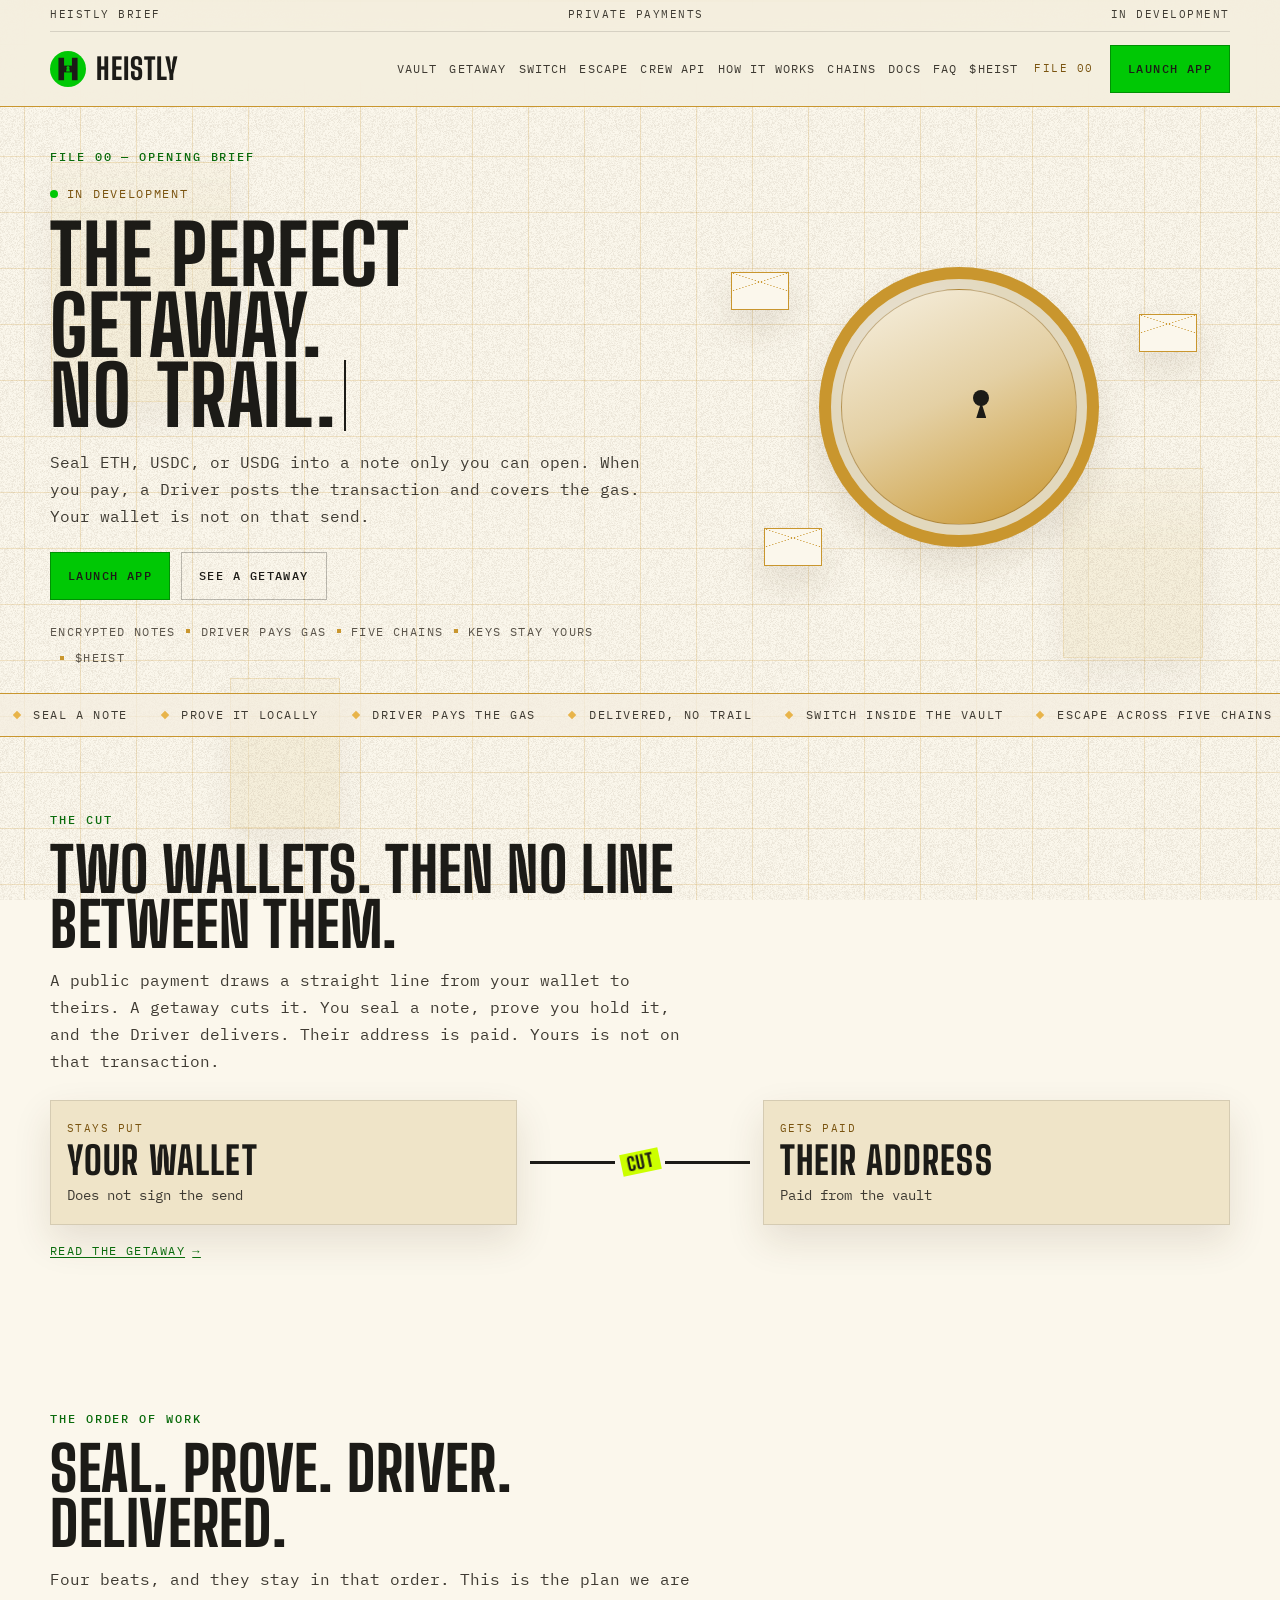
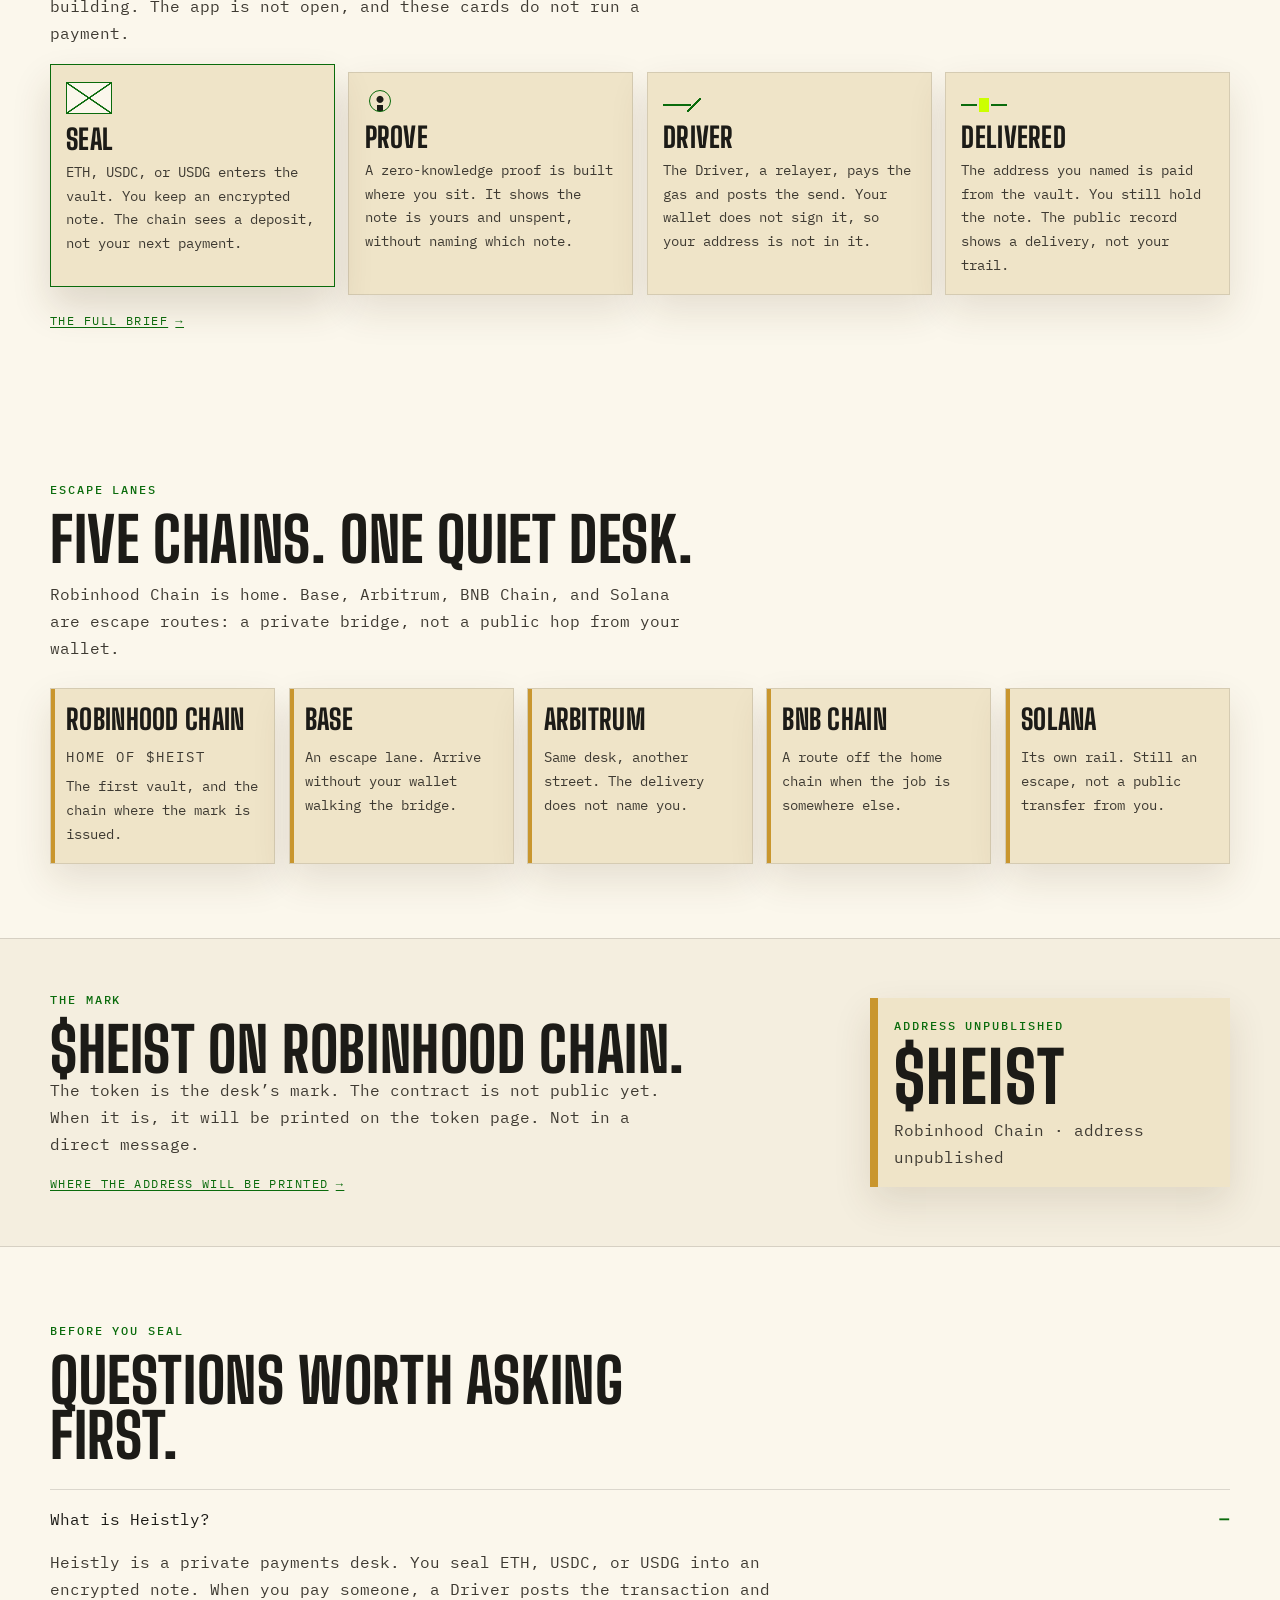
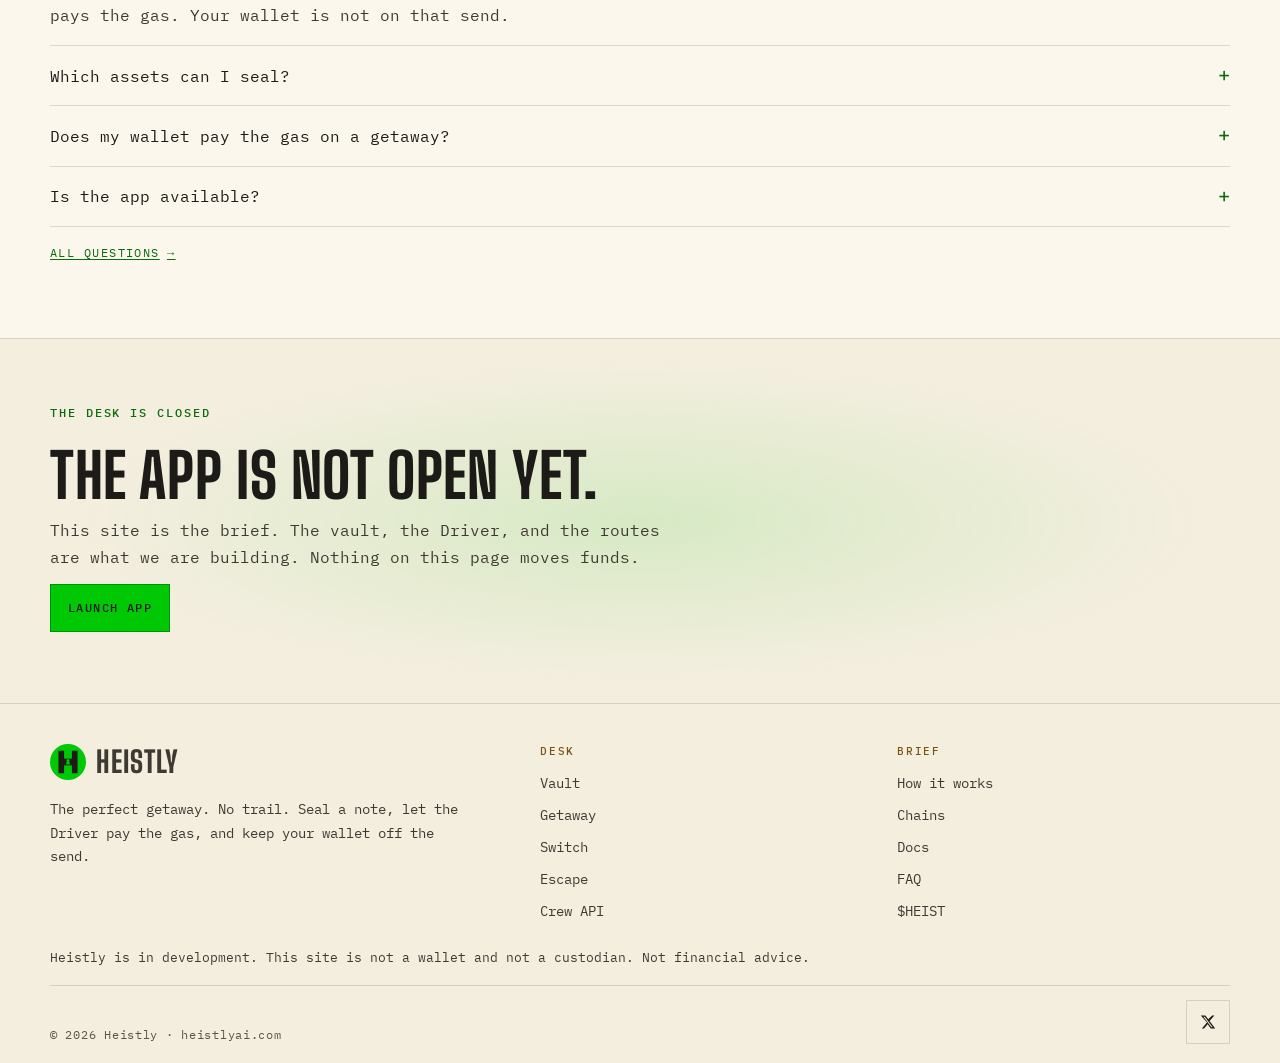
==== commit d26f5e4b: "Remove invented figures and add a real wallet desk. Drop the scripted balances, notes, and preview l" ====
--- a/index.html
+++ b/index.html
@@ -57,7 +57,7 @@
     <div class="class-bar">
       <span>Heistly brief</span>
       <span>Private payments</span>
-      <span>App coming soon</span>
+      <span>In development</span>
     </div>
     <div class="nav-row">
       <a class="brand" href="/">
@@ -77,7 +77,7 @@
         <a href="/token/">$HEIST</a>
       </nav>
       <span class="file-no">File 00</span>
-      <a class="btn btn-lime header-cta" href="/#desk">Preview the desk</a>
+      <a class="btn btn-lime header-cta" href="/app/">Launch app</a>
       <button class="nav-toggle" type="button" aria-expanded="false" aria-controls="mobile-nav">
         <span class="nav-toggle-label">Menu</span>
       </button>
@@ -95,14 +95,14 @@
         <a href="/docs/">Docs</a>
         <a href="/faq/">FAQ</a>
         <a href="/token/">$HEIST</a>
-        <a class="btn btn-lime" href="/#desk">Preview the desk</a>
+        <a class="btn btn-lime" href="/app/">Launch app</a>
     </nav>
   </div>
 <main id="content">
   <section class="hero wrap" aria-labelledby="hero-title">
     <div class="hero-copy">
       <p class="kicker">File 00 — Opening brief</p>
-      <p class="status-live"><span class="pulse" aria-hidden="true"></span> Desk closed · App coming soon</p>
+      <p class="status-live"><span class="pulse" aria-hidden="true"></span> In development</p>
       <h1 id="hero-title">
         <span class="line">The perfect</span>
         <span class="line">getaway.</span>
@@ -110,7 +110,7 @@
       </h1>
       <p class="lede">Seal ETH, USDC, or USDG into a note only you can open. When you pay, a Driver posts the transaction and covers the gas. Your wallet is not on that send.</p>
       <div class="hero-actions">
-        <a class="btn btn-lime" href="#desk">Preview the desk</a>
+        <a class="btn btn-lime" href="/app/">Launch app</a>
         <a class="btn btn-ghost" href="/getaway/">See a getaway</a>
       </div>
       <ul class="rule-strip">
@@ -122,34 +122,15 @@
       </ul>
     </div>
 
-    <aside class="desk" id="desk" aria-label="Scripted preview of the Heistly desk. Not a live app.">
-      <div class="desk-top">
-        <span class="dots" aria-hidden="true"><i></i><i></i><i></i></span>
-        <p class="window-title">Night desk // preview</p>
-        <span class="demo-pill">Demo</span>
-      </div>
-      <p class="desk-note">Scripted preview. App coming soon. These figures are invented.</p>
-      <ul class="balances">
-        <li><span class="bal" data-count="2.4" data-decimals="2">2.40</span><span>ETH</span></li>
-        <li><span class="bal" data-count="4200" data-group="1">4,200</span><span>USDC</span></li>
-        <li><span class="bal" data-count="9800" data-group="1">9,800</span><span>USDG</span></li>
-      </ul>
-      <div class="flow-block" data-flow>
-        <ol class="flow-steps">
-          <li data-step="seal" data-caption="Seal. Assets enter the vault as a note.">Seal</li>
-          <li data-step="prove" data-caption="Prove. The proof is built on your side.">Prove</li>
-          <li data-step="driver" data-caption="Driver. A relayer pays the gas and posts.">Driver</li>
-          <li data-step="delivered" data-caption="Delivered. Their address is paid. Yours is not.">Delivered</li>
-        </ol>
-        <div class="flow-track" aria-hidden="true"><span data-flow-bar></span></div>
-        <p class="flow-caption" data-flow-caption>Seal. Assets enter the vault as a note.</p>
-        <p class="stamp">No trail</p>
-      </div>
-      <ul class="notes">
-        <li><span>Note 1841 · ETH</span><span>0.80</span><span class="tag">Sealed</span></li>
-        <li><span>Note 1842 · USDC</span><span>1,200</span><span class="tag">Sealed</span></li>
-        <li><span>Note 1843 · USDG</span><span>640</span><span class="tag">Queued</span></li>
-      </ul>
+    <aside class="stage" aria-hidden="true">
+      <div class="vault">
+        <span class="vault-frame"></span>
+        <span class="vault-door"></span>
+        <span class="keyhole"></span>
+      </div>
+      <span class="env env-a"></span>
+      <span class="env env-b"></span>
+      <span class="env env-c"></span>
     </aside>
 
   </section>
@@ -164,7 +145,7 @@
   <section class="section" id="cut" aria-labelledby="cut-title">
     <div class="wrap">
       <div class="section-head">
-        <p class="kicker">01 — The cut</p>
+        <p class="kicker">The cut</p>
         <h2 id="cut-title">Two wallets. Then no line between them.</h2>
         <p class="lede">A public payment draws a straight line from your wallet to theirs. A getaway cuts it. You seal a note, prove you hold it, and the Driver delivers. Their address is paid. Yours is not on that transaction.</p>
       </div>
@@ -173,7 +154,7 @@
         <article class="wallet-card">
           <p class="wallet-kicker">Stays put</p>
           <strong>Your wallet</strong>
-          <em>0xA1…9C · does not sign the send</em>
+          <em>Does not sign the send</em>
         </article>
         <div class="unlink-bridge" aria-hidden="true">
           <span class="half half-l"></span>
@@ -183,7 +164,7 @@
         <article class="wallet-card">
           <p class="wallet-kicker">Gets paid</p>
           <strong>Their address</strong>
-          <em>0x44…E2 · paid from the vault</em>
+          <em>Paid from the vault</em>
         </article>
       </div>
 
@@ -193,28 +174,24 @@
   <section class="section" id="method" aria-labelledby="method-title">
     <div class="wrap">
       <div class="section-head">
-        <p class="kicker">02 — The order of work</p>
+        <p class="kicker">The order of work</p>
         <h2 id="method-title">Seal. Prove. Driver. Delivered.</h2>
-        <p class="lede">Four beats, and they stay in that order. The preview on this page loops them so you can watch the handoff. The app that would run them is not open.</p>
+        <p class="lede">Four beats, and they stay in that order. This is the plan we are building. The app is not open, and these cards do not run a payment.</p>
       </div>
       <ol class="steps" data-flow>
         <li class="step" data-step="seal">
-          <span class="step-no">01</span>
           <h3>Seal</h3>
           <p>ETH, USDC, or USDG enters the vault. You keep an encrypted note. The chain sees a deposit, not your next payment.</p>
         </li>
         <li class="step" data-step="prove">
-          <span class="step-no">02</span>
           <h3>Prove</h3>
           <p>A zero-knowledge proof is built where you sit. It shows the note is yours and unspent, without naming which note.</p>
         </li>
         <li class="step" data-step="driver">
-          <span class="step-no">03</span>
           <h3>Driver</h3>
           <p>The Driver, a relayer, pays the gas and posts the send. Your wallet does not sign it, so your address is not in it.</p>
         </li>
         <li class="step" data-step="delivered">
-          <span class="step-no">04</span>
           <h3>Delivered</h3>
           <p>The address you named is paid from the vault. You still hold the note. The public record shows a delivery, not your trail.</p>
         </li>
@@ -225,29 +202,29 @@
   <section class="section" id="lanes" aria-labelledby="lanes-title">
     <div class="wrap">
       <div class="section-head">
-        <p class="kicker">03 — Escape lanes</p>
+        <p class="kicker">Escape lanes</p>
         <h2 id="lanes-title">Five chains. One quiet desk.</h2>
         <p class="lede">Robinhood Chain is home. Base, Arbitrum, BNB Chain, and Solana are escape routes: a private bridge, not a public hop from your wallet.</p>
       </div>
       <div class="chain-grid cols-5">
-        <a class="chain-card" href="/chains/#robinhood"><span class="chain-no">01</span><h3>Robinhood Chain</h3><p class="home-mark">Home of $HEIST</p><p>The first vault, and the chain where the mark is issued.</p></a>
-        <a class="chain-card" href="/chains/#base"><span class="chain-no">02</span><h3>Base</h3><p>An escape lane. Arrive without your wallet walking the bridge.</p></a>
-        <a class="chain-card" href="/chains/#arbitrum"><span class="chain-no">03</span><h3>Arbitrum</h3><p>Same desk, another street. The delivery does not name you.</p></a>
-        <a class="chain-card" href="/chains/#bnb"><span class="chain-no">04</span><h3>BNB Chain</h3><p>A route off the home chain when the job is somewhere else.</p></a>
-        <a class="chain-card" href="/chains/#solana"><span class="chain-no">05</span><h3>Solana</h3><p>Its own rail. Still an escape, not a public transfer from you.</p></a>
+        <a class="chain-card" href="/chains/#robinhood"><h3>Robinhood Chain</h3><p class="home-mark">Home of $HEIST</p><p>The first vault, and the chain where the mark is issued.</p></a>
+        <a class="chain-card" href="/chains/#base"><h3>Base</h3><p>An escape lane. Arrive without your wallet walking the bridge.</p></a>
+        <a class="chain-card" href="/chains/#arbitrum"><h3>Arbitrum</h3><p>Same desk, another street. The delivery does not name you.</p></a>
+        <a class="chain-card" href="/chains/#bnb"><h3>BNB Chain</h3><p>A route off the home chain when the job is somewhere else.</p></a>
+        <a class="chain-card" href="/chains/#solana"><h3>Solana</h3><p>Its own rail. Still an escape, not a public transfer from you.</p></a>
       </div>
     </div>
   </section>
   <section class="token-band" id="mark" aria-labelledby="mark-title">
     <div class="wrap">
       <div>
-        <p class="kicker">04 — The mark</p>
+        <p class="kicker">The mark</p>
         <h2 id="mark-title">$HEIST on Robinhood Chain.</h2>
         <p class="lede">The token is the desk’s mark. The contract is not public yet. When it is, it will be printed on the token page. Not in a direct message.</p>
-        <p><a class="link-arrow" href="/token/">Contract, chain, and nothing invented</a></p>
-      </div>
-      <aside class="token-figure" aria-label="Token preview">
-        <p class="kicker">Coming soon</p>
+        <p><a class="link-arrow" href="/token/">Where the address will be printed</a></p>
+      </div>
+      <aside class="token-figure" aria-label="$HEIST, address not published">
+        <p class="kicker">Address unpublished</p>
         <strong>$HEIST</strong>
         <p class="lede" style="margin-top:0.6rem">Robinhood Chain · address unpublished</p>
       </aside>
@@ -256,7 +233,7 @@
   <section class="section" id="questions" aria-labelledby="faq-title">
     <div class="wrap">
       <div class="section-head">
-        <p class="kicker">05 — Before you seal</p>
+        <p class="kicker">Before you seal</p>
         <h2 id="faq-title">Questions worth asking first.</h2>
       </div>
       <div class="faq-list">
@@ -273,8 +250,8 @@
         <div class="answer"><p>No. The Driver is a relayer. It pays the gas and submits the proof. Your wallet does not sign the outgoing transaction, which is why it never touches that send.</p></div>
       </details>
       <details class="faq">
-        <summary>Is the desk on this site live?</summary>
-        <div class="answer"><p>No. The panel is a scripted preview. Balances, notes, and deliveries are invented. The app is not open yet.</p></div>
+        <summary>Is the app available?</summary>
+        <div class="answer"><p>No. Heistly is in development. This website is the brief, not a wallet. There is no balance here and no way to send funds from these pages.</p></div>
       </details>
       </div>
       <p><a class="link-arrow" href="/faq/">All questions</a></p>
@@ -284,9 +261,8 @@
     <div class="wrap">
       <p class="kicker">The desk is closed</p>
       <h2 id="close-title">The app is not open yet.</h2>
-      <p class="lede">The preview above is a script. Notes, balances, and the Driver’s loop are there so you can see the order of work. Nothing on this page is a live wallet.</p>
-      <a class="btn btn-lime" href="#desk">Back to the preview</a>
-      <p class="soon">App coming soon</p>
+      <p class="lede">This site is the brief. The vault, the Driver, and the routes are what we are building. Nothing on this page moves funds.</p>
+      <a class="btn btn-lime" href="/app/">Launch app</a>
     </div>
   </section>
 </main>
@@ -321,7 +297,7 @@
         </ul>
       </div>
     </div>
-    <p class="disclaimer">Preview figures are invented. The app is not open. Heistly is not a custodian and this is not financial advice.</p>
+    <p class="disclaimer">Heistly is in development. This site is not a wallet and not a custodian. Not financial advice.</p>
     <div class="footer-end">
       <p>&copy; <span data-year>2026</span> Heistly · heistlyai.com</p>
       <a class="x-link" data-x-link href="https://x.com/heistlyai" rel="me noopener noreferrer" target="_blank" aria-label="Heistly on X"><svg viewBox="0 0 24 24" aria-hidden="true" focusable="false"><path fill="currentColor" d="M18.244 2.25h3.308l-7.227 8.26 8.502 11.24H16.17l-4.714-6.231-5.401 6.231H2.744l7.727-8.835L1.254 2.25H8.08l4.253 5.622L18.244 2.25zm-1.161 17.52h1.833L7.084 4.126H5.117z"/></svg></a>
--- a/css/styles.css
+++ b/css/styles.css
@@ -543,6 +543,18 @@
   background: #000;
 }
 
+.btn-soon {
+  background: transparent;
+  color: var(--muted);
+  border-color: var(--line);
+  cursor: not-allowed;
+  pointer-events: none;
+}
+
+.btn-soon::before {
+  display: none;
+}
+
 /* Hero */
 
 .hero {
@@ -705,6 +717,158 @@
   background: var(--gold-fill);
   transform: rotate(45deg);
   vertical-align: 1px;
+}
+
+/* Hero illustration: vault, keyhole, sealed envelopes */
+
+.stage {
+  position: relative;
+  min-height: 420px;
+  display: grid;
+  place-items: center;
+}
+
+.vault {
+  position: relative;
+  width: min(280px, 72%);
+  aspect-ratio: 1;
+  z-index: 1;
+}
+
+.vault-frame,
+.vault-door,
+.keyhole {
+  position: absolute;
+}
+
+.vault-frame {
+  inset: 0;
+  border-radius: 50%;
+  border: 12px solid var(--gold-rule);
+  background:
+    radial-gradient(circle at 35% 30%, rgba(255, 255, 255, 0.55), transparent 42%),
+    var(--panel);
+  box-shadow: var(--shadow), inset 0 0 0 10px rgba(28, 27, 23, 0.06);
+}
+
+.vault-door {
+  inset: 22px;
+  border-radius: 50%;
+  background: linear-gradient(155deg, #f7f1e2, #e4d0a4 46%, #c9962e);
+  border: 1px solid rgba(122, 84, 16, 0.4);
+  transform-origin: 18% 50%;
+}
+
+html.js:not(.reduce-motion) .vault-door {
+  animation: ajar 6.2s ease-in-out infinite;
+}
+
+.keyhole {
+  left: 58%;
+  top: 44%;
+  width: 16px;
+  height: 16px;
+  margin-left: -8px;
+  border-radius: 50%;
+  background: var(--ink);
+  z-index: 2;
+}
+
+.keyhole::after {
+  content: "";
+  position: absolute;
+  left: 3px;
+  top: 12px;
+  width: 10px;
+  height: 16px;
+  background: var(--ink);
+  clip-path: polygon(50% 0, 100% 100%, 0 100%);
+}
+
+html.js:not(.reduce-motion) .keyhole {
+  animation: key-pulse 6.2s ease-in-out infinite;
+}
+
+.env {
+  position: absolute;
+  width: 58px;
+  height: 38px;
+  background: var(--bg);
+  border: 1.5px solid var(--gold-rule);
+  box-shadow: var(--shadow);
+  z-index: 2;
+}
+
+.env::before {
+  content: "";
+  position: absolute;
+  inset: 0 0 auto;
+  height: 18px;
+  background:
+    linear-gradient(to bottom right, transparent 49%, var(--gold-rule) 50%, transparent 51%),
+    linear-gradient(to bottom left, transparent 49%, var(--gold-rule) 50%, transparent 51%);
+}
+
+.env-a { left: 8%; top: 18%; }
+.env-b { right: 6%; top: 28%; }
+.env-c { left: 14%; bottom: 12%; }
+
+html.js:not(.reduce-motion) .env-a { animation: env-in 7s ease-in-out infinite; }
+html.js:not(.reduce-motion) .env-b { animation: env-in 7s ease-in-out 1.4s infinite; }
+html.js:not(.reduce-motion) .env-c { animation: env-in 7s ease-in-out 2.8s infinite; }
+
+html.js:not(.reduce-motion) .stage {
+  animation: desk-float-flat 8s ease-in-out infinite;
+}
+
+.step[data-step]::before {
+  content: "";
+  display: block;
+  width: 46px;
+  height: 32px;
+  margin-bottom: 0.75rem;
+}
+
+.step[data-step="seal"]::before {
+  background:
+    linear-gradient(to bottom right, transparent 48%, var(--lime) 49% 51%, transparent 52%),
+    linear-gradient(to bottom left, transparent 48%, var(--lime) 49% 51%, transparent 52%),
+    var(--bg);
+  border: 1.5px solid var(--lime);
+}
+
+.step[data-step="prove"]::before {
+  width: 22px;
+  height: 22px;
+  margin-left: 4px;
+  border-radius: 50%;
+  border: 1.5px solid var(--lime);
+  background:
+    radial-gradient(circle at 50% 42%, var(--ink) 0 3px, transparent 4px),
+    linear-gradient(var(--ink), var(--ink)) 50% 14px / 6px 10px no-repeat;
+}
+
+.step[data-step="driver"]::before {
+  width: 42px;
+  height: 14px;
+  margin-top: 8px;
+  background:
+    linear-gradient(var(--lime), var(--lime)) 0 50% / 28px 2px no-repeat,
+    linear-gradient(135deg, transparent 45%, var(--lime) 46% 54%, transparent 55%) 24px 0 / 14px 14px no-repeat;
+}
+
+.step[data-step="delivered"]::before {
+  width: 46px;
+  height: 14px;
+  margin-top: 8px;
+  background:
+    linear-gradient(var(--lime), var(--lime)) 0 50% / 16px 2px no-repeat,
+    linear-gradient(var(--lime), var(--lime)) 100% 50% / 16px 2px no-repeat,
+    linear-gradient(var(--highlighter), var(--highlighter)) 50% 0 / 10px 14px no-repeat;
+}
+
+html.js:not(.reduce-motion) .step.is-on::before {
+  animation: glyph 0.7s ease;
 }
 
 /* Desk preview */
@@ -1613,6 +1777,28 @@
   50% { transform: translateY(-8px); }
 }
 
+@keyframes ajar {
+  0%, 100% { transform: perspective(700px) rotateY(0deg); }
+  42%, 68% { transform: perspective(700px) rotateY(-42deg); }
+}
+
+@keyframes key-pulse {
+  0%, 100% { transform: scale(1); }
+  50% { transform: scale(1.08); }
+}
+
+@keyframes env-in {
+  0% { transform: translate(36px, 24px) rotate(12deg); opacity: 0; }
+  18% { opacity: 1; }
+  72% { transform: translate(-18px, -36px) rotate(-8deg); opacity: 1; }
+  100% { transform: translate(-8px, -70px) scale(0.45) rotate(-16deg); opacity: 0; }
+}
+
+@keyframes glyph {
+  0% { transform: translateY(6px); opacity: 0.4; }
+  100% { transform: none; opacity: 1; }
+}
+
 @keyframes stamp-slam {
   0% { opacity: 0; transform: scale(1.7) rotate(-26deg); }
   60% { opacity: 1; transform: scale(0.94) rotate(-6deg); }
@@ -1809,6 +1995,15 @@
     padding-top: 1.6rem;
   }
 
+  .stage {
+    min-height: 300px;
+  }
+
+  .env-b,
+  .env-c {
+    display: none;
+  }
+
   .hero h1 .line {
     white-space: normal;
   }
@@ -1849,6 +2044,217 @@
   .notes li span:nth-child(2) {
     display: none;
   }
+}
+
+/* App desk */
+
+.app-page {
+  min-height: 100vh;
+}
+
+.app-rays {
+  position: fixed;
+  inset: -30% -10% auto;
+  height: 80vh;
+  pointer-events: none;
+  z-index: 0;
+  background:
+    radial-gradient(ellipse at 50% 0%, rgba(0, 200, 5, 0.2), transparent 58%),
+    repeating-conic-gradient(from 200deg at 50% -8%, rgba(201, 150, 46, 0.16) 0 7deg, transparent 7deg 16deg);
+  mask-image: linear-gradient(to bottom, #000 20%, transparent 78%);
+}
+
+html.js:not(.reduce-motion) .app-rays {
+  animation: rays 36s linear infinite;
+}
+
+@keyframes rays {
+  to { transform: rotate(12deg) scale(1.05); }
+}
+
+.app-top,
+.app-main,
+.app-mini {
+  position: relative;
+  z-index: 1;
+}
+
+.app-top {
+  width: min(440px, calc(100% - 2rem));
+  margin: 1.2rem auto 0;
+  display: flex;
+  align-items: center;
+  justify-content: space-between;
+}
+
+.app-main {
+  width: min(440px, calc(100% - 2rem));
+  margin: 1.4rem auto 1rem;
+}
+
+.app-card {
+  background:
+    linear-gradient(180deg, rgba(255, 255, 255, 0.45), transparent 28%),
+    var(--paper);
+  border-left: 8px solid var(--gold-rule);
+  box-shadow: var(--shadow);
+  padding: 1rem 1rem 1.1rem;
+}
+
+.app-tabs {
+  display: grid;
+  grid-template-columns: repeat(3, 1fr);
+  gap: 0.35rem;
+  margin-bottom: 0.75rem;
+}
+
+.app-tabs button {
+  min-height: 44px;
+  border: 1px solid rgba(28, 27, 23, 0.16);
+  background: transparent;
+  cursor: pointer;
+  letter-spacing: 0.12em;
+  text-transform: uppercase;
+  font-size: 0.68rem;
+}
+
+.app-tabs button[aria-selected="true"] {
+  background: var(--ink);
+  color: var(--highlighter);
+  border-color: var(--ink);
+}
+
+.app-note {
+  min-height: 2.6rem;
+  margin: 0 0 0.85rem;
+  color: var(--paper-muted);
+  font-size: 0.82rem;
+}
+
+.wallet-row {
+  display: flex;
+  flex-wrap: wrap;
+  align-items: center;
+  justify-content: space-between;
+  gap: 0.6rem;
+  margin-bottom: 0.9rem;
+}
+
+.wallet-meta {
+  margin: 0;
+  text-align: right;
+  font-size: 0.78rem;
+}
+
+.wallet-meta strong {
+  display: block;
+  font-weight: 500;
+  letter-spacing: 0.04em;
+}
+
+.wallet-fallback,
+.field-note,
+.app-status {
+  margin: 0.35rem 0 0;
+  color: var(--paper-muted);
+  font-size: 0.75rem;
+}
+
+.app-field {
+  display: block;
+  margin-top: 0.75rem;
+}
+
+.app-field span,
+.asset-label {
+  display: block;
+  margin-bottom: 0.35rem;
+  color: var(--gold);
+  font-size: 0.66rem;
+  letter-spacing: 0.14em;
+  text-transform: uppercase;
+}
+
+.asset-picks {
+  display: grid;
+  grid-template-columns: repeat(3, 1fr);
+  gap: 0.35rem;
+}
+
+.asset-picks button {
+  min-height: 42px;
+  border: 1px solid rgba(28, 27, 23, 0.18);
+  background: var(--bg);
+  cursor: pointer;
+  letter-spacing: 0.08em;
+}
+
+.asset-picks button[aria-pressed="true"] {
+  background: var(--green);
+  border-color: var(--green-deep);
+}
+
+.amount-row {
+  display: flex;
+  gap: 0.4rem;
+}
+
+.app-card input,
+.app-card select {
+  width: 100%;
+  min-height: 48px;
+  padding: 0.55rem 0.7rem;
+  border: 1px solid rgba(28, 27, 23, 0.2);
+  background: var(--bg);
+  font: inherit;
+}
+
+.amount-row input {
+  flex: 1;
+}
+
+#max {
+  min-width: 64px;
+  min-height: 48px;
+  border: 1px solid var(--ink);
+  background: transparent;
+  letter-spacing: 0.12em;
+  cursor: pointer;
+}
+
+#max:disabled {
+  opacity: 0.45;
+  cursor: not-allowed;
+}
+
+.app-go {
+  width: 100%;
+  margin-top: 1rem;
+}
+
+.app-mini {
+  width: min(440px, calc(100% - 2rem));
+  margin: 0 auto 2rem;
+  display: flex;
+  flex-wrap: wrap;
+  justify-content: center;
+  gap: 0.35rem 0.9rem;
+  padding-bottom: 1.5rem;
+}
+
+.app-mini a {
+  color: var(--muted);
+  text-decoration: none;
+  font-size: 0.72rem;
+  letter-spacing: 0.12em;
+  text-transform: uppercase;
+  min-height: 44px;
+  display: inline-flex;
+  align-items: center;
+}
+
+.app-mini a:hover {
+  color: var(--lime);
 }
 
 @media (forced-colors: active) {
